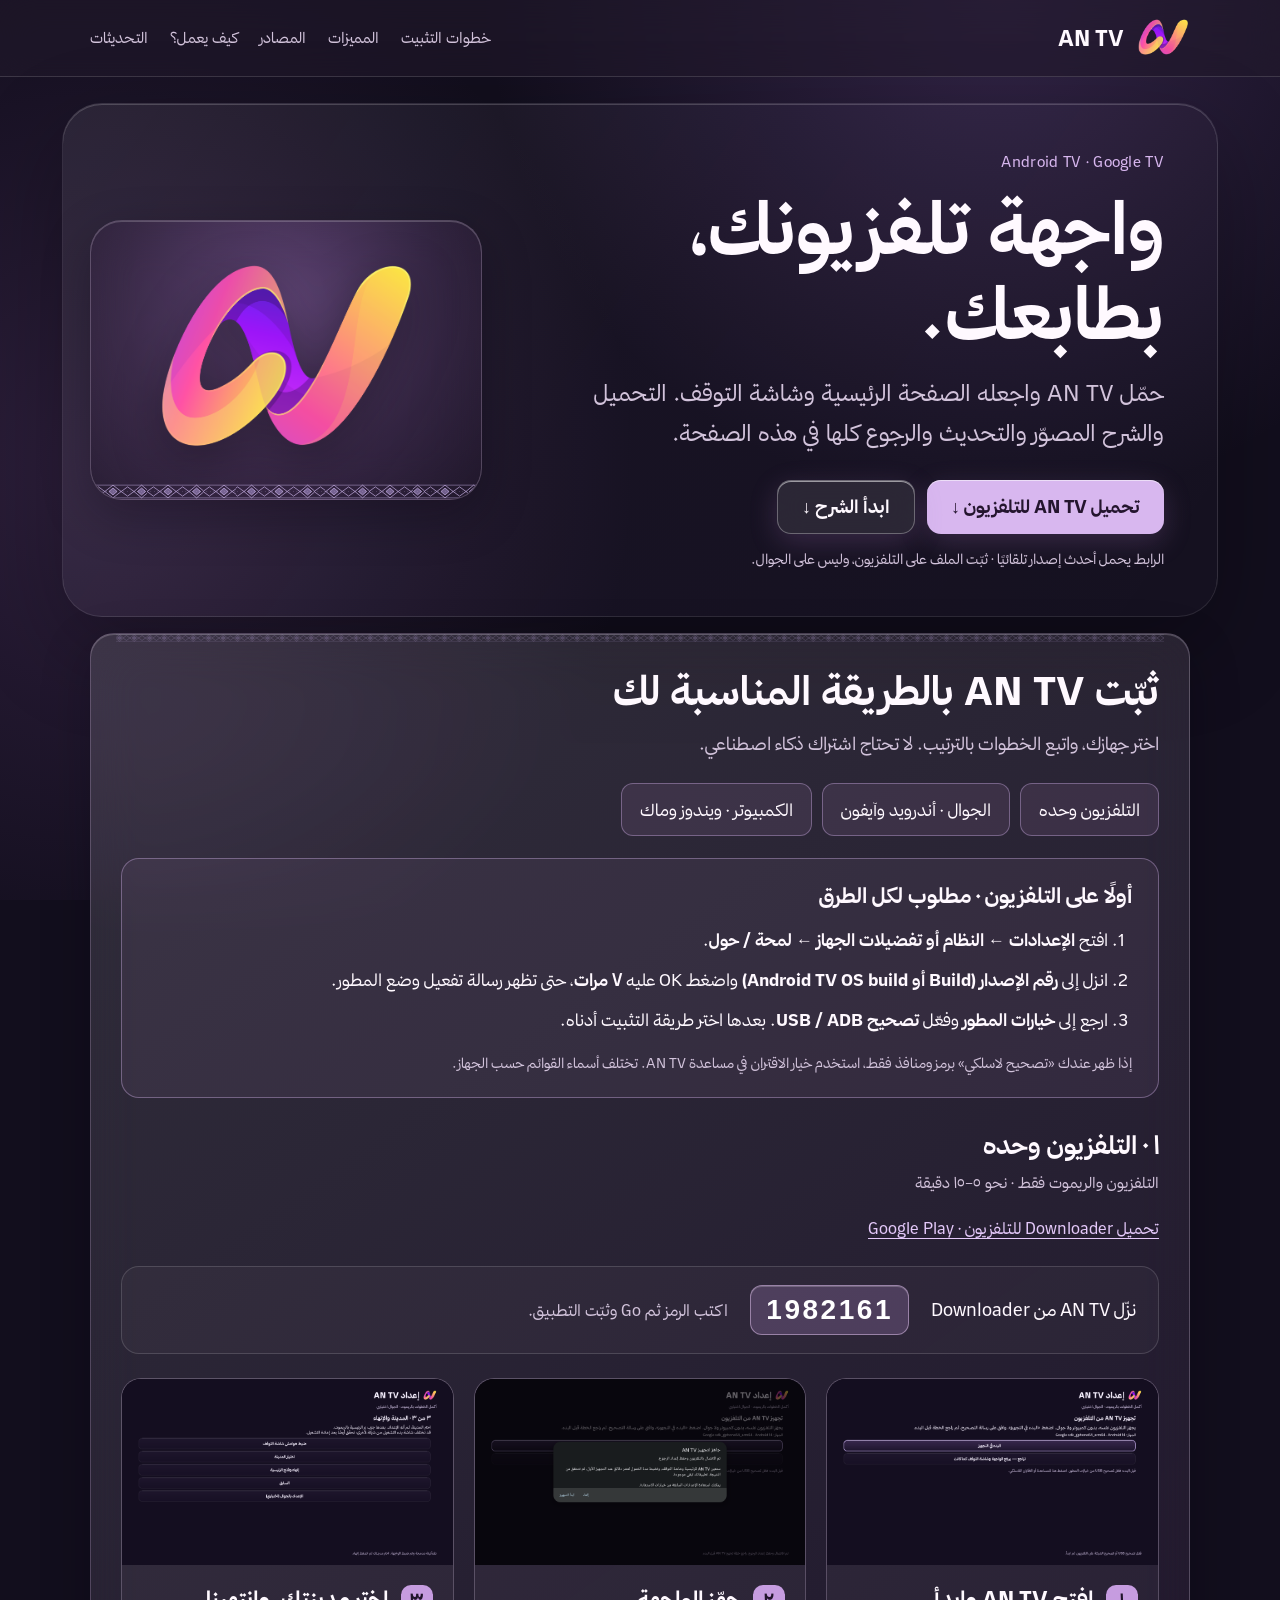
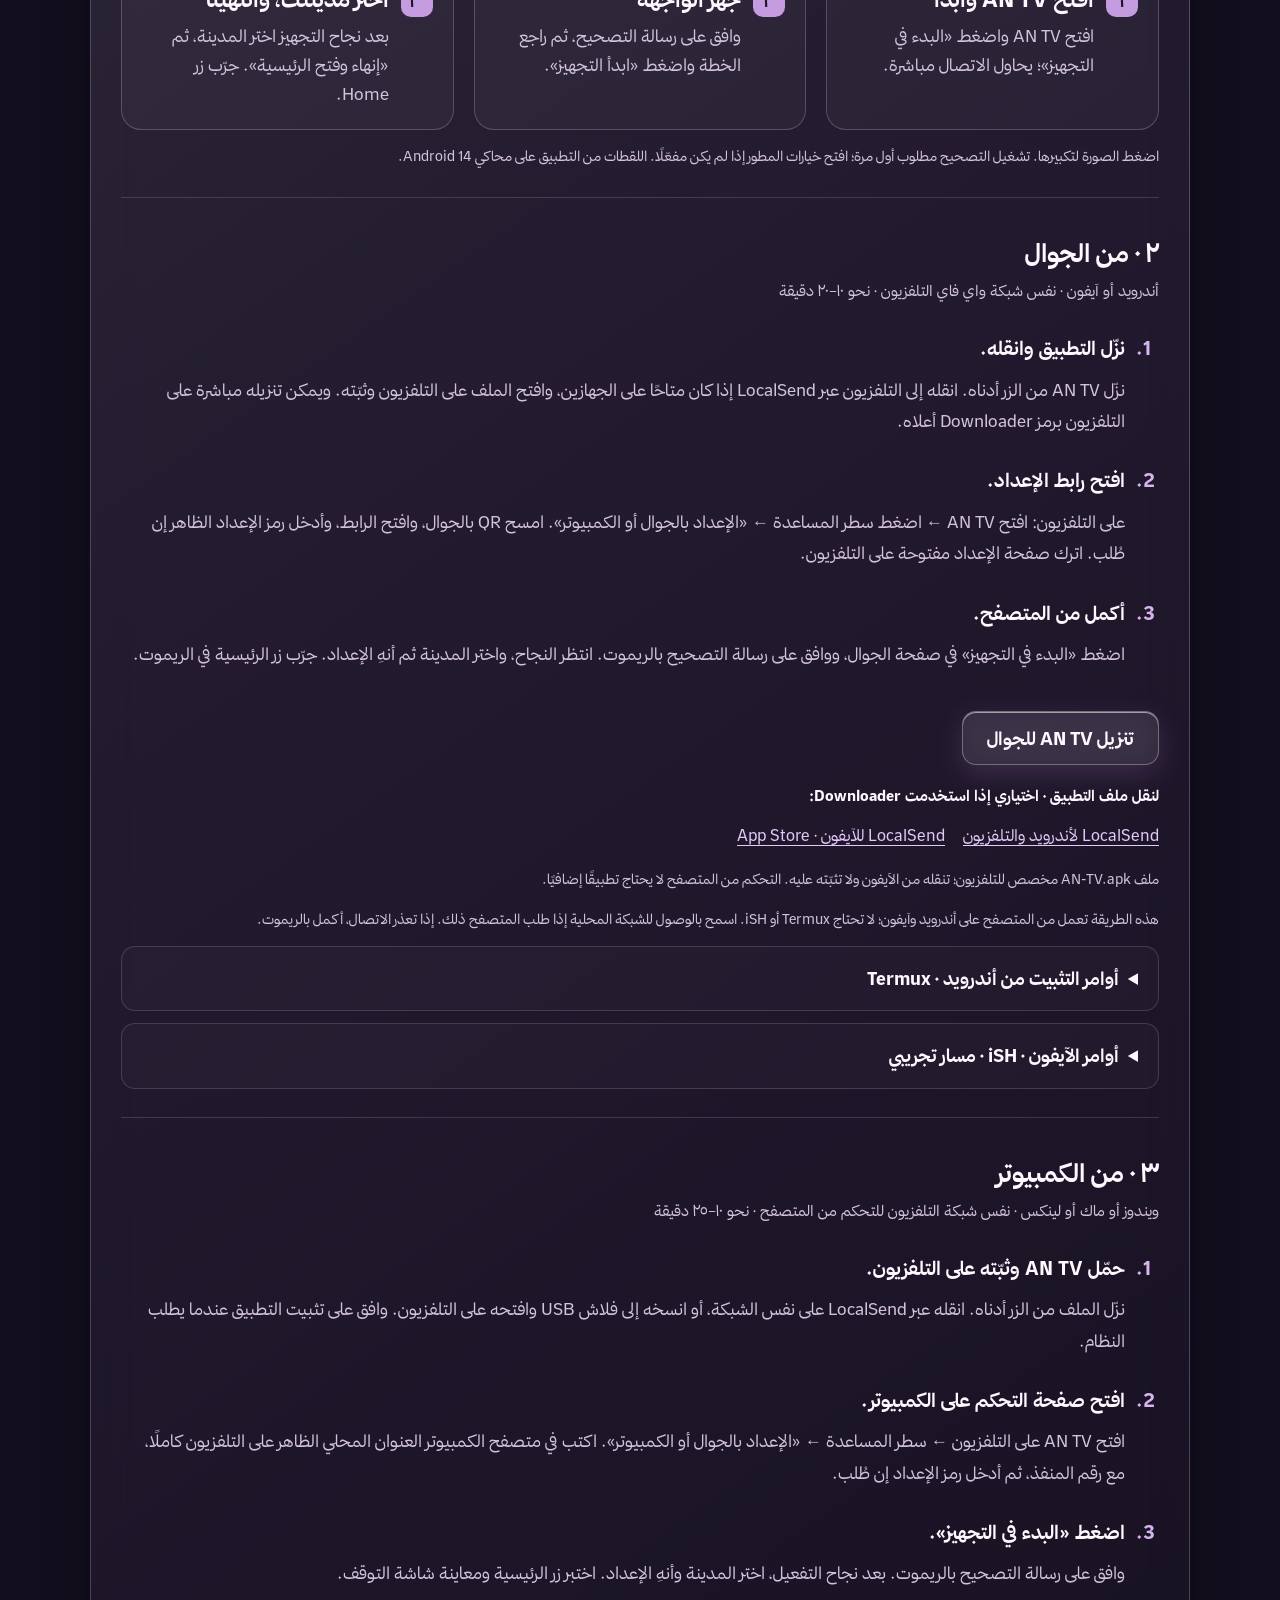
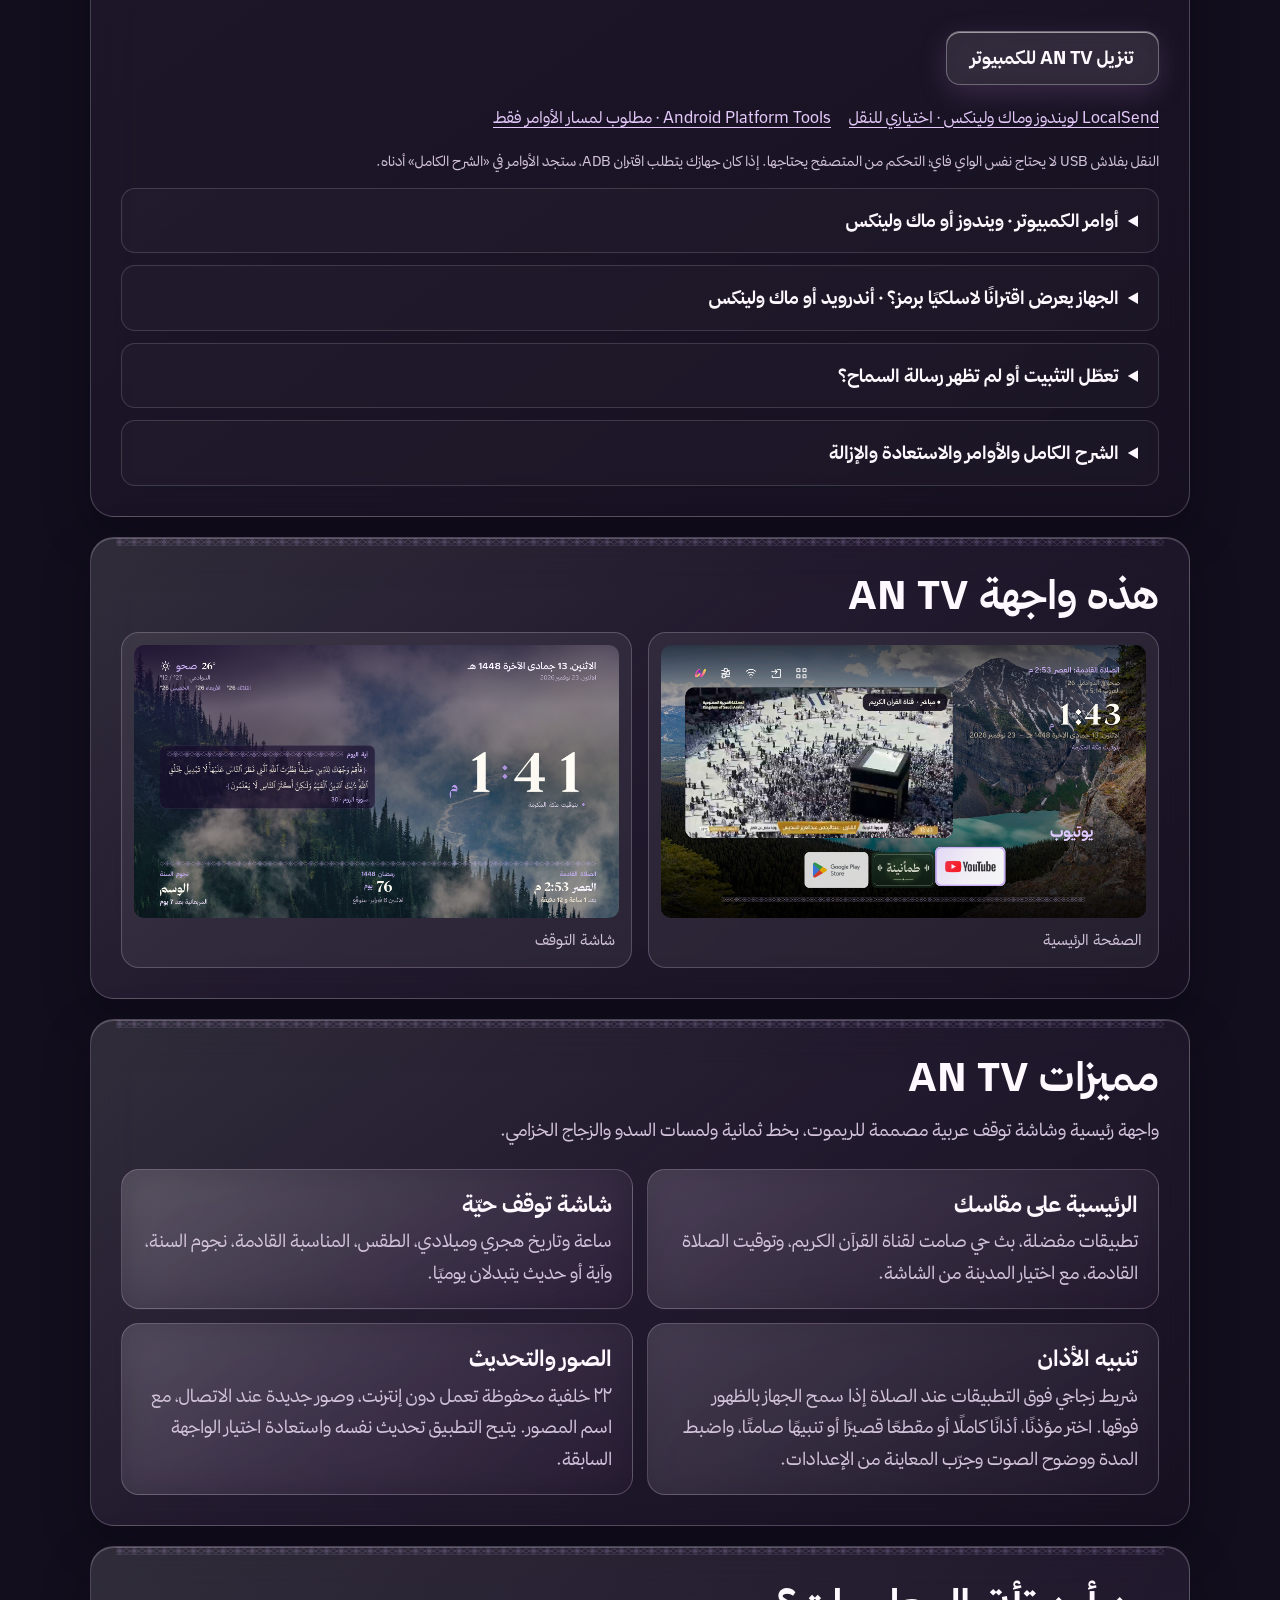
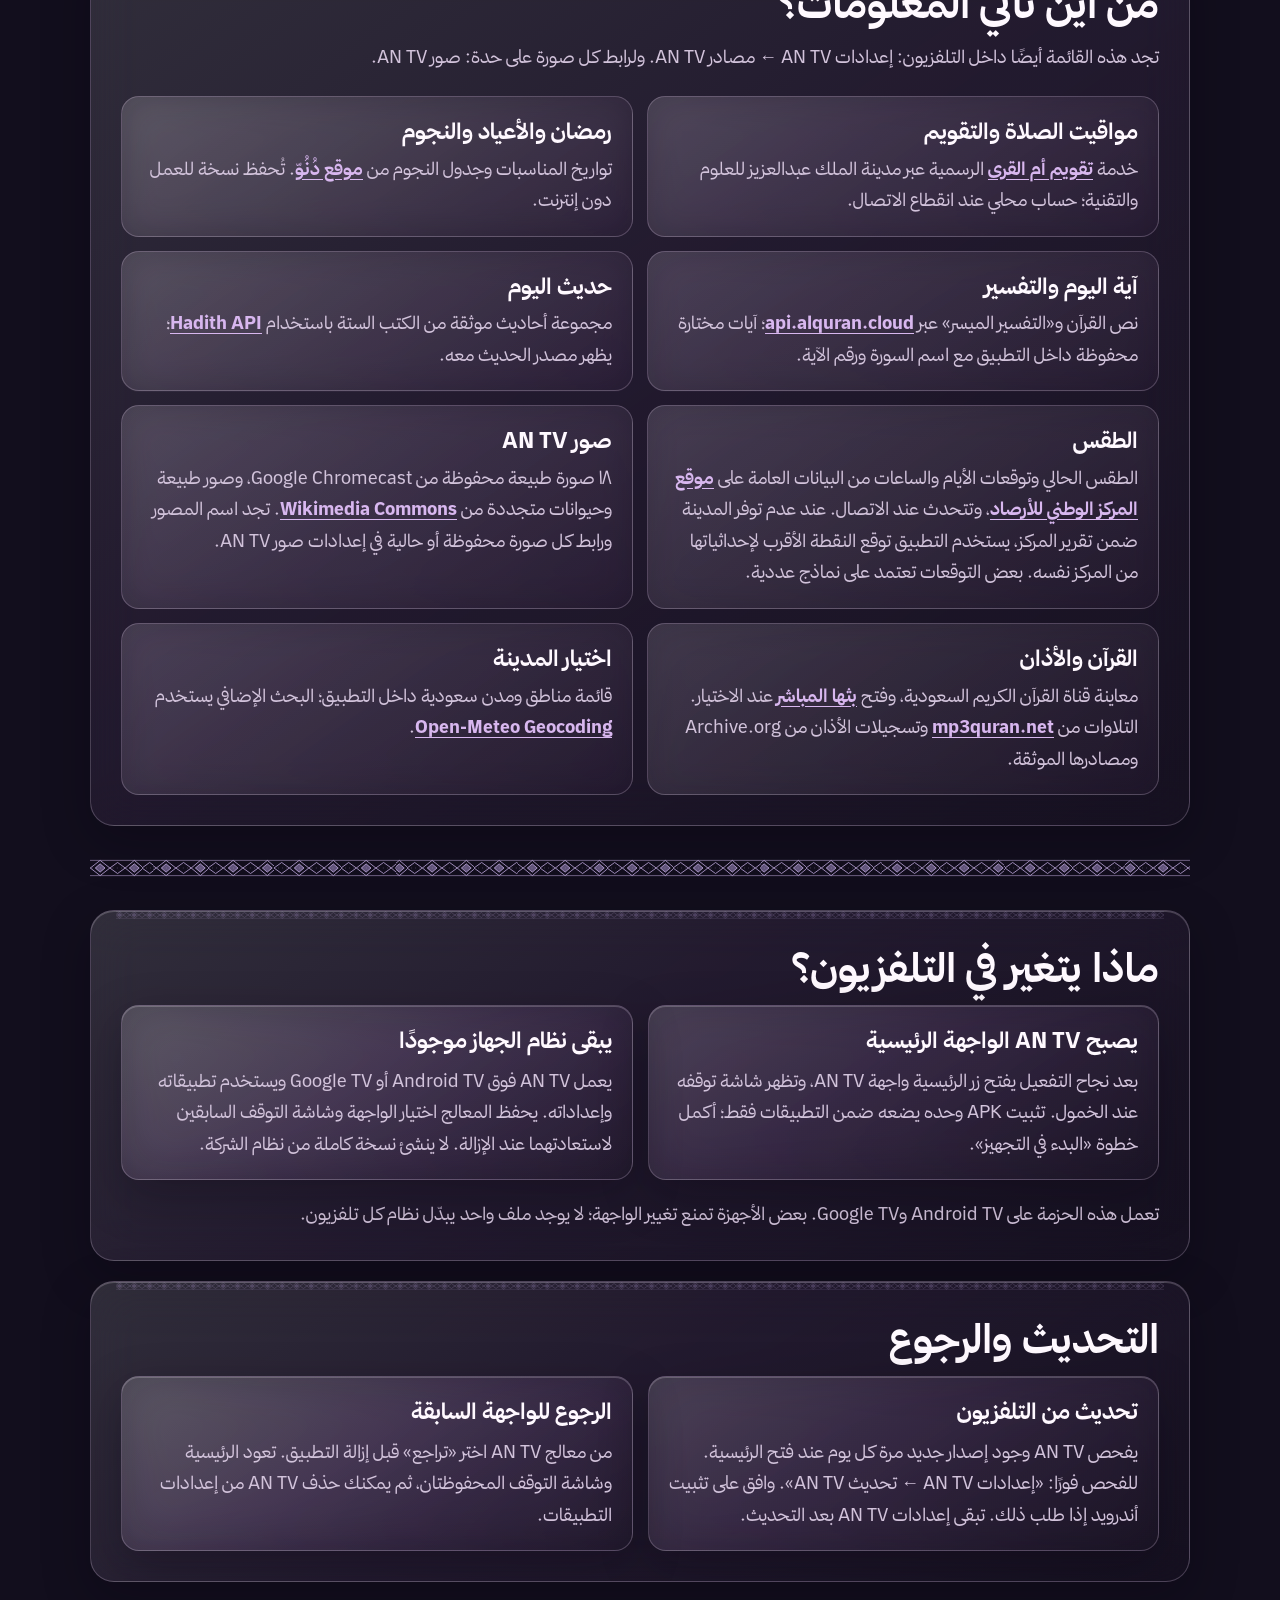
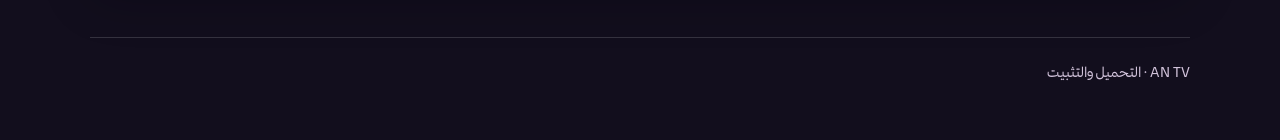
==== docs/index.html @ 98ce6c31 "Add developer prerequisites and clear TV phone PC guides with app links and command copy buttons" ====
<!doctype html>
<html lang="ar" dir="rtl">
<head>
  <meta charset="utf-8">
  <meta name="viewport" content="width=device-width, initial-scale=1">
  <meta name="theme-color" content="#171022">
  <meta name="description" content="حمّل AN TV لتجعله واجهة الرئيسية وشاشة التوقف على Android TV وGoogle TV، مع شرح التثبيت والتحديثات.">
  <title>AN TV — التحميل والتثبيت</title>
  <style>
    @font-face{font-family:Thmanyah;src:url('assets/Thmanyah-Regular.woff2') format('woff2');font-weight:400;font-display:swap}
    @font-face{font-family:Thmanyah;src:url('assets/Thmanyah-Bold.woff2') format('woff2');font-weight:700;font-display:swap}
    :root{--bg:#171022;--card:#261b35;--card2:#302142;--lav:#d8b7ef;--text:#fff9ff;--muted:#d2c3db;--line:#74568b}
    *{box-sizing:border-box}html{scroll-behavior:smooth}body{margin:0;background:radial-gradient(circle at 90% 0,#38254d 0,transparent 44%),var(--bg);color:var(--text);font:400 18px/1.75 Thmanyah,Arial,sans-serif}
    a{color:inherit}a:focus-visible,button:focus-visible{outline:3px solid #fff;outline-offset:4px}.wrap{width:min(1100px,calc(100% - 36px));margin:auto}
    header{border-bottom:1px solid #ffffff24}.top{min-height:76px;display:flex;align-items:center;justify-content:space-between;gap:20px}.brand{display:flex;align-items:center;gap:12px;text-decoration:none;font-weight:700;font-size:22px}.brand img{width:54px;height:44px;object-fit:contain}.top nav{display:flex;gap:22px;color:var(--muted);font-size:15px}.top nav a{text-decoration:none}.top nav a:hover{text-decoration:underline}
    .hero{padding:72px 0 62px;display:grid;grid-template-columns:minmax(0,1.25fr) minmax(250px,.75fr);align-items:center;gap:55px}.eyebrow{margin:0 0 10px;color:var(--lav);font-size:15px;letter-spacing:.02em}.hero h1{font-size:clamp(39px,6vw,72px);line-height:1.18;margin:0 0 18px;max-width:720px}.hero p{font-size:clamp(18px,2vw,23px);color:var(--muted);max-width:670px;margin:0 0 26px}.actions{display:flex;gap:12px;flex-wrap:wrap}.button{display:inline-flex;align-items:center;justify-content:center;min-height:54px;padding:12px 24px;border-radius:14px;background:var(--lav);color:#24152e;font-weight:700;text-decoration:none;line-height:1.4}.button.secondary{background:#ffffff12;color:var(--text);border:1px solid #ffffff4d}.button:hover{filter:brightness(1.08)}.hint{display:block;color:var(--muted);font-size:14px;margin-top:13px}
    .mark{min-height:280px;border:1px solid #c9a4e45e;border-radius:32px;background:linear-gradient(140deg,#57366eaa,#281b3eee);display:grid;place-items:center;box-shadow:0 28px 70px #0005;position:relative;overflow:hidden}.mark:after{content:"";position:absolute;inset:auto 0 0;height:8px;background:repeating-linear-gradient(90deg,#d8b7ef 0 10px,transparent 10px 17px,#a16bc4 17px 23px,transparent 23px 30px);opacity:.65}.mark img{width:min(70%,280px);height:auto;filter:drop-shadow(0 15px 25px #0005)}
    section{scroll-margin-top:30px}.panel{border:1px solid #ffffff21;background:#ffffff09;border-radius:24px;padding:30px;margin-bottom:20px}h2{font-size:clamp(28px,3.8vw,40px);line-height:1.3;margin:0 0 12px}h3{font-size:22px;line-height:1.35;margin:0 0 9px}.sub{color:var(--muted);margin:0 0 23px}.steps{display:grid;grid-template-columns:repeat(3,1fr);gap:15px}.step{background:var(--card);border:1px solid #ffffff20;border-radius:20px;padding:22px}.n{display:inline-grid;place-items:center;width:37px;height:37px;background:#b886d9;color:#1e1228;border-radius:12px;font-weight:700;margin-bottom:17px}.step p{color:var(--muted);margin:0}.step strong{color:var(--text)}.sadu{height:8px;margin:28px 0;background:repeating-linear-gradient(90deg,transparent 0 8px,#ad7ac7 8px 13px,transparent 13px 19px,#d8b7ef 19px 26px,transparent 26px 34px);opacity:.65}.facts{display:grid;grid-template-columns:1fr 1fr;gap:15px}.fact{border:1px solid #ffffff26;border-radius:18px;background:var(--card2);padding:20px}.fact p{color:var(--muted);margin:0}.linkline{margin:18px 0 0}.linkline a{color:var(--lav);font-weight:700}footer{padding:35px 0 55px;color:var(--muted);font-size:14px}.footer-row{display:flex;justify-content:space-between;gap:15px;flex-wrap:wrap;border-top:1px solid #ffffff26;padding-top:22px}
    /* The same lavender glass and Sadu diamond motif used in AN TV. */
    body{background:radial-gradient(circle at 78% 0%,#75519c52,transparent 38%),radial-gradient(circle at 8% 52%,#6a44804d,transparent 42%),#120e1d;background-attachment:fixed}
    header{background:#21192b9c;backdrop-filter:blur(18px);-webkit-backdrop-filter:blur(18px)}
    .hero{position:relative}
    .hero:before{content:"";position:absolute;inset:26px -28px 16px;border-radius:40px;background:linear-gradient(125deg,#ffffff13,#d8b7ef08 48%,#ffffff04);border:1px solid #ffffff18;box-shadow:inset 0 1px #ffffff2e,0 32px 90px #0004;pointer-events:none}
    .hero>*{position:relative}.hero>div:first-child{padding-inline:26px}
    .mark,.panel,.step,.fact{background:linear-gradient(145deg,#ffffff22,#ab80c31c 45%,#1c15266b);border:1px solid #f4dfff39;box-shadow:inset 0 1px #ffffff32,0 16px 48px #08040e48;backdrop-filter:blur(24px);-webkit-backdrop-filter:blur(24px)}
    .mark{background:radial-gradient(circle at 50% 30%,#bc83e459,#4b325b63 60%,#20172a9c)}
    .mark:after{height:15px;background:url('assets/sadu.svg') repeat-x center/auto 15px;opacity:.85}
    .sadu{height:18px;background:url('assets/sadu.svg') repeat-x center/auto 18px;opacity:.8;margin:33px 0}
    .panel{position:relative;overflow:hidden}.panel:before{content:"";position:absolute;top:0;right:25px;left:25px;height:8px;background:url('assets/sadu.svg') repeat-x center/auto 8px;opacity:.42}
    .button{box-shadow:0 8px 28px #b37bca38,inset 0 1px #fff8}.button.secondary{background:#ffffff17;backdrop-filter:blur(14px);-webkit-backdrop-filter:blur(14px)}
    @media(max-width:780px){.hero{grid-template-columns:1fr;gap:26px;padding-top:48px}.mark{min-height:190px;max-width:410px;width:100%}.mark img{width:180px}.steps{grid-template-columns:1fr}.facts{grid-template-columns:1fr}.top nav{gap:12px}.top nav a:first-child{display:none}.hero:before{inset:18px -8px 8px}.hero>div:first-child{padding-inline:14px}}
    .visuals{display:grid;grid-template-columns:repeat(2,minmax(0,1fr));gap:16px}.visuals figure{margin:0;padding:12px;border:1px solid #f4dfff39;background:#ffffff10;border-radius:18px}.visuals img{display:block;width:100%;height:auto;border-radius:10px}.visuals figcaption{color:var(--muted);font-size:15px;padding:9px 4px 2px}.instructions{display:grid;gap:14px}.instruction{border:1px solid #f4dfff39;background:linear-gradient(140deg,#ffffff20,#241a306e);border-radius:18px;padding:20px;backdrop-filter:blur(18px)}.instruction p{color:var(--muted);margin:6px 0 0}.instruction code{font-family:Arial,sans-serif;color:var(--lav);direction:ltr;display:inline-block}.note{color:var(--muted);font-size:15px}.panel ul{margin-top:0}
    @media(max-width:430px){body{font-size:16px}.wrap{width:min(100% - 28px,1100px)}.top{min-height:66px}.brand{font-size:19px}.brand img{width:42px;height:38px}.hero{padding:37px 0 40px}.mark{min-height:155px}.mark img{width:150px}.panel{padding:21px}.button{width:100%}.visuals{grid-template-columns:1fr}}

    .downloader-code{display:block;width:max-content;max-width:100%;direction:ltr;unicode-bidi:isolate;font:700 clamp(23px,3vw,28px)/1.2 Arial,sans-serif;letter-spacing:.09em;color:#fff;background:#b989d23d;border:1px solid #e6c8f280;border-radius:12px;padding:7px 15px;margin:10px auto;box-shadow:inset 0 1px #ffffff35}
    .catalog{display:grid;grid-template-columns:repeat(2,minmax(0,1fr));gap:14px}.catalog article{border:1px solid #f4dfff39;background:linear-gradient(145deg,#ffffff20,#271b326b);border-radius:18px;padding:20px;backdrop-filter:blur(18px)}.catalog h3{margin:0 0 6px;color:var(--text)}.catalog p{margin:0;color:var(--muted)}.catalog a{color:var(--lav);font-weight:700;text-underline-offset:4px}.catalog small{color:var(--muted)}@media(max-width:700px){.catalog{grid-template-columns:1fr}}
  pre{overflow:auto;padding:18px;background:#100b1c88;border-radius:14px;font-size:15px}code{overflow-wrap:anywhere}#instructions h3{margin-top:32px;color:var(--accent,#d7b4ed)}#instructions p{line-height:1.95}table{width:100%;border-collapse:collapse}td{padding:12px;border-bottom:1px solid #ffffff24;text-align:right}tr:first-child{font-weight:bold}.download-strip{display:flex;flex-wrap:wrap;gap:14px 22px;align-items:center;padding:18px 22px;border:1px solid #ffffff25;border-radius:18px;background:#ffffff08;margin:24px 0}.download-strip .downloader-code{margin:0}.download-strip>span:last-child{color:var(--muted);font-size:16px}.picture-steps{display:grid;grid-template-columns:repeat(3,minmax(0,1fr));gap:20px}.picture-steps figure{min-width:0;margin:0;border:1px solid #f4dfff39;border-radius:20px;overflow:hidden;background:#ffffff09}.picture-steps a{display:block}.picture-steps img{display:block;width:100%;aspect-ratio:16/9;object-fit:contain;background:#140e20}.picture-steps figcaption{display:flex;align-items:flex-start;gap:12px;padding:20px}.picture-steps h3{font-size:22px;margin:0 0 8px}.picture-steps p{font-size:17px;line-height:1.7;margin:0;color:var(--muted)}.step-index{flex:0 0 32px;display:grid;place-items:center;height:32px;border-radius:10px;background:#c69ce0;color:#21142b;font-weight:bold}.guide-note{color:var(--muted);font-size:14px;line-height:1.8}.help-fold{margin-top:12px;border:1px solid #ffffff25;border-radius:14px;padding:16px 20px;background:#ffffff06}.help-fold summary{cursor:pointer;font-size:18px;font-weight:700}.help-fold p{font-size:17px;line-height:1.85}.alternative-grid{display:grid;grid-template-columns:1fr 1fr;gap:24px}.full-guide h3{margin-top:28px}.full-guide p{font-size:16px}.help-fold[open]{background:#ffffff0c}@media(max-width:900px){.picture-steps{grid-template-columns:1fr}.picture-steps figcaption{padding:18px}.alternative-grid{grid-template-columns:1fr}.download-strip{gap:12px}.download-strip>span{width:100%}}
.developer-prep{padding:22px 26px;margin:22px 0;border:1px solid #d6b5ef60;border-radius:18px;background:#c49ad713}.developer-prep h3{font-size:21px;margin:0 0 14px}.developer-prep ol{padding-inline-start:24px;margin:0}.developer-prep li{font-size:17px;line-height:1.9;margin:8px 0}.developer-prep p{font-size:14px;color:var(--muted);margin-bottom:0}.method-links{display:flex;flex-wrap:wrap;gap:10px;margin:20px 0}.method-links a{padding:11px 18px;border:1px solid #d6b5ef60;border-radius:12px;background:#c49ad71c;text-decoration:none;font-size:17px;color:inherit}.method-heading{scroll-margin-top:28px;margin-top:30px}.method-heading h3{font-size:25px;margin:0}.method-heading p{font-size:15px;color:var(--muted);margin:8px 0 18px}.method-section{margin-top:28px;padding-top:8px;border-top:1px solid #ffffff24;scroll-margin-top:24px}.simple-flow{padding-inline-start:28px;margin:14px 0 24px}.simple-flow li{padding:10px 6px;font-size:19px}.simple-flow li p{font-size:17px;line-height:1.85;color:var(--muted);margin:8px 0}.simple-flow li::marker{color:#d8b5ef;font-weight:bold}@media(max-width:600px){.method-links a{font-size:15px;padding:10px 12px}.developer-prep{padding:18px}.simple-flow li p{font-size:16px}}
.app-links{display:flex;flex-wrap:wrap;gap:12px 18px;margin:18px 0;align-items:center}.app-links a{color:#e4c9fa;text-underline-offset:4px;font-size:16px}.app-links strong{width:100%;font-size:15px}.command-box{margin:18px 0;border:1px solid #ffffff30;border-radius:14px;overflow:hidden}.command-bar{display:flex;align-items:center;justify-content:space-between;gap:12px;padding:12px 16px;background:#ffffff10}.command-bar span{font-size:15px}.copy-command{font:inherit;font-size:15px;color:#22122d;background:#d9b5f0;border:0;border-radius:9px;padding:9px 14px;cursor:pointer;white-space:nowrap}.command-box pre{margin:0;border-radius:0;text-align:left;direction:ltr;font-size:14px;line-height:1.65;white-space:pre;overflow:auto}.copy-command:focus-visible{outline:3px solid white;outline-offset:3px}</style>
</head>
<body>
  <header><div class="wrap top"><a class="brand" href="#top"><img src="assets/an-logo.png" alt="شعار AN TV"><span>AN TV</span></a><nav aria-label="أقسام الصفحة"><a href="#install">خطوات التثبيت</a><a href="#features">المميزات</a><a href="#sources">المصادر</a><a href="#how">كيف يعمل؟</a><a href="#updates">التحديثات</a></nav></div></header>
  <main id="top" class="wrap">
    <div class="hero"><div><div class="eyebrow">Android TV · Google TV</div><h1>واجهة تلفزيونك، بطابعك.</h1><p>حمّل AN TV واجعله الصفحة الرئيسية وشاشة التوقف. التحميل والشرح المصوّر والتحديث والرجوع كلها في هذه الصفحة.</p><div class="actions"><a class="button" href="https://github.com/aij17/AN-TV-Installer/releases/latest/download/AN-TV.apk">تحميل AN TV للتلفزيون ↓</a><a class="button secondary" href="#instructions">ابدأ الشرح ↓</a></div><small class="hint">الرابط يحمل أحدث إصدار تلقائيًا · ثبّت الملف على التلفزيون، وليس على الجوال.</small></div><div class="mark" aria-hidden="true"><img src="assets/an-logo.png" alt=""></div></div>
    <section class="panel" id="install">
      <div id="instructions"></div><h2>ثبّت AN TV بالطريقة المناسبة لك</h2>
      <p class="sub">اختر جهازك، واتبع الخطوات بالترتيب. لا تحتاج اشتراك ذكاء اصطناعي.</p><nav class="method-links" aria-label="طرق التثبيت"><a href="#install-tv">التلفزيون وحده</a><a href="#install-phone">الجوال · أندرويد وآيفون</a><a href="#install-computer">الكمبيوتر · ويندوز وماك</a></nav>
      <div class="developer-prep"><h3>أولًا على التلفزيون · مطلوب لكل الطرق</h3><ol><li>افتح <strong>الإعدادات ← النظام أو تفضيلات الجهاز ← لمحة / حول</strong>.</li><li>انزل إلى <strong>رقم الإصدار (Build أو Android TV OS build)</strong> واضغط OK عليه <strong>٧ مرات</strong>، حتى تظهر رسالة تفعيل وضع المطور.</li><li>ارجع إلى <strong>خيارات المطور</strong> وفعّل <strong>تصحيح USB / ADB</strong>. بعدها اختر طريقة التثبيت أدناه.</li></ol><p>إذا ظهر عندك «تصحيح لاسلكي» برمز ومنافذ فقط، استخدم خيار الاقتران في مساعدة AN TV. تختلف أسماء القوائم حسب الجهاز.</p></div>
      <div id="install-tv" class="method-heading"><h3>١ · التلفزيون وحده</h3><p>التلفزيون والريموت فقط · نحو ٥–١٥ دقيقة</p></div><p class="app-links"><a href="https://play.google.com/store/apps/details?id=com.esaba.downloader" target="_blank" rel="noopener">تحميل Downloader للتلفزيون · Google Play</a></p><div class="download-strip"><span>نزّل AN TV من Downloader</span><div class="downloader-code" aria-label="رمز داونلودر 1982161">1982161</div><span>اكتب الرمز ثم Go وثبّت التطبيق.</span></div>
      <div class="picture-steps">
        <figure><a href="assets/current-setup.png?v=1353" target="_blank" rel="noopener"><img src="assets/current-setup.png?v=1353" alt="الخطوة الأولى: بدء تجهيز AN TV بزر واحد" loading="lazy"></a><figcaption><span class="step-index">١</span><div><h3>افتح AN TV وابدأ</h3><p>افتح AN TV واضغط «البدء في التجهيز»؛ يحاول الاتصال مباشرة.</p></div></figcaption></figure>
        <figure><a href="assets/current-setup-2.png?v=1353" target="_blank" rel="noopener"><img src="assets/current-setup-2.png?v=1353" alt="الخطوة الثانية: مراجعة خطة التجهيز قبل الموافقة" loading="lazy"></a><figcaption><span class="step-index">٢</span><div><h3>جهّز الواجهة</h3><p>وافق على رسالة التصحيح، ثم راجع الخطة واضغط «ابدأ التجهيز».</p></div></figcaption></figure>
        <figure><a href="assets/current-setup-3.png?v=1353" target="_blank" rel="noopener"><img src="assets/current-setup-3.png?v=1353" alt="الخطوة الثالثة: اختيار المدينة وإنهاء الإعداد وفتح الرئيسية" loading="lazy"></a><figcaption><span class="step-index">٣</span><div><h3>اختر مدينتك، وانتهينا</h3><p>بعد نجاح التجهيز اختر المدينة، ثم «إنهاء وفتح الرئيسية». جرّب زر Home.</p></div></figcaption></figure>
      </div>
      <p class="guide-note">اضغط الصورة لتكبيرها. تشغيل التصحيح مطلوب أول مرة؛ افتح خيارات المطور إذا لم يكن مفعّلًا. اللقطات من التطبيق على محاكي Android 14.</p>
      <section class="method-section" id="install-phone"><div class="method-heading"><h3>٢ · من الجوال</h3><p>أندرويد أو آيفون · نفس شبكة واي فاي التلفزيون · نحو ١٠–٢٠ دقيقة</p></div><ol class="simple-flow"><li><strong>نزّل التطبيق وانقله.</strong><p>نزّل AN TV من الزر أدناه. انقله إلى التلفزيون عبر LocalSend إذا كان متاحًا على الجهازين، وافتح الملف على التلفزيون وثبّته. ويمكن تنزيله مباشرة على التلفزيون برمز Downloader أعلاه.</p></li><li><strong>افتح رابط الإعداد.</strong><p>على التلفزيون: افتح AN TV ← اضغط سطر المساعدة ← «الإعداد بالجوال أو الكمبيوتر». امسح QR بالجوال، وافتح الرابط، وأدخل رمز الإعداد الظاهر إن طُلب. اترك صفحة الإعداد مفتوحة على التلفزيون.</p></li><li><strong>أكمل من المتصفح.</strong><p>اضغط «البدء في التجهيز» في صفحة الجوال، ووافق على رسالة التصحيح بالريموت. انتظر النجاح، واختر المدينة ثم أنهِ الإعداد. جرّب زر الرئيسية في الريموت.</p></li></ol><a class="button secondary" href="https://github.com/aij17/AN-TV-Installer/releases/latest/download/AN-TV.apk">تنزيل AN TV للجوال</a><div class="app-links"><strong>لنقل ملف التطبيق · اختياري إذا استخدمت Downloader:</strong><a href="https://play.google.com/store/apps/details?id=org.localsend.localsend_app" target="_blank" rel="noopener">LocalSend لأندرويد والتلفزيون</a><a href="https://apps.apple.com/us/app/localsend/id1661733229" target="_blank" rel="noopener">LocalSend للآيفون · App Store</a></div><p class="guide-note">ملف AN-TV.apk مخصص للتلفزيون؛ تنقله من الآيفون ولا تثبّته عليه. التحكم من المتصفح لا يحتاج تطبيقًا إضافيًا.</p><p class="guide-note">هذه الطريقة تعمل من المتصفح على أندرويد وآيفون؛ لا تحتاج Termux أو iSH. اسمح بالوصول للشبكة المحلية إذا طلب المتصفح ذلك. إذا تعذر الاتصال، أكمل بالريموت.</p></section>
<details class="help-fold"><summary>أوامر التثبيت من أندرويد · Termux</summary><p>ثبّت <a href="https://f-droid.org/packages/com.termux/" target="_blank" rel="noopener">Termux من F-Droid</a>، وفعّل تصحيح التلفزيون، واجعل الجهازين على نفس الواي فاي. انسخ تجهيز الأدوات مرة، ثم أوامر التثبيت.</p><div class="command-box"><div class="command-bar"><span>١ · تجهيز أدوات أندرويد</span><button type="button" class="copy-command" data-copy="termux-tools" aria-label="نسخ ١ · تجهيز أدوات أندرويد">نسخ الأوامر</button></div><pre><code id="termux-tools">pkg update &amp;&amp; pkg install android-tools curl</code></pre></div><div class="command-box"><div class="command-bar"><span>٢ · تنزيل AN TV وتثبيته</span><button type="button" class="copy-command" data-copy="android-install" aria-label="نسخ ٢ · تنزيل AN TV وتثبيته">نسخ الأوامر</button></div><pre><code id="android-install">printf &#x27;TV IP (example 192.168.0.20): &#x27;
IFS= read -r AN_TV_IP
AN_TV_TARGET=&quot;${AN_TV_IP}:5555&quot;
adb connect &quot;$AN_TV_TARGET&quot; &amp;&amp;
adb -s &quot;$AN_TV_TARGET&quot; get-state &amp;&amp;
curl -fL --proto &#x27;=https&#x27; -o AN-TV.apk &#x27;https://github.com/aij17/AN-TV-Installer/releases/latest/download/AN-TV.apk&#x27; &amp;&amp;
adb -s &quot;$AN_TV_TARGET&quot; install -r AN-TV.apk &amp;&amp;
adb -s &quot;$AN_TV_TARGET&quot; shell am start -n com.antv.tv/com.antv.setup.SetupActivity</code></pre></div><p>عند طلب TV IP اكتب عنوان التلفزيون فقط، دون منفذ. وافق على التصحيح بالريموت، ثم أكمل «البدء في التجهيز» على التلفزيون. إذا كان الاتصال غير مفوّض، وافق وأعد تشغيل أوامر التثبيت.</p></details><details class="help-fold"><summary>أوامر الآيفون · iSH · مسار تجريبي</summary><p>الطريقة الأسهل على الآيفون هي المتصفح أعلاه. للمستخدم الذي يريد الأوامر: ثبّت <a href="https://ish.app/" target="_blank" rel="noopener">iSH من موقعه الرسمي</a>، واسمح بالشبكة المحلية، وأبقه مفتوحًا. لم نختبر هذا المسار على آيفون فعلي؛ قد لا تتوفر حزمة android-tools في إصدار iSH لديك. إذا فشل تجهيز الأدوات، استخدم المتصفح أو الكمبيوتر.</p><div class="command-box"><div class="command-bar"><span>١ · التحقق من توفر أدوات iSH</span><button type="button" class="copy-command" data-copy="ish-tools" aria-label="نسخ ١ · التحقق من توفر أدوات iSH">نسخ الأوامر</button></div><pre><code id="ish-tools">apk update &amp;&amp; apk add curl android-tools &amp;&amp; command -v adb</code></pre></div><div class="command-box"><div class="command-bar"><span>٢ · تثبيت AN TV إذا توفر adb</span><button type="button" class="copy-command" data-copy="ios-install" aria-label="نسخ ٢ · تثبيت AN TV إذا توفر adb">نسخ الأوامر</button></div><pre><code id="ios-install">printf &#x27;TV IP (example 192.168.0.20): &#x27;
IFS= read -r AN_TV_IP
AN_TV_TARGET=&quot;${AN_TV_IP}:5555&quot;
adb connect &quot;$AN_TV_TARGET&quot; &amp;&amp;
adb -s &quot;$AN_TV_TARGET&quot; get-state &amp;&amp;
curl -fL --proto &#x27;=https&#x27; -o AN-TV.apk &#x27;https://github.com/aij17/AN-TV-Installer/releases/latest/download/AN-TV.apk&#x27; &amp;&amp;
adb -s &quot;$AN_TV_TARGET&quot; install -r AN-TV.apk &amp;&amp;
adb -s &quot;$AN_TV_TARGET&quot; shell am start -n com.antv.tv/com.antv.setup.SetupActivity</code></pre></div><p>لا تنفّذ الخطوة الثانية إلا إذا نجحت الأولى وظهر مسار adb.</p></details>      <section class="method-section" id="install-computer"><div class="method-heading"><h3>٣ · من الكمبيوتر</h3><p>ويندوز أو ماك أو لينكس · نفس شبكة التلفزيون للتحكم من المتصفح · نحو ١٠–٢٥ دقيقة</p></div><ol class="simple-flow"><li><strong>حمّل AN TV وثبّته على التلفزيون.</strong><p>نزّل الملف من الزر أدناه. انقله عبر LocalSend على نفس الشبكة، أو انسخه إلى فلاش USB وافتحه على التلفزيون. وافق على تثبيت التطبيق عندما يطلب النظام.</p></li><li><strong>افتح صفحة التحكم على الكمبيوتر.</strong><p>افتح AN TV على التلفزيون ← سطر المساعدة ← «الإعداد بالجوال أو الكمبيوتر». اكتب في متصفح الكمبيوتر العنوان المحلي الظاهر على التلفزيون كاملًا، مع رقم المنفذ، ثم أدخل رمز الإعداد إن طُلب.</p></li><li><strong>اضغط «البدء في التجهيز».</strong><p>وافق على رسالة التصحيح بالريموت. بعد نجاح التفعيل، اختر المدينة وأنهِ الإعداد. اختبر زر الرئيسية ومعاينة شاشة التوقف.</p></li></ol><a class="button secondary" href="https://github.com/aij17/AN-TV-Installer/releases/latest/download/AN-TV.apk">تنزيل AN TV للكمبيوتر</a><div class="app-links"><a href="https://localsend.org/download" target="_blank" rel="noopener">LocalSend لويندوز وماك ولينكس · اختياري للنقل</a><a href="https://developer.android.com/tools/releases/platform-tools" target="_blank" rel="noopener">Android Platform Tools · مطلوب لمسار الأوامر فقط</a></div><p class="guide-note">النقل بفلاش USB لا يحتاج نفس الواي فاي؛ التحكم من المتصفح يحتاجها. إذا كان جهازك يتطلب اقتران ADB، ستجد الأوامر في «الشرح الكامل» أدناه.</p></section>
<details class="help-fold"><summary>أوامر الكمبيوتر · ويندوز أو ماك ولينكس</summary><p>نزّل Android Platform Tools من الرابط الرسمي أعلاه، وفك الضغط، وافتح الطرفية داخل مجلد platform-tools. فعّل تصحيح التلفزيون واستخدم نفس الشبكة. اختر أوامر نظامك.</p><div class="command-box"><div class="command-bar"><span>ويندوز · PowerShell</span><button type="button" class="copy-command" data-copy="windows-install" aria-label="نسخ ويندوز · PowerShell">نسخ الأوامر</button></div><pre><code id="windows-install">$anTvAdb = Join-Path (Get-Location) &#x27;adb.exe&#x27;
if (!(Test-Path $anTvAdb)) { throw &#x27;Open PowerShell inside platform-tools first.&#x27; }
$anTvIp = Read-Host &#x27;TV IP (example 192.168.0.20)&#x27;
$anTvTarget = &quot;$($anTvIp):5555&quot;
&amp; $anTvAdb connect $anTvTarget
&amp; $anTvAdb -s $anTvTarget get-state
if ($LASTEXITCODE -ne 0) { throw &#x27;Approve debugging on TV, then retry.&#x27; }
Invoke-WebRequest -Uri &#x27;https://github.com/aij17/AN-TV-Installer/releases/latest/download/AN-TV.apk&#x27; -OutFile &#x27;AN-TV.apk&#x27;
&amp; $anTvAdb -s $anTvTarget install -r &#x27;AN-TV.apk&#x27;
if ($LASTEXITCODE -ne 0) { throw &#x27;Installation failed; stop here.&#x27; }
&amp; $anTvAdb -s $anTvTarget shell am start -n &#x27;com.antv.tv/com.antv.setup.SetupActivity&#x27;</code></pre></div><div class="command-box"><div class="command-bar"><span>ماك ولينكس · Terminal</span><button type="button" class="copy-command" data-copy="mac-install" aria-label="نسخ ماك ولينكس · Terminal">نسخ الأوامر</button></div><pre><code id="mac-install">export PATH=&quot;$PWD:$PATH&quot;
printf &#x27;TV IP (example 192.168.0.20): &#x27;
IFS= read -r AN_TV_IP
AN_TV_TARGET=&quot;${AN_TV_IP}:5555&quot;
adb connect &quot;$AN_TV_TARGET&quot; &amp;&amp;
adb -s &quot;$AN_TV_TARGET&quot; get-state &amp;&amp;
curl -fL --proto &#x27;=https&#x27; -o AN-TV.apk &#x27;https://github.com/aij17/AN-TV-Installer/releases/latest/download/AN-TV.apk&#x27; &amp;&amp;
adb -s &quot;$AN_TV_TARGET&quot; install -r AN-TV.apk &amp;&amp;
adb -s &quot;$AN_TV_TARGET&quot; shell am start -n com.antv.tv/com.antv.setup.SetupActivity</code></pre></div><p>هذه الأوامر تنزّل AN TV وتثبّته وتفتح معالجه. أكمل «البدء في التجهيز» بالريموت لحفظ إعداد الرجوع وتعيين الرئيسية وشاشة التوقف؛ أوامر التثبيت وحدها لا تعيّن الرئيسية.</p></details><details class="help-fold"><summary>الجهاز يعرض اقترانًا لاسلكيًا برمز؟ · أندرويد أو ماك ولينكس</summary><p>نفّذ هذه الأوامر قبل أوامر التثبيت المباشر. أدخل عنوان الاقتران، ثم رمز الاقتران عند طلبه، ثم عنوان الاتصال. المنفذان مختلفان. بعد فتح 5555 شغّل أوامر التثبيت أعلاه بعنوان IP فقط. قد يغلق المنفذ عند إعادة تشغيل التلفزيون.</p><div class="command-box"><div class="command-bar"><span>الاقتران اللاسلكي ثم إتاحة الاتصال المباشر</span><button type="button" class="copy-command" data-copy="wireless-pair" aria-label="نسخ الاقتران اللاسلكي ثم إتاحة الاتصال المباشر">نسخ الأوامر</button></div><pre><code id="wireless-pair">printf &#x27;Pair address (IP:pair-port): &#x27;
IFS= read -r AN_TV_PAIR
adb pair &quot;$AN_TV_PAIR&quot; &amp;&amp;
printf &#x27;Connect address (IP:connect-port): &#x27; &amp;&amp;
IFS= read -r AN_TV_CONNECT &amp;&amp;
adb connect &quot;$AN_TV_CONNECT&quot; &amp;&amp;
adb -s &quot;$AN_TV_CONNECT&quot; tcpip 5555</code></pre></div></details>      <details class="help-fold"><summary>تعطّل التثبيت أو لم تظهر رسالة السماح؟</summary><p>أعد تشغيل التلفزيون وجرّب التجهيز مجددًا. بعض الأجهزة تحتاج اقترانًا لاسلكيًا أو كمبيوترًا مرة واحدة. إذا ظهر «تطبيق ضار ومحظور»، أرسل صورة التحذير لفحص السبب؛ هذه المشكلة لم يُؤكد حلها بعد.</p></details>
      <details class="help-fold"><summary>الشرح الكامل والأوامر والاستعادة والإزالة</summary><div class="full-guide"><h3>اختر الطريقة</h3><div style="overflow:auto"><table><tr><td>الطريقة</td><td>المطلوب</td><td>الوقت التقريبي</td></tr><tr><td>التلفزيون وحده</td><td>ريموت، إنترنت، Downloader، وتصحيح متاح</td><td>5–15 دقيقة</td></tr><tr><td>الجوال</td><td>أندرويد أو آيفون؛ نفس شبكة التلفزيون للتحكم المحلي</td><td>10–20 دقيقة</td></tr><tr><td>الكمبيوتر</td><td>Windows أو Mac أو Linux، وأدوات ADB عند الحاجة</td><td>10–25 دقيقة</td></tr></table></div><p>الأوقات تقديرية وقد تزيد عند تنزيل الملف أو حل مشكلة التصحيح. هذه تقديرات AN TV وليست قياسات لجميع الموديلات. تثبيت APK خطوة، وتفعيل الرئيسية وشاشة التوقف خطوة تالية.</p><h3>1 — من التلفزيون نفسه</h3><p>1. افتح إعدادات التلفزيون ثم النظام أو تفضيلات الجهاز، ثم لمحة/حول.</p><p>2. اضغط على رقم الإصدار Build سبع مرات حتى تظهر خيارات المطور.</p><p>3. افتح خيارات المطور وفعّل تصحيح USB أو ADB. إذا كان الجهاز يعرض تصحيحًا لاسلكيًا برمز، استخدم مسار الاقتران بدل افتراض المنفذ 5555.</p><p>4. نزّل Downloader من متجر التلفزيون. اكتب الرمز <strong>1982161</strong> ثم Go. هذا رمز AN TV.</p><p>5. اسمح لـ Downloader بتثبيت التطبيقات عندما يطلب النظام ذلك، وثبّت AN TV ثم افتحه.</p><p>6. افتح AN TV واضغط «البدء في التجهيز». إذا تعذر الاتصال افتح خيارات المطور أو خيارات الاقتران حسب جهازك.</p><p>7. اضغط <span style="white-space:nowrap">«البدء في التجهيز»</span>، واقرأ الخطة، ثم «ابدأ التجهيز».</p><p>8. وافق على رسالة السماح بالتصحيح من AN TV Setup. يبقى المعالج مفتوحًا أثناء العمل.</p><p>9. يحفظ المعالج اختيار الرئيسية وشاشة التوقف ومدة الخمول السابقة، ثم يضبط AN TV ويتحقق من الاختيارين. هذه نسخة إعدادات رجوع، وليست نسخة كاملة لنظام التشغيل.</p><p>10. بعد النجاح اختر منطقتك ومدينتك، ثم «إنهاء وفتح الرئيسية».</p><p>11. اختبر زر Home، ومعاينة شاشة التوقف، ثم استمرار الواجهة بعد إعادة تشغيل الجهاز.</p><p>12. افتح إعدادات AN TV ← تنبيه الأذان، وامنح إذن الظهور فوق التطبيقات، واختر المؤذن وطريقة التنبيه، ثم اختبر المعاينة بالصوت.</p><p>إذا لم تظهر رسالة التصحيح، أعد تشغيل التلفزيون وافتح معالج الإعداد مرة أخرى. بعض الأجهزة لا تفتح ADB عبر الشبكة بمجرد تفعيل USB؛ تحتاج اقترانًا لاسلكيًا أو كمبيوترًا مرة واحدة. لا توجد طريقة مضمونة لكل الموديلات.</p><h3>2 — من الجوال</h3><h4>النقل والتحكم من أندرويد أو آيفون</h4><p>1. اتصل بالجوال والتلفزيون بنفس شبكة المنزل، دون شبكة ضيوف معزولة.</p><p>2. الأسهل تنزيل التطبيق بـ Downloader على التلفزيون. البديل: نزّل APK من صفحة AN TV، وانقله عبر LocalSend إذا كان متاحًا على الجهازين، ثم افتحه على التلفزيون وثبّته.</p><p>3. افتح معالج إعداد AN TV على التلفزيون واضغط «الإعداد بالجوال (اختياري)».</p><p>4. امسح QR وافتح الرابط المحلي، وأدخل رمز الإعداد الظاهر إن طُلب.</p><p>5. من الصفحة افتح خيارات المطور على التلفزيون، وفعّل التصحيح بالريموت. ارجع للمعالج وأدخل بيانات الاقتران فقط إذا كان جهازك يعرضها.</p><p>6. نفّذ التفعيل، ووافق على رسالة التصحيح بالريموت، ثم اختر المدينة وأنهِ الإعداد.</p><p>7. إذا تعذر فتح الرابط: أبقِ المعالج مفتوحًا، واسمح بالوصول للشبكة المحلية عند طلب المتصفح، وتأكد من عدم عزل الأجهزة في الراوتر. يمكنك إكمال كل الخطوات بالريموت.</p><p>التحكم المحلي لا يحتاج حسابًا أو اشتراكًا. يحتاج نفس الشبكة؛ نقل الصور خدمة مختلفة عن إعداد التثبيت.</p><h4>إذا لم يستطع التلفزيون إجراء اتصال ADB محلي</h4><p>على أندرويد يمكن استخدام Termux مع حزمة android-tools للاتصال بالجهاز. على الكمبيوتر تُستخدم Android Platform Tools. إذا ظهر اقتران لاسلكي:</p><pre dir="ltr"><code>adb pair TV_IP:PAIR_PORT
adb connect TV_IP:CONNECT_PORT
adb -s TV_IP:CONNECT_PORT tcpip 5555
</code></pre><p>اكتب رمز الاقتران عند طلبه، واستبدل القيم بما يعرضه التلفزيون. لا تفترض أن منفذ الاتصال يساوي منفذ الاقتران. بعدها جرّب <span style="white-space:nowrap">«البدء في التجهيز»</span> بالريموت في وضع الاتصال المباشر. قد يُغلق 5555 بعد إعادة التشغيل.</p><p>على الآيفون، صفحة الإعداد المحلية هي مسارنا الأساسي. تشغيل ADB عبر iSH ليس مسارًا مختبرًا لدينا؛ عند تعذر الاتصال المحلي استخدم أندرويد أو كمبيوتر. لا يُطلب Codex أو اشتراك ذكاء اصطناعي.</p><h3>3 — من الكمبيوتر</h3><p>1. وصّل الكمبيوتر والتلفزيون بنفس الشبكة وثبّت Android Platform Tools من موقع Android الرسمي.</p><p>2. نزّل AN-TV.apk من صفحة تحميلنا. فعّل تصحيح التلفزيون.</p><p>3. للاتصال المباشر نفّذ <code dir="ltr">adb connect TV_IP:5555</code> ووافق على رسالة التلفزيون. للتصحيح اللاسلكي نفّذ أوامر الاقتران الموضحة أعلاه.</p><p>4. ثبّت الملف: <code dir="ltr">adb -s TV_IP:PORT install -r AN-TV.apk</code>.</p><p>5. افتح AN TV من التلفزيون، وأكمل معالج التجهيز واختيار المدينة. إذا احتاج الاتصال المحلي 5555، نفّذ <code dir="ltr">adb -s TV_IP:PORT tcpip 5555</code> قبل العودة للمعالج.</p><p>6. راجع النتيجة بزر Home ومعاينة شاشة التوقف. لا تشغّل سكربتات UrTV القديمة على AN TV؛ قد تستبدل تطبيقاتنا أو إعداداتنا.</p><h3>ماذا يحفظ وماذا يغيّر؟</h3><p>يحفظ معالجنا الرئيسية وشاشة التوقف وتفعيلها ومدة الخمول السابقة. يعيّن AN TV واجهة رئيسية وشاشة توقف، ويمنح الإعدادات اللازمة التي يسمح بها ADB. لا يستبدل Android أو يثبت نظام تشغيل جديدًا، ولا يحذف برامجك، ولا يطبق تنظيف UrTV أو تنزيل متصفح وSmartTube.</p><h3>التراجع والإزالة</h3><p>1. افتح إعداد AN TV؛ يمكن الوصول إليه بالضغط المطول على زر الإعدادات في الرئيسية.</p><p>2. فعّل التصحيح مجددًا عند الحاجة، واضغط «استعادة الواجهة السابقة».</p><p>3. انتظر تأكيد النجاح، واختبر زر Home.</p><p>4. للإزالة استخدم «استعادة الواجهة ثم حذف AN TV»؛ تظهر موافقة الحذف بعد نجاح الاستعادة.</p><p>5. لا تحذف التطبيق قبل الاستعادة إن كنت تريد استخدام نسخة إعدادات الرجوع المحفوظة داخله.</p><h3>التحديث</h3><p>إعدادات AN TV ← تحديث AN TV. التحديث من حزمة المشروع الموقعة نفسها يحافظ عادة على الإعدادات. التثبيت يحتاج موافقة النظام؛ لا نعد بتثبيت صامت على جميع الأجهزة.</p><h3>المشكلات الشائعة</h3><p>- «تطبيق ضار ومحظور»: توقف التثبيت قبل المعالج. أرسل نص التحذير وإصدار الحزمة للفحص ومراجعة تصنيف الحماية. المعالج لا يستطيع إزالة هذا الحظر.</p><p>- «لا توجد أرقام»: اختر الاتصال المباشر فقط إذا كان ADB متاحًا؛ تفعيل USB لا يضمن فتح منفذ الشبكة.</p><p>- «تعذر الاتصال»: تحقق من الشبكة وتفويض التصحيح والمنفذ. جرّب الريموت بدل صفحة الجوال.</p><p>- «تعذر حفظ الواجهة السابقة»: لا يكمل المعالج تغيير الرئيسية دون إعداد رجوع صالح. لا تعتبر العملية ناجحة.</p><p>- «البرنامج يفتح كتطبيق»: لم يكتمل تعيين الرئيسية؛ أكمل التفعيل وتحقق بزر Home.</p><p>- «الأذان لا يظهر»: افتح تنبيه الأذان، فعّل التنبيه وإذن الظهور والمعاينة. راجع المدينة والتوقيت.</p><h3>المؤذنون وطمأنينة</h3><p>طمأنينة هو مدخل التلاوات. اختيار مؤذن تنبيه الصلاة في إعدادات AN TV ← تنبيه الأذان. القائمة الحالية تتضمن عبدالعزيز بن ماجد وأسماء مختارة من مؤذني مكة والمدينة. أسماء القراء في مشغل القرآن ليست قائمة مؤذنين. مصادر التسجيلات موثقة في شاشة مصادر أصوات المؤذنين؛ توجد تسجيلات من Archive.org. لا ننسب تسجيلًا مجهول المؤذن لاسم شيخ.</p><h3>مصدر طريقة التجهيز</h3><p>مبدأ ADB المحلي والتجهيز من التلفزيون مستلهم من توثيق UrTV، مع معالج AN TV وتغييراتنا. إشعارات ترخيص المكونات محفوظة. لا تستخدم رمز تحميل UrTV لتثبيت AN TV.</p></div></details>
    </section>
    <section class="panel" id="preview"><h2>هذه واجهة AN TV</h2><div class="visuals"><figure><img loading="lazy" src="assets/current-home.png" alt="الصفحة الرئيسية في AN TV"><figcaption>الصفحة الرئيسية</figcaption></figure><figure><img loading="lazy" src="assets/current-saver.png" alt="شاشة التوقف في AN TV"><figcaption>شاشة التوقف</figcaption></figure></div></section>
    <section class="panel" id="features"><h2>مميزات AN TV</h2><p class="sub">واجهة رئيسية وشاشة توقف عربية مصممة للريموت، بخط ثمانية ولمسات السدو والزجاج الخزامي.</p><div class="catalog"><article><h3>الرئيسية على مقاسك</h3><p>تطبيقات مفضلة، بث حي صامت لقناة القرآن الكريم، وتوقيت الصلاة القادمة، مع اختيار المدينة من الشاشة.</p></article><article><h3>شاشة توقف حيّة</h3><p>ساعة وتاريخ هجري وميلادي، الطقس، المناسبة القادمة، نجوم السنة، وآية أو حديث يتبدلان يوميًا.</p></article><article><h3>تنبيه الأذان</h3><p>شريط زجاجي فوق التطبيقات عند الصلاة إذا سمح الجهاز بالظهور فوقها. اختر مؤذنًا، أذانًا كاملًا أو مقطعًا قصيرًا أو تنبيهًا صامتًا، واضبط المدة ووضوح الصوت وجرّب المعاينة من الإعدادات.</p></article><article><h3>الصور والتحديث</h3><p>٢٢ خلفية محفوظة تعمل دون إنترنت، وصور جديدة عند الاتصال، مع اسم المصور. يتيح التطبيق تحديث نفسه واستعادة اختيار الواجهة السابقة.</p></article></div></section>
    <section class="panel" id="sources"><h2>من أين تأتي المعلومات؟</h2><p class="sub">تجد هذه القائمة أيضًا داخل التلفزيون: إعدادات AN TV ← مصادر AN TV. ولرابط كل صورة على حدة: صور AN TV.</p><div class="catalog"><article><h3>مواقيت الصلاة والتقويم</h3><p>خدمة <a href="https://www.ummulqura.org.sa/ar">تقويم أم القرى</a> الرسمية عبر مدينة الملك عبدالعزيز للعلوم والتقنية؛ حساب محلي عند انقطاع الاتصال.</p></article><article><h3>رمضان والأعياد والنجوم</h3><p>تواريخ المناسبات وجدول النجوم من <a href="https://aij17.github.io/ramadan-countdown/">موقع دُنُوّ</a>. تُحفظ نسخة للعمل دون إنترنت.</p></article><article><h3>آية اليوم والتفسير</h3><p>نص القرآن و«التفسير الميسر» عبر <a href="https://alquran.cloud">api.alquran.cloud</a>؛ آيات مختارة محفوظة داخل التطبيق مع اسم السورة ورقم الآية.</p></article><article><h3>حديث اليوم</h3><p>مجموعة أحاديث موثقة من الكتب الستة باستخدام <a href="https://github.com/fawazahmed0/hadith-api">Hadith API</a>؛ يظهر مصدر الحديث معه.</p></article><article><h3>الطقس</h3><p>الطقس الحالي وتوقعات الأيام والساعات من البيانات العامة على <a href="https://www.ncm.gov.sa/ar">موقع المركز الوطني للأرصاد</a>، وتتحدث عند الاتصال. عند عدم توفر المدينة ضمن تقرير المركز، يستخدم التطبيق توقع النقطة الأقرب لإحداثياتها من المركز نفسه. بعض التوقعات تعتمد على نماذج عددية.</p></article><article><h3>صور AN TV</h3><p>١٨ صورة طبيعة محفوظة من Google Chromecast، وصور طبيعة وحيوانات متجددة من <a href="https://commons.wikimedia.org">Wikimedia Commons</a>. تجد اسم المصور ورابط كل صورة محفوظة أو حالية في إعدادات صور AN TV.</p></article><article><h3>القرآن والأذان</h3><p>معاينة قناة القرآن الكريم السعودية، وفتح <a href="https://www.youtube.com/@SaudiQuranTv/live">بثها المباشر</a> عند الاختيار. التلاوات من <a href="https://mp3quran.net">mp3quran.net</a> وتسجيلات الأذان من Archive.org ومصادرها الموثقة.</p></article><article><h3>اختيار المدينة</h3><p>قائمة مناطق ومدن سعودية داخل التطبيق؛ البحث الإضافي يستخدم <a href="https://open-meteo.com/en/docs/geocoding-api">Open-Meteo Geocoding</a>.</p></article></div></section>
    <div class="sadu" aria-hidden="true"></div>
    <section class="panel" id="how"><h2>ماذا يتغير في التلفزيون؟</h2><div class="facts"><div class="fact"><h3>يصبح AN TV الواجهة الرئيسية</h3><p>بعد نجاح التفعيل يفتح زر الرئيسية واجهة AN TV، وتظهر شاشة توقفه عند الخمول. تثبيت APK وحده يضعه ضمن التطبيقات فقط؛ أكمل خطوة «البدء في التجهيز».</p></div><div class="fact"><h3>يبقى نظام الجهاز موجودًا</h3><p>يعمل AN TV فوق Android TV أو Google TV ويستخدم تطبيقاته وإعداداته. يحفظ المعالج اختيار الواجهة وشاشة التوقف السابقين لاستعادتهما عند الإزالة. لا ينشئ نسخة كاملة من نظام الشركة.</p></div></div><p class="sub" style="margin-top:18px;margin-bottom:0">تعمل هذه الحزمة على Android TV وGoogle TV. بعض الأجهزة تمنع تغيير الواجهة؛ لا يوجد ملف واحد يبدّل نظام كل تلفزيون.</p></section>
    <section class="panel" id="updates"><h2>التحديث والرجوع</h2><div class="facts"><div class="fact"><h3>تحديث من التلفزيون</h3><p>يفحص AN TV وجود إصدار جديد مرة كل يوم عند فتح الرئيسية. للفحص فورًا: «إعدادات AN TV ← تحديث AN TV». وافق على تثبيت أندرويد إذا طلب ذلك. تبقى إعدادات AN TV بعد التحديث.</p></div><div class="fact"><h3>الرجوع للواجهة السابقة</h3><p>من معالج AN TV اختر «تراجع» قبل إزالة التطبيق. تعود الرئيسية وشاشة التوقف المحفوظتان، ثم يمكنك حذف AN TV من إعدادات التطبيقات.</p></div></div></section>
  </main>
  <footer><div class="wrap footer-row"><span>AN TV · التحميل والتثبيت</span></div></footer>
<script src="assets/install-guide.js"></script>
</body>
</html>
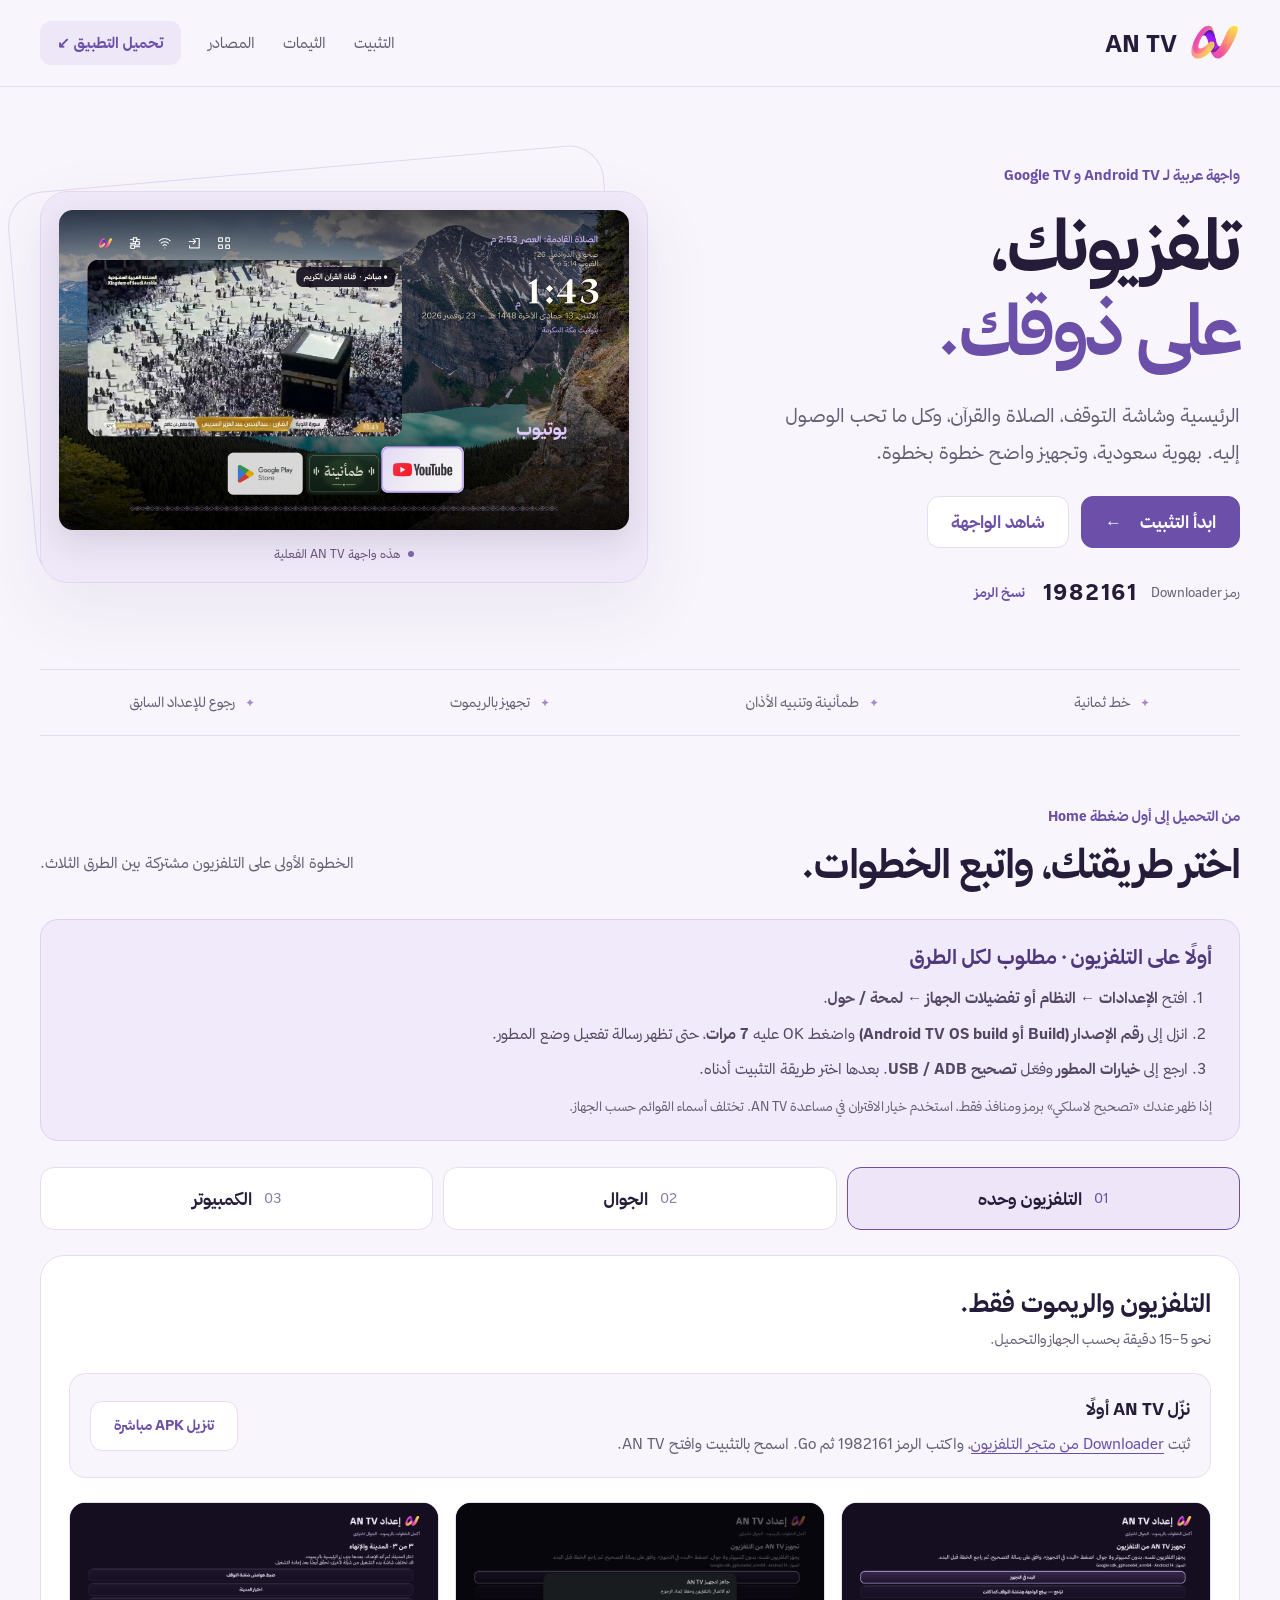
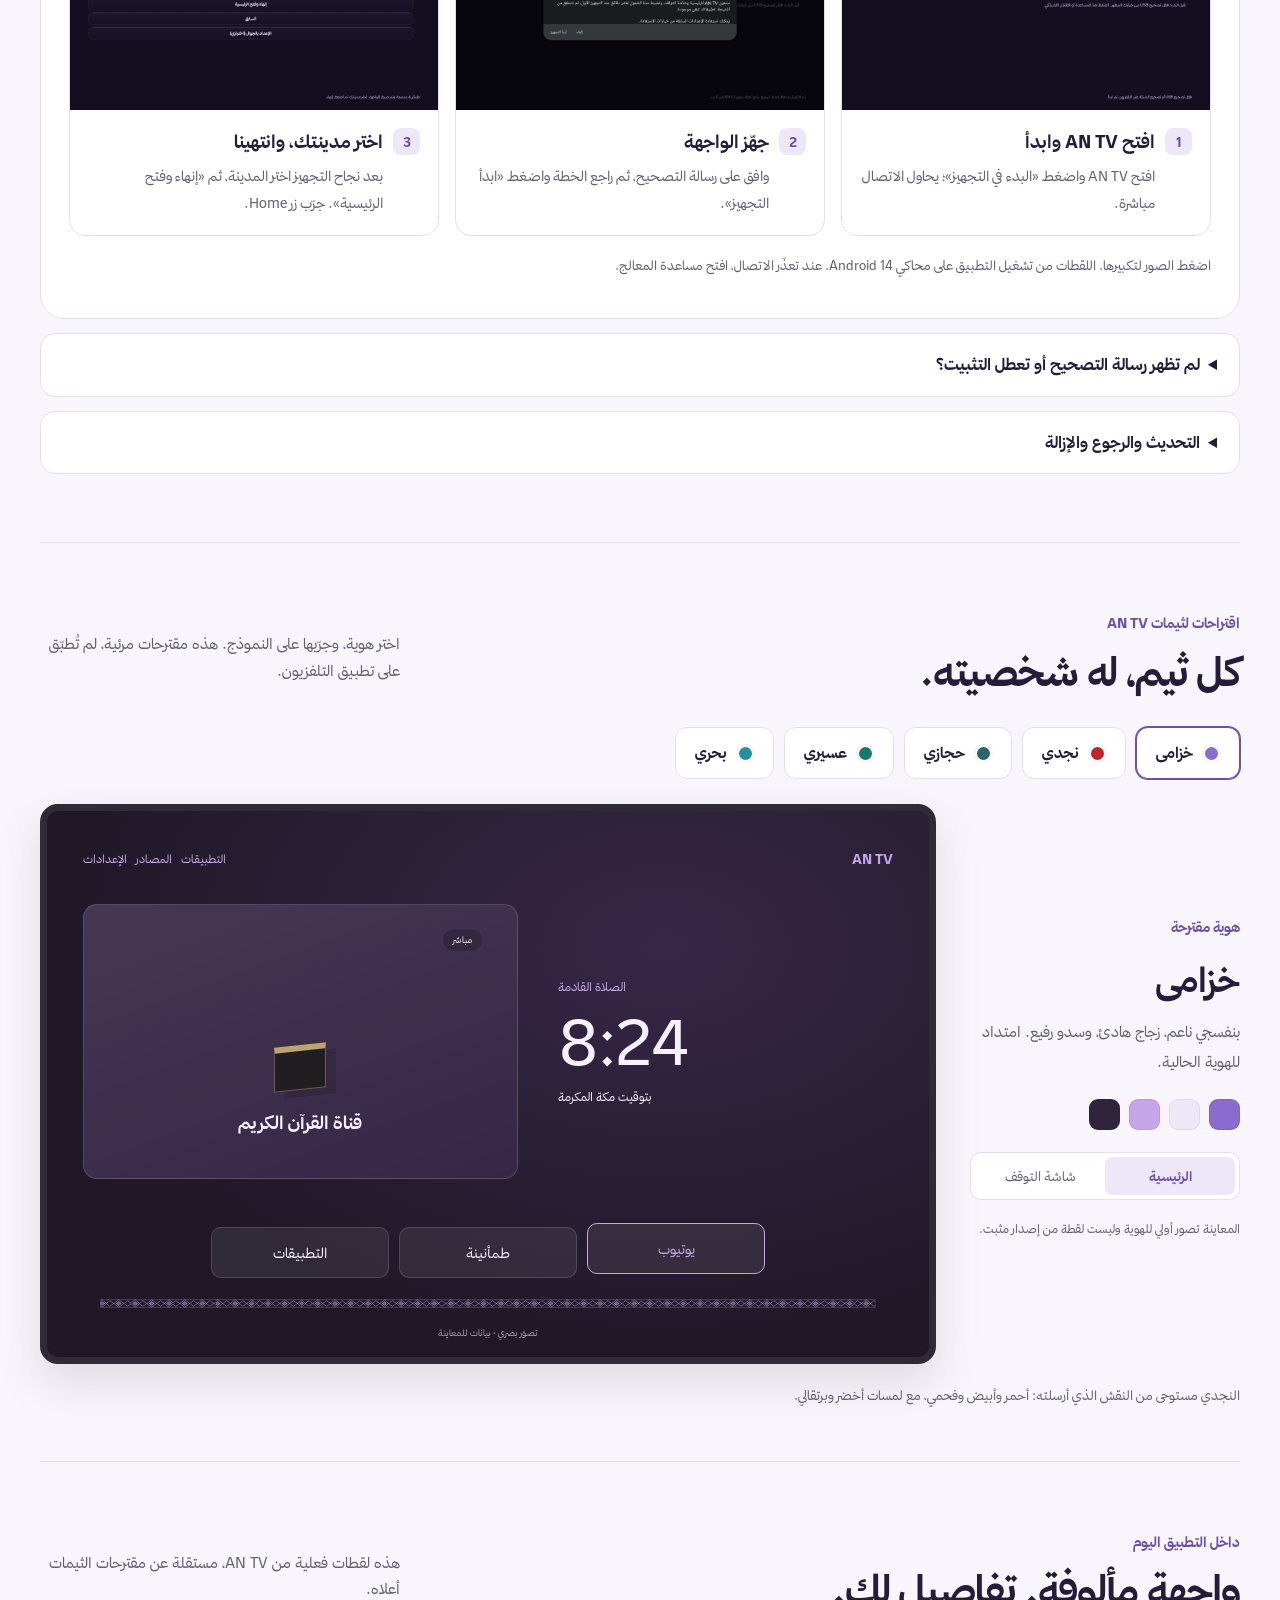
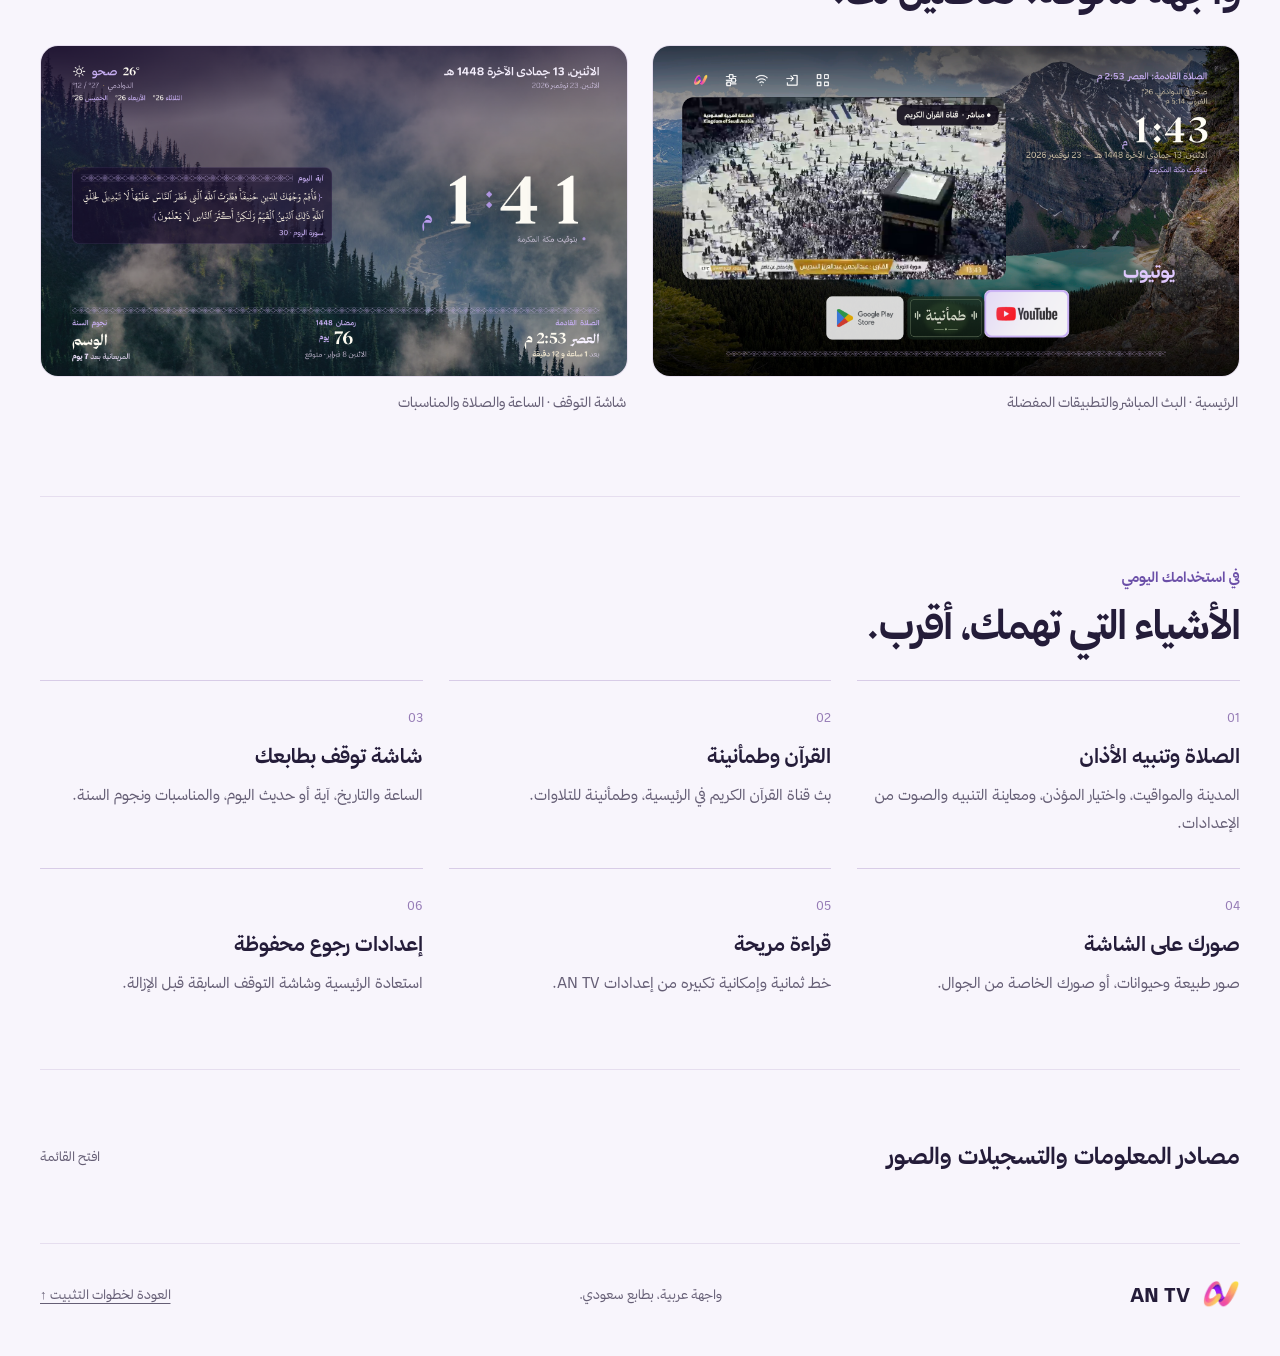
==== commit dd5c89b4: "Redesign AN TV guide with light Duno palette AI and manual routes and theme proposals" ====
--- a/docs/index.html
+++ b/docs/index.html
@@ -1,75 +1,41 @@
-<!doctype html>
-<html lang="ar" dir="rtl">
-<head>
-  <meta charset="utf-8">
-  <meta name="viewport" content="width=device-width, initial-scale=1">
-  <meta name="theme-color" content="#171022">
-  <meta name="description" content="حمّل AN TV لتجعله واجهة الرئيسية وشاشة التوقف على Android TV وGoogle TV، مع شرح التثبيت والتحديثات.">
-  <title>AN TV — التحميل والتثبيت</title>
-  <style>
-    @font-face{font-family:Thmanyah;src:url('assets/Thmanyah-Regular.woff2') format('woff2');font-weight:400;font-display:swap}
-    @font-face{font-family:Thmanyah;src:url('assets/Thmanyah-Bold.woff2') format('woff2');font-weight:700;font-display:swap}
-    :root{--bg:#171022;--card:#261b35;--card2:#302142;--lav:#d8b7ef;--text:#fff9ff;--muted:#d2c3db;--line:#74568b}
-    *{box-sizing:border-box}html{scroll-behavior:smooth}body{margin:0;background:radial-gradient(circle at 90% 0,#38254d 0,transparent 44%),var(--bg);color:var(--text);font:400 18px/1.75 Thmanyah,Arial,sans-serif}
-    a{color:inherit}a:focus-visible,button:focus-visible{outline:3px solid #fff;outline-offset:4px}.wrap{width:min(1100px,calc(100% - 36px));margin:auto}
-    header{border-bottom:1px solid #ffffff24}.top{min-height:76px;display:flex;align-items:center;justify-content:space-between;gap:20px}.brand{display:flex;align-items:center;gap:12px;text-decoration:none;font-weight:700;font-size:22px}.brand img{width:54px;height:44px;object-fit:contain}.top nav{display:flex;gap:22px;color:var(--muted);font-size:15px}.top nav a{text-decoration:none}.top nav a:hover{text-decoration:underline}
-    .hero{padding:72px 0 62px;display:grid;grid-template-columns:minmax(0,1.25fr) minmax(250px,.75fr);align-items:center;gap:55px}.eyebrow{margin:0 0 10px;color:var(--lav);font-size:15px;letter-spacing:.02em}.hero h1{font-size:clamp(39px,6vw,72px);line-height:1.18;margin:0 0 18px;max-width:720px}.hero p{font-size:clamp(18px,2vw,23px);color:var(--muted);max-width:670px;margin:0 0 26px}.actions{display:flex;gap:12px;flex-wrap:wrap}.button{display:inline-flex;align-items:center;justify-content:center;min-height:54px;padding:12px 24px;border-radius:14px;background:var(--lav);color:#24152e;font-weight:700;text-decoration:none;line-height:1.4}.button.secondary{background:#ffffff12;color:var(--text);border:1px solid #ffffff4d}.button:hover{filter:brightness(1.08)}.hint{display:block;color:var(--muted);font-size:14px;margin-top:13px}
-    .mark{min-height:280px;border:1px solid #c9a4e45e;border-radius:32px;background:linear-gradient(140deg,#57366eaa,#281b3eee);display:grid;place-items:center;box-shadow:0 28px 70px #0005;position:relative;overflow:hidden}.mark:after{content:"";position:absolute;inset:auto 0 0;height:8px;background:repeating-linear-gradient(90deg,#d8b7ef 0 10px,transparent 10px 17px,#a16bc4 17px 23px,transparent 23px 30px);opacity:.65}.mark img{width:min(70%,280px);height:auto;filter:drop-shadow(0 15px 25px #0005)}
-    section{scroll-margin-top:30px}.panel{border:1px solid #ffffff21;background:#ffffff09;border-radius:24px;padding:30px;margin-bottom:20px}h2{font-size:clamp(28px,3.8vw,40px);line-height:1.3;margin:0 0 12px}h3{font-size:22px;line-height:1.35;margin:0 0 9px}.sub{color:var(--muted);margin:0 0 23px}.steps{display:grid;grid-template-columns:repeat(3,1fr);gap:15px}.step{background:var(--card);border:1px solid #ffffff20;border-radius:20px;padding:22px}.n{display:inline-grid;place-items:center;width:37px;height:37px;background:#b886d9;color:#1e1228;border-radius:12px;font-weight:700;margin-bottom:17px}.step p{color:var(--muted);margin:0}.step strong{color:var(--text)}.sadu{height:8px;margin:28px 0;background:repeating-linear-gradient(90deg,transparent 0 8px,#ad7ac7 8px 13px,transparent 13px 19px,#d8b7ef 19px 26px,transparent 26px 34px);opacity:.65}.facts{display:grid;grid-template-columns:1fr 1fr;gap:15px}.fact{border:1px solid #ffffff26;border-radius:18px;background:var(--card2);padding:20px}.fact p{color:var(--muted);margin:0}.linkline{margin:18px 0 0}.linkline a{color:var(--lav);font-weight:700}footer{padding:35px 0 55px;color:var(--muted);font-size:14px}.footer-row{display:flex;justify-content:space-between;gap:15px;flex-wrap:wrap;border-top:1px solid #ffffff26;padding-top:22px}
-    /* The same lavender glass and Sadu diamond motif used in AN TV. */
-    body{background:radial-gradient(circle at 78% 0%,#75519c52,transparent 38%),radial-gradient(circle at 8% 52%,#6a44804d,transparent 42%),#120e1d;background-attachment:fixed}
-    header{background:#21192b9c;backdrop-filter:blur(18px);-webkit-backdrop-filter:blur(18px)}
-    .hero{position:relative}
-    .hero:before{content:"";position:absolute;inset:26px -28px 16px;border-radius:40px;background:linear-gradient(125deg,#ffffff13,#d8b7ef08 48%,#ffffff04);border:1px solid #ffffff18;box-shadow:inset 0 1px #ffffff2e,0 32px 90px #0004;pointer-events:none}
-    .hero>*{position:relative}.hero>div:first-child{padding-inline:26px}
-    .mark,.panel,.step,.fact{background:linear-gradient(145deg,#ffffff22,#ab80c31c 45%,#1c15266b);border:1px solid #f4dfff39;box-shadow:inset 0 1px #ffffff32,0 16px 48px #08040e48;backdrop-filter:blur(24px);-webkit-backdrop-filter:blur(24px)}
-    .mark{background:radial-gradient(circle at 50% 30%,#bc83e459,#4b325b63 60%,#20172a9c)}
-    .mark:after{height:15px;background:url('assets/sadu.svg') repeat-x center/auto 15px;opacity:.85}
-    .sadu{height:18px;background:url('assets/sadu.svg') repeat-x center/auto 18px;opacity:.8;margin:33px 0}
-    .panel{position:relative;overflow:hidden}.panel:before{content:"";position:absolute;top:0;right:25px;left:25px;height:8px;background:url('assets/sadu.svg') repeat-x center/auto 8px;opacity:.42}
-    .button{box-shadow:0 8px 28px #b37bca38,inset 0 1px #fff8}.button.secondary{background:#ffffff17;backdrop-filter:blur(14px);-webkit-backdrop-filter:blur(14px)}
-    @media(max-width:780px){.hero{grid-template-columns:1fr;gap:26px;padding-top:48px}.mark{min-height:190px;max-width:410px;width:100%}.mark img{width:180px}.steps{grid-template-columns:1fr}.facts{grid-template-columns:1fr}.top nav{gap:12px}.top nav a:first-child{display:none}.hero:before{inset:18px -8px 8px}.hero>div:first-child{padding-inline:14px}}
-    .visuals{display:grid;grid-template-columns:repeat(2,minmax(0,1fr));gap:16px}.visuals figure{margin:0;padding:12px;border:1px solid #f4dfff39;background:#ffffff10;border-radius:18px}.visuals img{display:block;width:100%;height:auto;border-radius:10px}.visuals figcaption{color:var(--muted);font-size:15px;padding:9px 4px 2px}.instructions{display:grid;gap:14px}.instruction{border:1px solid #f4dfff39;background:linear-gradient(140deg,#ffffff20,#241a306e);border-radius:18px;padding:20px;backdrop-filter:blur(18px)}.instruction p{color:var(--muted);margin:6px 0 0}.instruction code{font-family:Arial,sans-serif;color:var(--lav);direction:ltr;display:inline-block}.note{color:var(--muted);font-size:15px}.panel ul{margin-top:0}
-    @media(max-width:430px){body{font-size:16px}.wrap{width:min(100% - 28px,1100px)}.top{min-height:66px}.brand{font-size:19px}.brand img{width:42px;height:38px}.hero{padding:37px 0 40px}.mark{min-height:155px}.mark img{width:150px}.panel{padding:21px}.button{width:100%}.visuals{grid-template-columns:1fr}}
-
-    .downloader-code{display:block;width:max-content;max-width:100%;direction:ltr;unicode-bidi:isolate;font:700 clamp(23px,3vw,28px)/1.2 Arial,sans-serif;letter-spacing:.09em;color:#fff;background:#b989d23d;border:1px solid #e6c8f280;border-radius:12px;padding:7px 15px;margin:10px auto;box-shadow:inset 0 1px #ffffff35}
-    .catalog{display:grid;grid-template-columns:repeat(2,minmax(0,1fr));gap:14px}.catalog article{border:1px solid #f4dfff39;background:linear-gradient(145deg,#ffffff20,#271b326b);border-radius:18px;padding:20px;backdrop-filter:blur(18px)}.catalog h3{margin:0 0 6px;color:var(--text)}.catalog p{margin:0;color:var(--muted)}.catalog a{color:var(--lav);font-weight:700;text-underline-offset:4px}.catalog small{color:var(--muted)}@media(max-width:700px){.catalog{grid-template-columns:1fr}}
-  pre{overflow:auto;padding:18px;background:#100b1c88;border-radius:14px;font-size:15px}code{overflow-wrap:anywhere}#instructions h3{margin-top:32px;color:var(--accent,#d7b4ed)}#instructions p{line-height:1.95}table{width:100%;border-collapse:collapse}td{padding:12px;border-bottom:1px solid #ffffff24;text-align:right}tr:first-child{font-weight:bold}.download-strip{display:flex;flex-wrap:wrap;gap:14px 22px;align-items:center;padding:18px 22px;border:1px solid #ffffff25;border-radius:18px;background:#ffffff08;margin:24px 0}.download-strip .downloader-code{margin:0}.download-strip>span:last-child{color:var(--muted);font-size:16px}.picture-steps{display:grid;grid-template-columns:repeat(3,minmax(0,1fr));gap:20px}.picture-steps figure{min-width:0;margin:0;border:1px solid #f4dfff39;border-radius:20px;overflow:hidden;background:#ffffff09}.picture-steps a{display:block}.picture-steps img{display:block;width:100%;aspect-ratio:16/9;object-fit:contain;background:#140e20}.picture-steps figcaption{display:flex;align-items:flex-start;gap:12px;padding:20px}.picture-steps h3{font-size:22px;margin:0 0 8px}.picture-steps p{font-size:17px;line-height:1.7;margin:0;color:var(--muted)}.step-index{flex:0 0 32px;display:grid;place-items:center;height:32px;border-radius:10px;background:#c69ce0;color:#21142b;font-weight:bold}.guide-note{color:var(--muted);font-size:14px;line-height:1.8}.help-fold{margin-top:12px;border:1px solid #ffffff25;border-radius:14px;padding:16px 20px;background:#ffffff06}.help-fold summary{cursor:pointer;font-size:18px;font-weight:700}.help-fold p{font-size:17px;line-height:1.85}.alternative-grid{display:grid;grid-template-columns:1fr 1fr;gap:24px}.full-guide h3{margin-top:28px}.full-guide p{font-size:16px}.help-fold[open]{background:#ffffff0c}@media(max-width:900px){.picture-steps{grid-template-columns:1fr}.picture-steps figcaption{padding:18px}.alternative-grid{grid-template-columns:1fr}.download-strip{gap:12px}.download-strip>span{width:100%}}
-.developer-prep{padding:22px 26px;margin:22px 0;border:1px solid #d6b5ef60;border-radius:18px;background:#c49ad713}.developer-prep h3{font-size:21px;margin:0 0 14px}.developer-prep ol{padding-inline-start:24px;margin:0}.developer-prep li{font-size:17px;line-height:1.9;margin:8px 0}.developer-prep p{font-size:14px;color:var(--muted);margin-bottom:0}.method-links{display:flex;flex-wrap:wrap;gap:10px;margin:20px 0}.method-links a{padding:11px 18px;border:1px solid #d6b5ef60;border-radius:12px;background:#c49ad71c;text-decoration:none;font-size:17px;color:inherit}.method-heading{scroll-margin-top:28px;margin-top:30px}.method-heading h3{font-size:25px;margin:0}.method-heading p{font-size:15px;color:var(--muted);margin:8px 0 18px}.method-section{margin-top:28px;padding-top:8px;border-top:1px solid #ffffff24;scroll-margin-top:24px}.simple-flow{padding-inline-start:28px;margin:14px 0 24px}.simple-flow li{padding:10px 6px;font-size:19px}.simple-flow li p{font-size:17px;line-height:1.85;color:var(--muted);margin:8px 0}.simple-flow li::marker{color:#d8b5ef;font-weight:bold}@media(max-width:600px){.method-links a{font-size:15px;padding:10px 12px}.developer-prep{padding:18px}.simple-flow li p{font-size:16px}}
-.app-links{display:flex;flex-wrap:wrap;gap:12px 18px;margin:18px 0;align-items:center}.app-links a{color:#e4c9fa;text-underline-offset:4px;font-size:16px}.app-links strong{width:100%;font-size:15px}.command-box{margin:18px 0;border:1px solid #ffffff30;border-radius:14px;overflow:hidden}.command-bar{display:flex;align-items:center;justify-content:space-between;gap:12px;padding:12px 16px;background:#ffffff10}.command-bar span{font-size:15px}.copy-command{font:inherit;font-size:15px;color:#22122d;background:#d9b5f0;border:0;border-radius:9px;padding:9px 14px;cursor:pointer;white-space:nowrap}.command-box pre{margin:0;border-radius:0;text-align:left;direction:ltr;font-size:14px;line-height:1.65;white-space:pre;overflow:auto}.copy-command:focus-visible{outline:3px solid white;outline-offset:3px}</style>
-</head>
-<body>
-  <header><div class="wrap top"><a class="brand" href="#top"><img src="assets/an-logo.png" alt="شعار AN TV"><span>AN TV</span></a><nav aria-label="أقسام الصفحة"><a href="#install">خطوات التثبيت</a><a href="#features">المميزات</a><a href="#sources">المصادر</a><a href="#how">كيف يعمل؟</a><a href="#updates">التحديثات</a></nav></div></header>
-  <main id="top" class="wrap">
-    <div class="hero"><div><div class="eyebrow">Android TV · Google TV</div><h1>واجهة تلفزيونك، بطابعك.</h1><p>حمّل AN TV واجعله الصفحة الرئيسية وشاشة التوقف. التحميل والشرح المصوّر والتحديث والرجوع كلها في هذه الصفحة.</p><div class="actions"><a class="button" href="https://github.com/aij17/AN-TV-Installer/releases/latest/download/AN-TV.apk">تحميل AN TV للتلفزيون ↓</a><a class="button secondary" href="#instructions">ابدأ الشرح ↓</a></div><small class="hint">الرابط يحمل أحدث إصدار تلقائيًا · ثبّت الملف على التلفزيون، وليس على الجوال.</small></div><div class="mark" aria-hidden="true"><img src="assets/an-logo.png" alt=""></div></div>
-    <section class="panel" id="install">
-      <div id="instructions"></div><h2>ثبّت AN TV بالطريقة المناسبة لك</h2>
-      <p class="sub">اختر جهازك، واتبع الخطوات بالترتيب. لا تحتاج اشتراك ذكاء اصطناعي.</p><nav class="method-links" aria-label="طرق التثبيت"><a href="#install-tv">التلفزيون وحده</a><a href="#install-phone">الجوال · أندرويد وآيفون</a><a href="#install-computer">الكمبيوتر · ويندوز وماك</a></nav>
-      <div class="developer-prep"><h3>أولًا على التلفزيون · مطلوب لكل الطرق</h3><ol><li>افتح <strong>الإعدادات ← النظام أو تفضيلات الجهاز ← لمحة / حول</strong>.</li><li>انزل إلى <strong>رقم الإصدار (Build أو Android TV OS build)</strong> واضغط OK عليه <strong>٧ مرات</strong>، حتى تظهر رسالة تفعيل وضع المطور.</li><li>ارجع إلى <strong>خيارات المطور</strong> وفعّل <strong>تصحيح USB / ADB</strong>. بعدها اختر طريقة التثبيت أدناه.</li></ol><p>إذا ظهر عندك «تصحيح لاسلكي» برمز ومنافذ فقط، استخدم خيار الاقتران في مساعدة AN TV. تختلف أسماء القوائم حسب الجهاز.</p></div>
-      <div id="install-tv" class="method-heading"><h3>١ · التلفزيون وحده</h3><p>التلفزيون والريموت فقط · نحو ٥–١٥ دقيقة</p></div><p class="app-links"><a href="https://play.google.com/store/apps/details?id=com.esaba.downloader" target="_blank" rel="noopener">تحميل Downloader للتلفزيون · Google Play</a></p><div class="download-strip"><span>نزّل AN TV من Downloader</span><div class="downloader-code" aria-label="رمز داونلودر 1982161">1982161</div><span>اكتب الرمز ثم Go وثبّت التطبيق.</span></div>
-      <div class="picture-steps">
-        <figure><a href="assets/current-setup.png?v=1353" target="_blank" rel="noopener"><img src="assets/current-setup.png?v=1353" alt="الخطوة الأولى: بدء تجهيز AN TV بزر واحد" loading="lazy"></a><figcaption><span class="step-index">١</span><div><h3>افتح AN TV وابدأ</h3><p>افتح AN TV واضغط «البدء في التجهيز»؛ يحاول الاتصال مباشرة.</p></div></figcaption></figure>
-        <figure><a href="assets/current-setup-2.png?v=1353" target="_blank" rel="noopener"><img src="assets/current-setup-2.png?v=1353" alt="الخطوة الثانية: مراجعة خطة التجهيز قبل الموافقة" loading="lazy"></a><figcaption><span class="step-index">٢</span><div><h3>جهّز الواجهة</h3><p>وافق على رسالة التصحيح، ثم راجع الخطة واضغط «ابدأ التجهيز».</p></div></figcaption></figure>
-        <figure><a href="assets/current-setup-3.png?v=1353" target="_blank" rel="noopener"><img src="assets/current-setup-3.png?v=1353" alt="الخطوة الثالثة: اختيار المدينة وإنهاء الإعداد وفتح الرئيسية" loading="lazy"></a><figcaption><span class="step-index">٣</span><div><h3>اختر مدينتك، وانتهينا</h3><p>بعد نجاح التجهيز اختر المدينة، ثم «إنهاء وفتح الرئيسية». جرّب زر Home.</p></div></figcaption></figure>
+<!doctype html><html lang="ar" dir="rtl"><head><meta charset="utf-8"><meta name="viewport" content="width=device-width,initial-scale=1"><meta name="theme-color" content="#f5f1fb"><meta name="description" content="AN TV: واجهة تلفزيونك العربية. شرح واضح للتثبيت من التلفزيون والجوال والكمبيوتر، وروابط الأدوات وأوامر جاهزة للنسخ."><title>AN TV — تلفزيونك، على ذوقك</title><link rel="stylesheet" href="assets/site.css?v=light1"></head><body>
+<header><div class="wrap top"><a class="brand" href="#top"><img src="assets/an-logo.png" alt="شعار AN TV"><span>AN TV</span></a><nav aria-label="التنقل"><a href="#install">التثبيت</a><a href="#themes">الثيمات</a><a href="#sources">المصادر</a><a class="nav-download" href="https://github.com/aij17/AN-TV-Installer/releases/latest/download/AN-TV.apk">تحميل التطبيق <span aria-hidden="true">↙</span></a></nav></div></header>
+<main id="top" class="wrap"><section class="hero"><div><div class="eyebrow">واجهة عربية لـ Android TV و Google TV</div><h1>تلفزيونك، <br><em>على ذوقك.</em></h1><p>الرئيسية وشاشة التوقف، الصلاة والقرآن، وكل ما تحب الوصول إليه. بهوية سعودية، وتجهيز واضح خطوة بخطوة.</p><div class="actions"><a class="button" href="#install">ابدأ التثبيت <span aria-hidden="true">←</span></a><a class="button secondary" href="#preview">شاهد الواجهة</a></div><div class="hero-code"><span>رمز Downloader</span><strong id="download-code" dir="ltr">1982161</strong><button class="copy-command quiet" data-copy="download-code" data-copy-label="نسخ الرمز" type="button">نسخ الرمز</button></div></div><div class="hero-visual"><img src="assets/current-home.png" alt="لقطة فعلية للصفحة الرئيسية في AN TV"><div class="image-label"><span class="live-dot"></span> هذه واجهة AN TV الفعلية</div></div></section>
+<div class="benefit-strip"><span>خط ثمانية</span><span>طمأنينة وتنبيه الأذان</span><span>تجهيز بالريموت</span><span>رجوع للإعداد السابق</span></div>
+<section id="install" class="section"><div class="section-heading"><div><span class="eyebrow">من التحميل إلى أول ضغطة Home</span><h2>اختر طريقتك، واتبع الخطوات.</h2></div><p>الخطوة الأولى على التلفزيون مشتركة بين الطرق الثلاث.</p></div><div class="developer-prep"><h3>أولًا على التلفزيون · مطلوب لكل الطرق</h3><ol><li>افتح <strong>الإعدادات ← النظام أو تفضيلات الجهاز ← لمحة / حول</strong>.</li><li>انزل إلى <strong>رقم الإصدار (Build أو Android TV OS build)</strong> واضغط OK عليه <strong>7 مرات</strong>، حتى تظهر رسالة تفعيل وضع المطور.</li><li>ارجع إلى <strong>خيارات المطور</strong> وفعّل <strong>تصحيح USB / ADB</strong>. بعدها اختر طريقة التثبيت أدناه.</li></ol><p>إذا ظهر عندك «تصحيح لاسلكي» برمز ومنافذ فقط، استخدم خيار الاقتران في مساعدة AN TV. تختلف أسماء القوائم حسب الجهاز.</p></div>
+<nav class="method-tabs" role="tablist" aria-label="طريقة التثبيت"><a href="#install-tv" role="tab" aria-selected="true" data-method="install-tv">01 <span>التلفزيون وحده</span></a><a href="#install-phone" role="tab" aria-selected="false" data-method="install-phone">02 <span>الجوال</span></a><a href="#install-computer" role="tab" aria-selected="false" data-method="install-computer">03 <span>الكمبيوتر</span></a></nav>
+<div class="method-panel" id="install-tv" role="tabpanel"><div class="method-heading"><h3>التلفزيون والريموت فقط.</h3><p>نحو 5–15 دقيقة بحسب الجهاز والتحميل.</p></div><div class="download-strip"><div><strong>نزّل AN TV أولًا</strong><p>ثبّت <a href="https://play.google.com/store/apps/details?id=com.esaba.downloader" target="_blank" rel="noopener">Downloader من متجر التلفزيون</a>، واكتب الرمز <bdi>1982161</bdi> ثم Go. اسمح بالتثبيت وافتح AN TV.</p></div><a class="button secondary" href="https://github.com/aij17/AN-TV-Installer/releases/latest/download/AN-TV.apk">تنزيل APK مباشرة</a></div><div class="picture-steps">
+        <figure><a href="assets/current-setup.png?v=1353" target="_blank" rel="noopener"><img src="assets/current-setup.png?v=1353" alt="الخطوة الأولى: بدء تجهيز AN TV بزر واحد" loading="lazy"></a><figcaption><span class="step-index">1</span><div><h3>افتح AN TV وابدأ</h3><p>افتح AN TV واضغط «البدء في التجهيز»؛ يحاول الاتصال مباشرة.</p></div></figcaption></figure>
+        <figure><a href="assets/current-setup-2.png?v=1353" target="_blank" rel="noopener"><img src="assets/current-setup-2.png?v=1353" alt="الخطوة الثانية: مراجعة خطة التجهيز قبل الموافقة" loading="lazy"></a><figcaption><span class="step-index">2</span><div><h3>جهّز الواجهة</h3><p>وافق على رسالة التصحيح، ثم راجع الخطة واضغط «ابدأ التجهيز».</p></div></figcaption></figure>
+        <figure><a href="assets/current-setup-3.png?v=1353" target="_blank" rel="noopener"><img src="assets/current-setup-3.png?v=1353" alt="الخطوة الثالثة: اختيار المدينة وإنهاء الإعداد وفتح الرئيسية" loading="lazy"></a><figcaption><span class="step-index">3</span><div><h3>اختر مدينتك، وانتهينا</h3><p>بعد نجاح التجهيز اختر المدينة، ثم «إنهاء وفتح الرئيسية». جرّب زر Home.</p></div></figcaption></figure>
       </div>
-      <p class="guide-note">اضغط الصورة لتكبيرها. تشغيل التصحيح مطلوب أول مرة؛ افتح خيارات المطور إذا لم يكن مفعّلًا. اللقطات من التطبيق على محاكي Android 14.</p>
-      <section class="method-section" id="install-phone"><div class="method-heading"><h3>٢ · من الجوال</h3><p>أندرويد أو آيفون · نفس شبكة واي فاي التلفزيون · نحو ١٠–٢٠ دقيقة</p></div><ol class="simple-flow"><li><strong>نزّل التطبيق وانقله.</strong><p>نزّل AN TV من الزر أدناه. انقله إلى التلفزيون عبر LocalSend إذا كان متاحًا على الجهازين، وافتح الملف على التلفزيون وثبّته. ويمكن تنزيله مباشرة على التلفزيون برمز Downloader أعلاه.</p></li><li><strong>افتح رابط الإعداد.</strong><p>على التلفزيون: افتح AN TV ← اضغط سطر المساعدة ← «الإعداد بالجوال أو الكمبيوتر». امسح QR بالجوال، وافتح الرابط، وأدخل رمز الإعداد الظاهر إن طُلب. اترك صفحة الإعداد مفتوحة على التلفزيون.</p></li><li><strong>أكمل من المتصفح.</strong><p>اضغط «البدء في التجهيز» في صفحة الجوال، ووافق على رسالة التصحيح بالريموت. انتظر النجاح، واختر المدينة ثم أنهِ الإعداد. جرّب زر الرئيسية في الريموت.</p></li></ol><a class="button secondary" href="https://github.com/aij17/AN-TV-Installer/releases/latest/download/AN-TV.apk">تنزيل AN TV للجوال</a><div class="app-links"><strong>لنقل ملف التطبيق · اختياري إذا استخدمت Downloader:</strong><a href="https://play.google.com/store/apps/details?id=org.localsend.localsend_app" target="_blank" rel="noopener">LocalSend لأندرويد والتلفزيون</a><a href="https://apps.apple.com/us/app/localsend/id1661733229" target="_blank" rel="noopener">LocalSend للآيفون · App Store</a></div><p class="guide-note">ملف AN-TV.apk مخصص للتلفزيون؛ تنقله من الآيفون ولا تثبّته عليه. التحكم من المتصفح لا يحتاج تطبيقًا إضافيًا.</p><p class="guide-note">هذه الطريقة تعمل من المتصفح على أندرويد وآيفون؛ لا تحتاج Termux أو iSH. اسمح بالوصول للشبكة المحلية إذا طلب المتصفح ذلك. إذا تعذر الاتصال، أكمل بالريموت.</p></section>
-<details class="help-fold"><summary>أوامر التثبيت من أندرويد · Termux</summary><p>ثبّت <a href="https://f-droid.org/packages/com.termux/" target="_blank" rel="noopener">Termux من F-Droid</a>، وفعّل تصحيح التلفزيون، واجعل الجهازين على نفس الواي فاي. انسخ تجهيز الأدوات مرة، ثم أوامر التثبيت.</p><div class="command-box"><div class="command-bar"><span>١ · تجهيز أدوات أندرويد</span><button type="button" class="copy-command" data-copy="termux-tools" aria-label="نسخ ١ · تجهيز أدوات أندرويد">نسخ الأوامر</button></div><pre><code id="termux-tools">pkg update &amp;&amp; pkg install android-tools curl</code></pre></div><div class="command-box"><div class="command-bar"><span>٢ · تنزيل AN TV وتثبيته</span><button type="button" class="copy-command" data-copy="android-install" aria-label="نسخ ٢ · تنزيل AN TV وتثبيته">نسخ الأوامر</button></div><pre><code id="android-install">printf &#x27;TV IP (example 192.168.0.20): &#x27;
+      <p class="small">اضغط الصور لتكبيرها. اللقطات من تشغيل التطبيق على محاكي Android 14. عند تعذّر الاتصال، افتح مساعدة المعالج.</p></div>
+<div class="method-panel" id="install-phone" role="tabpanel"><div class="method-section"><div class="method-heading"><h3>2 · من الجوال</h3><p>أندرويد أو آيفون · نفس شبكة واي فاي التلفزيون · نحو 10–20 دقيقة</p></div><ol class="simple-flow"><li><strong>نزّل التطبيق وانقله.</strong><p>نزّل AN TV من الزر أدناه. انقله إلى التلفزيون عبر LocalSend إذا كان متاحًا على الجهازين، وافتح الملف على التلفزيون وثبّته. ويمكن تنزيله مباشرة على التلفزيون برمز Downloader أعلاه.</p></li><li><strong>افتح رابط الإعداد.</strong><p>على التلفزيون: افتح AN TV ← اضغط سطر المساعدة ← «الإعداد بالجوال أو الكمبيوتر». امسح QR بالجوال، وافتح الرابط، وأدخل رمز الإعداد الظاهر إن طُلب. اترك صفحة الإعداد مفتوحة على التلفزيون.</p></li><li><strong>أكمل من المتصفح.</strong><p>اضغط «البدء في التجهيز» في صفحة الجوال، ووافق على رسالة التصحيح بالريموت. انتظر النجاح، واختر المدينة ثم أنهِ الإعداد. جرّب زر الرئيسية في الريموت.</p></li></ol><a class="button secondary" href="https://github.com/aij17/AN-TV-Installer/releases/latest/download/AN-TV.apk">تنزيل AN TV للجوال</a><div class="app-links"><strong>لنقل ملف التطبيق · اختياري إذا استخدمت Downloader:</strong><a href="https://play.google.com/store/apps/details?id=org.localsend.localsend_app" target="_blank" rel="noopener">LocalSend لأندرويد والتلفزيون</a><a href="https://apps.apple.com/us/app/localsend/id1661733229" target="_blank" rel="noopener">LocalSend للآيفون · App Store</a></div><p class="guide-note">ملف AN-TV.apk مخصص للتلفزيون؛ تنقله من الآيفون ولا تثبّته عليه. التحكم من المتصفح لا يحتاج تطبيقًا إضافيًا.</p><p class="guide-note">هذه الطريقة تعمل من المتصفح على أندرويد وآيفون؛ لا تحتاج Termux أو iSH. اسمح بالوصول للشبكة المحلية إذا طلب المتصفح ذلك. إذا تعذر الاتصال، أكمل بالريموت.</p></div><div class="advanced"><h4>تفضّل استخدام الأوامر؟</h4><p class="small">اختياري. طريقة المتصفح أعلاه لا تحتاج Termux أو iSH.</p><details class="help-fold"><summary>أوامر التثبيت من أندرويد · Termux</summary><p>ثبّت <a href="https://f-droid.org/packages/com.termux/" target="_blank" rel="noopener">Termux من F-Droid</a>، وفعّل تصحيح التلفزيون، واجعل الجهازين على نفس الواي فاي. انسخ تجهيز الأدوات مرة، ثم أوامر التثبيت.</p><div class="command-box"><div class="command-bar"><span>1 · تجهيز أدوات أندرويد</span><button type="button" class="copy-command" data-copy="termux-tools" aria-label="نسخ 1 · تجهيز أدوات أندرويد">نسخ الأوامر</button></div><pre><code id="termux-tools">pkg update &amp;&amp; pkg install android-tools curl</code></pre></div><div class="command-box"><div class="command-bar"><span>2 · تنزيل AN TV وتثبيته</span><button type="button" class="copy-command" data-copy="android-install" aria-label="نسخ 2 · تنزيل AN TV وتثبيته">نسخ الأوامر</button></div><pre><code id="android-install">printf &#x27;TV IP (example 192.168.0.20): &#x27;
 IFS= read -r AN_TV_IP
 AN_TV_TARGET=&quot;${AN_TV_IP}:5555&quot;
 adb connect &quot;$AN_TV_TARGET&quot; &amp;&amp;
 adb -s &quot;$AN_TV_TARGET&quot; get-state &amp;&amp;
 curl -fL --proto &#x27;=https&#x27; -o AN-TV.apk &#x27;https://github.com/aij17/AN-TV-Installer/releases/latest/download/AN-TV.apk&#x27; &amp;&amp;
 adb -s &quot;$AN_TV_TARGET&quot; install -r AN-TV.apk &amp;&amp;
-adb -s &quot;$AN_TV_TARGET&quot; shell am start -n com.antv.tv/com.antv.setup.SetupActivity</code></pre></div><p>عند طلب TV IP اكتب عنوان التلفزيون فقط، دون منفذ. وافق على التصحيح بالريموت، ثم أكمل «البدء في التجهيز» على التلفزيون. إذا كان الاتصال غير مفوّض، وافق وأعد تشغيل أوامر التثبيت.</p></details><details class="help-fold"><summary>أوامر الآيفون · iSH · مسار تجريبي</summary><p>الطريقة الأسهل على الآيفون هي المتصفح أعلاه. للمستخدم الذي يريد الأوامر: ثبّت <a href="https://ish.app/" target="_blank" rel="noopener">iSH من موقعه الرسمي</a>، واسمح بالشبكة المحلية، وأبقه مفتوحًا. لم نختبر هذا المسار على آيفون فعلي؛ قد لا تتوفر حزمة android-tools في إصدار iSH لديك. إذا فشل تجهيز الأدوات، استخدم المتصفح أو الكمبيوتر.</p><div class="command-box"><div class="command-bar"><span>١ · التحقق من توفر أدوات iSH</span><button type="button" class="copy-command" data-copy="ish-tools" aria-label="نسخ ١ · التحقق من توفر أدوات iSH">نسخ الأوامر</button></div><pre><code id="ish-tools">apk update &amp;&amp; apk add curl android-tools &amp;&amp; command -v adb</code></pre></div><div class="command-box"><div class="command-bar"><span>٢ · تثبيت AN TV إذا توفر adb</span><button type="button" class="copy-command" data-copy="ios-install" aria-label="نسخ ٢ · تثبيت AN TV إذا توفر adb">نسخ الأوامر</button></div><pre><code id="ios-install">printf &#x27;TV IP (example 192.168.0.20): &#x27;
+adb -s &quot;$AN_TV_TARGET&quot; shell am start -n com.antv.tv/com.antv.setup.SetupActivity</code></pre></div><p>عند طلب TV IP اكتب عنوان التلفزيون فقط، دون منفذ. وافق على التصحيح بالريموت، ثم أكمل «البدء في التجهيز» على التلفزيون. إذا كان الاتصال غير مفوّض، وافق وأعد تشغيل أوامر التثبيت.</p></details> <details class="help-fold"><summary>أوامر الآيفون · iSH · مسار تجريبي</summary><p>الطريقة الأسهل على الآيفون هي المتصفح أعلاه. للمستخدم الذي يريد الأوامر: ثبّت <a href="https://ish.app/" target="_blank" rel="noopener">iSH من موقعه الرسمي</a>، واسمح بالشبكة المحلية، وأبقه مفتوحًا. لم نختبر هذا المسار على آيفون فعلي؛ قد لا تتوفر حزمة android-tools في إصدار iSH لديك. إذا فشل تجهيز الأدوات، استخدم المتصفح أو الكمبيوتر.</p><div class="command-box"><div class="command-bar"><span>1 · التحقق من توفر أدوات iSH</span><button type="button" class="copy-command" data-copy="ish-tools" aria-label="نسخ 1 · التحقق من توفر أدوات iSH">نسخ الأوامر</button></div><pre><code id="ish-tools">apk update &amp;&amp; apk add curl android-tools &amp;&amp; command -v adb</code></pre></div><div class="command-box"><div class="command-bar"><span>2 · تثبيت AN TV إذا توفر adb</span><button type="button" class="copy-command" data-copy="ios-install" aria-label="نسخ 2 · تثبيت AN TV إذا توفر adb">نسخ الأوامر</button></div><pre><code id="ios-install">printf &#x27;TV IP (example 192.168.0.20): &#x27;
 IFS= read -r AN_TV_IP
 AN_TV_TARGET=&quot;${AN_TV_IP}:5555&quot;
 adb connect &quot;$AN_TV_TARGET&quot; &amp;&amp;
 adb -s &quot;$AN_TV_TARGET&quot; get-state &amp;&amp;
 curl -fL --proto &#x27;=https&#x27; -o AN-TV.apk &#x27;https://github.com/aij17/AN-TV-Installer/releases/latest/download/AN-TV.apk&#x27; &amp;&amp;
 adb -s &quot;$AN_TV_TARGET&quot; install -r AN-TV.apk &amp;&amp;
-adb -s &quot;$AN_TV_TARGET&quot; shell am start -n com.antv.tv/com.antv.setup.SetupActivity</code></pre></div><p>لا تنفّذ الخطوة الثانية إلا إذا نجحت الأولى وظهر مسار adb.</p></details>      <section class="method-section" id="install-computer"><div class="method-heading"><h3>٣ · من الكمبيوتر</h3><p>ويندوز أو ماك أو لينكس · نفس شبكة التلفزيون للتحكم من المتصفح · نحو ١٠–٢٥ دقيقة</p></div><ol class="simple-flow"><li><strong>حمّل AN TV وثبّته على التلفزيون.</strong><p>نزّل الملف من الزر أدناه. انقله عبر LocalSend على نفس الشبكة، أو انسخه إلى فلاش USB وافتحه على التلفزيون. وافق على تثبيت التطبيق عندما يطلب النظام.</p></li><li><strong>افتح صفحة التحكم على الكمبيوتر.</strong><p>افتح AN TV على التلفزيون ← سطر المساعدة ← «الإعداد بالجوال أو الكمبيوتر». اكتب في متصفح الكمبيوتر العنوان المحلي الظاهر على التلفزيون كاملًا، مع رقم المنفذ، ثم أدخل رمز الإعداد إن طُلب.</p></li><li><strong>اضغط «البدء في التجهيز».</strong><p>وافق على رسالة التصحيح بالريموت. بعد نجاح التفعيل، اختر المدينة وأنهِ الإعداد. اختبر زر الرئيسية ومعاينة شاشة التوقف.</p></li></ol><a class="button secondary" href="https://github.com/aij17/AN-TV-Installer/releases/latest/download/AN-TV.apk">تنزيل AN TV للكمبيوتر</a><div class="app-links"><a href="https://localsend.org/download" target="_blank" rel="noopener">LocalSend لويندوز وماك ولينكس · اختياري للنقل</a><a href="https://developer.android.com/tools/releases/platform-tools" target="_blank" rel="noopener">Android Platform Tools · مطلوب لمسار الأوامر فقط</a></div><p class="guide-note">النقل بفلاش USB لا يحتاج نفس الواي فاي؛ التحكم من المتصفح يحتاجها. إذا كان جهازك يتطلب اقتران ADB، ستجد الأوامر في «الشرح الكامل» أدناه.</p></section>
-<details class="help-fold"><summary>أوامر الكمبيوتر · ويندوز أو ماك ولينكس</summary><p>نزّل Android Platform Tools من الرابط الرسمي أعلاه، وفك الضغط، وافتح الطرفية داخل مجلد platform-tools. فعّل تصحيح التلفزيون واستخدم نفس الشبكة. اختر أوامر نظامك.</p><div class="command-box"><div class="command-bar"><span>ويندوز · PowerShell</span><button type="button" class="copy-command" data-copy="windows-install" aria-label="نسخ ويندوز · PowerShell">نسخ الأوامر</button></div><pre><code id="windows-install">$anTvAdb = Join-Path (Get-Location) &#x27;adb.exe&#x27;
+adb -s &quot;$AN_TV_TARGET&quot; shell am start -n com.antv.tv/com.antv.setup.SetupActivity</code></pre></div><p>لا تنفّذ الخطوة الثانية إلا إذا نجحت الأولى وظهر مسار adb.</p></details></div></div>
+<div class="method-panel" id="install-computer" role="tabpanel"><div class="method-heading"><h3>بمساعد ذكي، أو يدويًا. اختر ما يناسبك.</h3><p>نفس شبكة التلفزيون للاتصال المحلي. استخدام المساعد اختياري.</p></div><div class="computer-options"><article><span class="option-number">A</span><h4>بمساعد ذكي على الكمبيوتر</h4><p>افتح Codex محليًا أو Claude Code بصلاحية تشغيل الأوامر، وانسخ الطلب التالي. يساعدك في الاتصال والتثبيت والتحقق من النتيجة.</p><p class="small">الدردشة العادية في المتصفح لا تصل وحدها إلى شبكتك. توفر المساعد وتكلفته حسب الخدمة والخطة؛ التنفيذ اليدوي لا يحتاج اشتراك مساعد.</p><div class="app-links"><a href="https://developers.openai.com/codex/app/" target="_blank" rel="noopener">Codex على الكمبيوتر ↗</a><a href="https://code.claude.com/docs/en/overview" target="_blank" rel="noopener">Claude Code ↗</a></div><details><summary>الطلب الجاهز للمساعد</summary><div class="command-box"><div class="command-bar"><span>خاص بـ AN TV</span><button class="copy-command" data-copy="assistant-prompt" data-copy-label="نسخ الطلب" type="button">نسخ الطلب</button></div><pre class="assistant-text"><code id="assistant-prompt">ثبّت AN TV على تلفزيوني Android TV أو Google TV. أنت تعمل محليًا على الكمبيوتر المتصل بنفس شبكة التلفزيون.
+اقرأ دليلنا أولًا: https://aij17.github.io/AN-TV-Installer/docs/<div class="method-section"><div class="method-heading"><h3>2 · من الجوال</h3><p>أندرويد أو آيفون · نفس شبكة واي فاي التلفزيون · نحو 10–20 دقيقة</p></div><ol class="simple-flow"><li><strong>نزّل التطبيق وانقله.</strong><p>نزّل AN TV من الزر أدناه. انقله إلى التلفزيون عبر LocalSend إذا كان متاحًا على الجهازين، وافتح الملف على التلفزيون وثبّته. ويمكن تنزيله مباشرة على التلفزيون برمز Downloader أعلاه.</p></li><li><strong>افتح رابط الإعداد.</strong><p>على التلفزيون: افتح AN TV ← اضغط سطر المساعدة ← «الإعداد بالجوال أو الكمبيوتر». امسح QR بالجوال، وافتح الرابط، وأدخل رمز الإعداد الظاهر إن طُلب. اترك صفحة الإعداد مفتوحة على التلفزيون.</p></li><li><strong>أكمل من المتصفح.</strong><p>اضغط «البدء في التجهيز» في صفحة الجوال، ووافق على رسالة التصحيح بالريموت. انتظر النجاح، واختر المدينة ثم أنهِ الإعداد. جرّب زر الرئيسية في الريموت.</p></li></ol><a class="button secondary" href="https://github.com/aij17/AN-TV-Installer/releases/latest/download/AN-TV.apk">تنزيل AN TV للجوال</a><div class="app-links"><strong>لنقل ملف التطبيق · اختياري إذا استخدمت Downloader:</strong><a href="https://play.google.com/store/apps/details?id=org.localsend.localsend_app" target="_blank" rel="noopener">LocalSend لأندرويد والتلفزيون</a><a href="https://apps.apple.com/us/app/localsend/id1661733229" target="_blank" rel="noopener">LocalSend للآيفون · App Store</a></div><p class="guide-note">ملف AN-TV.apk مخصص للتلفزيون؛ تنقله من الآيفون ولا تثبّته عليه. التحكم من المتصفح لا يحتاج تطبيقًا إضافيًا.</p><p class="guide-note">هذه الطريقة تعمل من المتصفح على أندرويد وآيفون؛ لا تحتاج Termux أو iSH. اسمح بالوصول للشبكة المحلية إذا طلب المتصفح ذلك. إذا تعذر الاتصال، أكمل بالريموت.</p></div>-SETUP.md
+اسألني عن عنوان IP للتلفزيون إن لم يكن متاحًا، وتحقق من نوع الجهاز والاتصال والتفويض.
+استخدم Android Platform Tools الرسمية وحزمة AN TV العامة فقط:
+https://github.com/aij17/AN-TV-Installer/releases/latest/download/AN-TV.apk
+اسم الحزمة: com.antv.tv
+نشاط التجهيز: com.antv.tv/com.antv.setup.SetupActivity
+لا تستنسخ UrTV ولا تشغّل سكربتاته ولا تحتاج كود AN TV الخاص.
+ثبّت APK ثم افتح معالج AN TV. تابع معه لحفظ إعداد الرجوع واختيار الرئيسية وشاشة التوقف والمدينة؛ وافق أنا على رسائل النظام والخطة بالريموت.
+لا تغيّر الرئيسية بأمر منفصل قبل حفظ إعداد الرجوع، ولا تحذف أو تعطّل تطبيقات، ولا تتجاوز حظر Play Protect.
+تحقق من النتيجة بزر Home وشاشة التوقف، واذكر ما نجح وما يحتاج تدخلي. إذا تعذّر الاتصال فتوقف واشرح السبب، ولا تقل إن التجهيز نجح.</code></pre></div></details></article><article><span class="option-number">B</span><h4>يدويًا، دون مساعد</h4><p>حمّل التطبيق وانقله، ثم استخدم صفحة الإعداد في المتصفح. أو نفّذ أوامر ADB الجاهزة في القسم التالي.</p><a class="text-link" href="#manual-computer">خطوات التنفيذ اليدوي ↓</a><p class="small">دون Codex أو Claude. الموافقات على التلفزيون تتم بالريموت.</p></article></div><div id="manual-computer"><div class="method-section"><div class="method-heading"><h3>3 · من الكمبيوتر</h3><p>ويندوز أو ماك أو لينكس · نفس شبكة التلفزيون للتحكم من المتصفح · نحو 10–25 دقيقة</p></div><ol class="simple-flow"><li><strong>حمّل AN TV وثبّته على التلفزيون.</strong><p>نزّل الملف من الزر أدناه. انقله عبر LocalSend على نفس الشبكة، أو انسخه إلى فلاش USB وافتحه على التلفزيون. وافق على تثبيت التطبيق عندما يطلب النظام.</p></li><li><strong>افتح صفحة التحكم على الكمبيوتر.</strong><p>افتح AN TV على التلفزيون ← سطر المساعدة ← «الإعداد بالجوال أو الكمبيوتر». اكتب في متصفح الكمبيوتر العنوان المحلي الظاهر على التلفزيون كاملًا، مع رقم المنفذ، ثم أدخل رمز الإعداد إن طُلب.</p></li><li><strong>اضغط «البدء في التجهيز».</strong><p>وافق على رسالة التصحيح بالريموت. بعد نجاح التفعيل، اختر المدينة وأنهِ الإعداد. اختبر زر الرئيسية ومعاينة شاشة التوقف.</p></li></ol><a class="button secondary" href="https://github.com/aij17/AN-TV-Installer/releases/latest/download/AN-TV.apk">تنزيل AN TV للكمبيوتر</a><div class="app-links"><a href="https://localsend.org/download" target="_blank" rel="noopener">LocalSend لويندوز وماك ولينكس · اختياري للنقل</a><a href="https://developer.android.com/tools/releases/platform-tools" target="_blank" rel="noopener">Android Platform Tools · مطلوب لمسار الأوامر فقط</a></div><p class="guide-note">النقل بفلاش USB لا يحتاج نفس الواي فاي؛ التحكم من المتصفح يحتاجها. إذا كان جهازك يتطلب اقتران ADB، ستجد الأوامر في «الشرح الكامل» أدناه.</p></div></div><details class="help-fold"><summary>أوامر الكمبيوتر · ويندوز أو ماك ولينكس</summary><p>نزّل Android Platform Tools من الرابط الرسمي أعلاه، وفك الضغط، وافتح الطرفية داخل مجلد platform-tools. فعّل تصحيح التلفزيون واستخدم نفس الشبكة. اختر أوامر نظامك.</p><div class="command-box"><div class="command-bar"><span>ويندوز · PowerShell</span><button type="button" class="copy-command" data-copy="windows-install" aria-label="نسخ ويندوز · PowerShell">نسخ الأوامر</button></div><pre><code id="windows-install">$anTvAdb = Join-Path (Get-Location) &#x27;adb.exe&#x27;
 if (!(Test-Path $anTvAdb)) { throw &#x27;Open PowerShell inside platform-tools first.&#x27; }
 $anTvIp = Read-Host &#x27;TV IP (example 192.168.0.20)&#x27;
 $anTvTarget = &quot;$($anTvIp):5555&quot;
@@ -87,26 +53,17 @@
 adb -s &quot;$AN_TV_TARGET&quot; get-state &amp;&amp;
 curl -fL --proto &#x27;=https&#x27; -o AN-TV.apk &#x27;https://github.com/aij17/AN-TV-Installer/releases/latest/download/AN-TV.apk&#x27; &amp;&amp;
 adb -s &quot;$AN_TV_TARGET&quot; install -r AN-TV.apk &amp;&amp;
-adb -s &quot;$AN_TV_TARGET&quot; shell am start -n com.antv.tv/com.antv.setup.SetupActivity</code></pre></div><p>هذه الأوامر تنزّل AN TV وتثبّته وتفتح معالجه. أكمل «البدء في التجهيز» بالريموت لحفظ إعداد الرجوع وتعيين الرئيسية وشاشة التوقف؛ أوامر التثبيت وحدها لا تعيّن الرئيسية.</p></details><details class="help-fold"><summary>الجهاز يعرض اقترانًا لاسلكيًا برمز؟ · أندرويد أو ماك ولينكس</summary><p>نفّذ هذه الأوامر قبل أوامر التثبيت المباشر. أدخل عنوان الاقتران، ثم رمز الاقتران عند طلبه، ثم عنوان الاتصال. المنفذان مختلفان. بعد فتح 5555 شغّل أوامر التثبيت أعلاه بعنوان IP فقط. قد يغلق المنفذ عند إعادة تشغيل التلفزيون.</p><div class="command-box"><div class="command-bar"><span>الاقتران اللاسلكي ثم إتاحة الاتصال المباشر</span><button type="button" class="copy-command" data-copy="wireless-pair" aria-label="نسخ الاقتران اللاسلكي ثم إتاحة الاتصال المباشر">نسخ الأوامر</button></div><pre><code id="wireless-pair">printf &#x27;Pair address (IP:pair-port): &#x27;
+adb -s &quot;$AN_TV_TARGET&quot; shell am start -n com.antv.tv/com.antv.setup.SetupActivity</code></pre></div><p>هذه الأوامر تنزّل AN TV وتثبّته وتفتح معالجه. أكمل «البدء في التجهيز» بالريموت لحفظ إعداد الرجوع وتعيين الرئيسية وشاشة التوقف؛ أوامر التثبيت وحدها لا تعيّن الرئيسية.</p></details> <details class="help-fold"><summary>الجهاز يعرض اقترانًا لاسلكيًا برمز؟ · أندرويد أو ماك ولينكس</summary><p>نفّذ هذه الأوامر قبل أوامر التثبيت المباشر. أدخل عنوان الاقتران، ثم رمز الاقتران عند طلبه، ثم عنوان الاتصال. المنفذان مختلفان. بعد فتح 5555 شغّل أوامر التثبيت أعلاه بعنوان IP فقط. قد يغلق المنفذ عند إعادة تشغيل التلفزيون.</p><div class="command-box"><div class="command-bar"><span>الاقتران اللاسلكي ثم إتاحة الاتصال المباشر</span><button type="button" class="copy-command" data-copy="wireless-pair" aria-label="نسخ الاقتران اللاسلكي ثم إتاحة الاتصال المباشر">نسخ الأوامر</button></div><pre><code id="wireless-pair">printf &#x27;Pair address (IP:pair-port): &#x27;
 IFS= read -r AN_TV_PAIR
 adb pair &quot;$AN_TV_PAIR&quot; &amp;&amp;
 printf &#x27;Connect address (IP:connect-port): &#x27; &amp;&amp;
 IFS= read -r AN_TV_CONNECT &amp;&amp;
 adb connect &quot;$AN_TV_CONNECT&quot; &amp;&amp;
-adb -s &quot;$AN_TV_CONNECT&quot; tcpip 5555</code></pre></div></details>      <details class="help-fold"><summary>تعطّل التثبيت أو لم تظهر رسالة السماح؟</summary><p>أعد تشغيل التلفزيون وجرّب التجهيز مجددًا. بعض الأجهزة تحتاج اقترانًا لاسلكيًا أو كمبيوترًا مرة واحدة. إذا ظهر «تطبيق ضار ومحظور»، أرسل صورة التحذير لفحص السبب؛ هذه المشكلة لم يُؤكد حلها بعد.</p></details>
-      <details class="help-fold"><summary>الشرح الكامل والأوامر والاستعادة والإزالة</summary><div class="full-guide"><h3>اختر الطريقة</h3><div style="overflow:auto"><table><tr><td>الطريقة</td><td>المطلوب</td><td>الوقت التقريبي</td></tr><tr><td>التلفزيون وحده</td><td>ريموت، إنترنت، Downloader، وتصحيح متاح</td><td>5–15 دقيقة</td></tr><tr><td>الجوال</td><td>أندرويد أو آيفون؛ نفس شبكة التلفزيون للتحكم المحلي</td><td>10–20 دقيقة</td></tr><tr><td>الكمبيوتر</td><td>Windows أو Mac أو Linux، وأدوات ADB عند الحاجة</td><td>10–25 دقيقة</td></tr></table></div><p>الأوقات تقديرية وقد تزيد عند تنزيل الملف أو حل مشكلة التصحيح. هذه تقديرات AN TV وليست قياسات لجميع الموديلات. تثبيت APK خطوة، وتفعيل الرئيسية وشاشة التوقف خطوة تالية.</p><h3>1 — من التلفزيون نفسه</h3><p>1. افتح إعدادات التلفزيون ثم النظام أو تفضيلات الجهاز، ثم لمحة/حول.</p><p>2. اضغط على رقم الإصدار Build سبع مرات حتى تظهر خيارات المطور.</p><p>3. افتح خيارات المطور وفعّل تصحيح USB أو ADB. إذا كان الجهاز يعرض تصحيحًا لاسلكيًا برمز، استخدم مسار الاقتران بدل افتراض المنفذ 5555.</p><p>4. نزّل Downloader من متجر التلفزيون. اكتب الرمز <strong>1982161</strong> ثم Go. هذا رمز AN TV.</p><p>5. اسمح لـ Downloader بتثبيت التطبيقات عندما يطلب النظام ذلك، وثبّت AN TV ثم افتحه.</p><p>6. افتح AN TV واضغط «البدء في التجهيز». إذا تعذر الاتصال افتح خيارات المطور أو خيارات الاقتران حسب جهازك.</p><p>7. اضغط <span style="white-space:nowrap">«البدء في التجهيز»</span>، واقرأ الخطة، ثم «ابدأ التجهيز».</p><p>8. وافق على رسالة السماح بالتصحيح من AN TV Setup. يبقى المعالج مفتوحًا أثناء العمل.</p><p>9. يحفظ المعالج اختيار الرئيسية وشاشة التوقف ومدة الخمول السابقة، ثم يضبط AN TV ويتحقق من الاختيارين. هذه نسخة إعدادات رجوع، وليست نسخة كاملة لنظام التشغيل.</p><p>10. بعد النجاح اختر منطقتك ومدينتك، ثم «إنهاء وفتح الرئيسية».</p><p>11. اختبر زر Home، ومعاينة شاشة التوقف، ثم استمرار الواجهة بعد إعادة تشغيل الجهاز.</p><p>12. افتح إعدادات AN TV ← تنبيه الأذان، وامنح إذن الظهور فوق التطبيقات، واختر المؤذن وطريقة التنبيه، ثم اختبر المعاينة بالصوت.</p><p>إذا لم تظهر رسالة التصحيح، أعد تشغيل التلفزيون وافتح معالج الإعداد مرة أخرى. بعض الأجهزة لا تفتح ADB عبر الشبكة بمجرد تفعيل USB؛ تحتاج اقترانًا لاسلكيًا أو كمبيوترًا مرة واحدة. لا توجد طريقة مضمونة لكل الموديلات.</p><h3>2 — من الجوال</h3><h4>النقل والتحكم من أندرويد أو آيفون</h4><p>1. اتصل بالجوال والتلفزيون بنفس شبكة المنزل، دون شبكة ضيوف معزولة.</p><p>2. الأسهل تنزيل التطبيق بـ Downloader على التلفزيون. البديل: نزّل APK من صفحة AN TV، وانقله عبر LocalSend إذا كان متاحًا على الجهازين، ثم افتحه على التلفزيون وثبّته.</p><p>3. افتح معالج إعداد AN TV على التلفزيون واضغط «الإعداد بالجوال (اختياري)».</p><p>4. امسح QR وافتح الرابط المحلي، وأدخل رمز الإعداد الظاهر إن طُلب.</p><p>5. من الصفحة افتح خيارات المطور على التلفزيون، وفعّل التصحيح بالريموت. ارجع للمعالج وأدخل بيانات الاقتران فقط إذا كان جهازك يعرضها.</p><p>6. نفّذ التفعيل، ووافق على رسالة التصحيح بالريموت، ثم اختر المدينة وأنهِ الإعداد.</p><p>7. إذا تعذر فتح الرابط: أبقِ المعالج مفتوحًا، واسمح بالوصول للشبكة المحلية عند طلب المتصفح، وتأكد من عدم عزل الأجهزة في الراوتر. يمكنك إكمال كل الخطوات بالريموت.</p><p>التحكم المحلي لا يحتاج حسابًا أو اشتراكًا. يحتاج نفس الشبكة؛ نقل الصور خدمة مختلفة عن إعداد التثبيت.</p><h4>إذا لم يستطع التلفزيون إجراء اتصال ADB محلي</h4><p>على أندرويد يمكن استخدام Termux مع حزمة android-tools للاتصال بالجهاز. على الكمبيوتر تُستخدم Android Platform Tools. إذا ظهر اقتران لاسلكي:</p><pre dir="ltr"><code>adb pair TV_IP:PAIR_PORT
-adb connect TV_IP:CONNECT_PORT
-adb -s TV_IP:CONNECT_PORT tcpip 5555
-</code></pre><p>اكتب رمز الاقتران عند طلبه، واستبدل القيم بما يعرضه التلفزيون. لا تفترض أن منفذ الاتصال يساوي منفذ الاقتران. بعدها جرّب <span style="white-space:nowrap">«البدء في التجهيز»</span> بالريموت في وضع الاتصال المباشر. قد يُغلق 5555 بعد إعادة التشغيل.</p><p>على الآيفون، صفحة الإعداد المحلية هي مسارنا الأساسي. تشغيل ADB عبر iSH ليس مسارًا مختبرًا لدينا؛ عند تعذر الاتصال المحلي استخدم أندرويد أو كمبيوتر. لا يُطلب Codex أو اشتراك ذكاء اصطناعي.</p><h3>3 — من الكمبيوتر</h3><p>1. وصّل الكمبيوتر والتلفزيون بنفس الشبكة وثبّت Android Platform Tools من موقع Android الرسمي.</p><p>2. نزّل AN-TV.apk من صفحة تحميلنا. فعّل تصحيح التلفزيون.</p><p>3. للاتصال المباشر نفّذ <code dir="ltr">adb connect TV_IP:5555</code> ووافق على رسالة التلفزيون. للتصحيح اللاسلكي نفّذ أوامر الاقتران الموضحة أعلاه.</p><p>4. ثبّت الملف: <code dir="ltr">adb -s TV_IP:PORT install -r AN-TV.apk</code>.</p><p>5. افتح AN TV من التلفزيون، وأكمل معالج التجهيز واختيار المدينة. إذا احتاج الاتصال المحلي 5555، نفّذ <code dir="ltr">adb -s TV_IP:PORT tcpip 5555</code> قبل العودة للمعالج.</p><p>6. راجع النتيجة بزر Home ومعاينة شاشة التوقف. لا تشغّل سكربتات UrTV القديمة على AN TV؛ قد تستبدل تطبيقاتنا أو إعداداتنا.</p><h3>ماذا يحفظ وماذا يغيّر؟</h3><p>يحفظ معالجنا الرئيسية وشاشة التوقف وتفعيلها ومدة الخمول السابقة. يعيّن AN TV واجهة رئيسية وشاشة توقف، ويمنح الإعدادات اللازمة التي يسمح بها ADB. لا يستبدل Android أو يثبت نظام تشغيل جديدًا، ولا يحذف برامجك، ولا يطبق تنظيف UrTV أو تنزيل متصفح وSmartTube.</p><h3>التراجع والإزالة</h3><p>1. افتح إعداد AN TV؛ يمكن الوصول إليه بالضغط المطول على زر الإعدادات في الرئيسية.</p><p>2. فعّل التصحيح مجددًا عند الحاجة، واضغط «استعادة الواجهة السابقة».</p><p>3. انتظر تأكيد النجاح، واختبر زر Home.</p><p>4. للإزالة استخدم «استعادة الواجهة ثم حذف AN TV»؛ تظهر موافقة الحذف بعد نجاح الاستعادة.</p><p>5. لا تحذف التطبيق قبل الاستعادة إن كنت تريد استخدام نسخة إعدادات الرجوع المحفوظة داخله.</p><h3>التحديث</h3><p>إعدادات AN TV ← تحديث AN TV. التحديث من حزمة المشروع الموقعة نفسها يحافظ عادة على الإعدادات. التثبيت يحتاج موافقة النظام؛ لا نعد بتثبيت صامت على جميع الأجهزة.</p><h3>المشكلات الشائعة</h3><p>- «تطبيق ضار ومحظور»: توقف التثبيت قبل المعالج. أرسل نص التحذير وإصدار الحزمة للفحص ومراجعة تصنيف الحماية. المعالج لا يستطيع إزالة هذا الحظر.</p><p>- «لا توجد أرقام»: اختر الاتصال المباشر فقط إذا كان ADB متاحًا؛ تفعيل USB لا يضمن فتح منفذ الشبكة.</p><p>- «تعذر الاتصال»: تحقق من الشبكة وتفويض التصحيح والمنفذ. جرّب الريموت بدل صفحة الجوال.</p><p>- «تعذر حفظ الواجهة السابقة»: لا يكمل المعالج تغيير الرئيسية دون إعداد رجوع صالح. لا تعتبر العملية ناجحة.</p><p>- «البرنامج يفتح كتطبيق»: لم يكتمل تعيين الرئيسية؛ أكمل التفعيل وتحقق بزر Home.</p><p>- «الأذان لا يظهر»: افتح تنبيه الأذان، فعّل التنبيه وإذن الظهور والمعاينة. راجع المدينة والتوقيت.</p><h3>المؤذنون وطمأنينة</h3><p>طمأنينة هو مدخل التلاوات. اختيار مؤذن تنبيه الصلاة في إعدادات AN TV ← تنبيه الأذان. القائمة الحالية تتضمن عبدالعزيز بن ماجد وأسماء مختارة من مؤذني مكة والمدينة. أسماء القراء في مشغل القرآن ليست قائمة مؤذنين. مصادر التسجيلات موثقة في شاشة مصادر أصوات المؤذنين؛ توجد تسجيلات من Archive.org. لا ننسب تسجيلًا مجهول المؤذن لاسم شيخ.</p><h3>مصدر طريقة التجهيز</h3><p>مبدأ ADB المحلي والتجهيز من التلفزيون مستلهم من توثيق UrTV، مع معالج AN TV وتغييراتنا. إشعارات ترخيص المكونات محفوظة. لا تستخدم رمز تحميل UrTV لتثبيت AN TV.</p></div></details>
-    </section>
-    <section class="panel" id="preview"><h2>هذه واجهة AN TV</h2><div class="visuals"><figure><img loading="lazy" src="assets/current-home.png" alt="الصفحة الرئيسية في AN TV"><figcaption>الصفحة الرئيسية</figcaption></figure><figure><img loading="lazy" src="assets/current-saver.png" alt="شاشة التوقف في AN TV"><figcaption>شاشة التوقف</figcaption></figure></div></section>
-    <section class="panel" id="features"><h2>مميزات AN TV</h2><p class="sub">واجهة رئيسية وشاشة توقف عربية مصممة للريموت، بخط ثمانية ولمسات السدو والزجاج الخزامي.</p><div class="catalog"><article><h3>الرئيسية على مقاسك</h3><p>تطبيقات مفضلة، بث حي صامت لقناة القرآن الكريم، وتوقيت الصلاة القادمة، مع اختيار المدينة من الشاشة.</p></article><article><h3>شاشة توقف حيّة</h3><p>ساعة وتاريخ هجري وميلادي، الطقس، المناسبة القادمة، نجوم السنة، وآية أو حديث يتبدلان يوميًا.</p></article><article><h3>تنبيه الأذان</h3><p>شريط زجاجي فوق التطبيقات عند الصلاة إذا سمح الجهاز بالظهور فوقها. اختر مؤذنًا، أذانًا كاملًا أو مقطعًا قصيرًا أو تنبيهًا صامتًا، واضبط المدة ووضوح الصوت وجرّب المعاينة من الإعدادات.</p></article><article><h3>الصور والتحديث</h3><p>٢٢ خلفية محفوظة تعمل دون إنترنت، وصور جديدة عند الاتصال، مع اسم المصور. يتيح التطبيق تحديث نفسه واستعادة اختيار الواجهة السابقة.</p></article></div></section>
-    <section class="panel" id="sources"><h2>من أين تأتي المعلومات؟</h2><p class="sub">تجد هذه القائمة أيضًا داخل التلفزيون: إعدادات AN TV ← مصادر AN TV. ولرابط كل صورة على حدة: صور AN TV.</p><div class="catalog"><article><h3>مواقيت الصلاة والتقويم</h3><p>خدمة <a href="https://www.ummulqura.org.sa/ar">تقويم أم القرى</a> الرسمية عبر مدينة الملك عبدالعزيز للعلوم والتقنية؛ حساب محلي عند انقطاع الاتصال.</p></article><article><h3>رمضان والأعياد والنجوم</h3><p>تواريخ المناسبات وجدول النجوم من <a href="https://aij17.github.io/ramadan-countdown/">موقع دُنُوّ</a>. تُحفظ نسخة للعمل دون إنترنت.</p></article><article><h3>آية اليوم والتفسير</h3><p>نص القرآن و«التفسير الميسر» عبر <a href="https://alquran.cloud">api.alquran.cloud</a>؛ آيات مختارة محفوظة داخل التطبيق مع اسم السورة ورقم الآية.</p></article><article><h3>حديث اليوم</h3><p>مجموعة أحاديث موثقة من الكتب الستة باستخدام <a href="https://github.com/fawazahmed0/hadith-api">Hadith API</a>؛ يظهر مصدر الحديث معه.</p></article><article><h3>الطقس</h3><p>الطقس الحالي وتوقعات الأيام والساعات من البيانات العامة على <a href="https://www.ncm.gov.sa/ar">موقع المركز الوطني للأرصاد</a>، وتتحدث عند الاتصال. عند عدم توفر المدينة ضمن تقرير المركز، يستخدم التطبيق توقع النقطة الأقرب لإحداثياتها من المركز نفسه. بعض التوقعات تعتمد على نماذج عددية.</p></article><article><h3>صور AN TV</h3><p>١٨ صورة طبيعة محفوظة من Google Chromecast، وصور طبيعة وحيوانات متجددة من <a href="https://commons.wikimedia.org">Wikimedia Commons</a>. تجد اسم المصور ورابط كل صورة محفوظة أو حالية في إعدادات صور AN TV.</p></article><article><h3>القرآن والأذان</h3><p>معاينة قناة القرآن الكريم السعودية، وفتح <a href="https://www.youtube.com/@SaudiQuranTv/live">بثها المباشر</a> عند الاختيار. التلاوات من <a href="https://mp3quran.net">mp3quran.net</a> وتسجيلات الأذان من Archive.org ومصادرها الموثقة.</p></article><article><h3>اختيار المدينة</h3><p>قائمة مناطق ومدن سعودية داخل التطبيق؛ البحث الإضافي يستخدم <a href="https://open-meteo.com/en/docs/geocoding-api">Open-Meteo Geocoding</a>.</p></article></div></section>
-    <div class="sadu" aria-hidden="true"></div>
-    <section class="panel" id="how"><h2>ماذا يتغير في التلفزيون؟</h2><div class="facts"><div class="fact"><h3>يصبح AN TV الواجهة الرئيسية</h3><p>بعد نجاح التفعيل يفتح زر الرئيسية واجهة AN TV، وتظهر شاشة توقفه عند الخمول. تثبيت APK وحده يضعه ضمن التطبيقات فقط؛ أكمل خطوة «البدء في التجهيز».</p></div><div class="fact"><h3>يبقى نظام الجهاز موجودًا</h3><p>يعمل AN TV فوق Android TV أو Google TV ويستخدم تطبيقاته وإعداداته. يحفظ المعالج اختيار الواجهة وشاشة التوقف السابقين لاستعادتهما عند الإزالة. لا ينشئ نسخة كاملة من نظام الشركة.</p></div></div><p class="sub" style="margin-top:18px;margin-bottom:0">تعمل هذه الحزمة على Android TV وGoogle TV. بعض الأجهزة تمنع تغيير الواجهة؛ لا يوجد ملف واحد يبدّل نظام كل تلفزيون.</p></section>
-    <section class="panel" id="updates"><h2>التحديث والرجوع</h2><div class="facts"><div class="fact"><h3>تحديث من التلفزيون</h3><p>يفحص AN TV وجود إصدار جديد مرة كل يوم عند فتح الرئيسية. للفحص فورًا: «إعدادات AN TV ← تحديث AN TV». وافق على تثبيت أندرويد إذا طلب ذلك. تبقى إعدادات AN TV بعد التحديث.</p></div><div class="fact"><h3>الرجوع للواجهة السابقة</h3><p>من معالج AN TV اختر «تراجع» قبل إزالة التطبيق. تعود الرئيسية وشاشة التوقف المحفوظتان، ثم يمكنك حذف AN TV من إعدادات التطبيقات.</p></div></div></section>
-  </main>
-  <footer><div class="wrap footer-row"><span>AN TV · التحميل والتثبيت</span></div></footer>
-<script src="assets/install-guide.js"></script>
-</body>
-</html>
+adb -s &quot;$AN_TV_CONNECT&quot; tcpip 5555</code></pre></div></details></div>
+<details class="help-fold"><summary>لم تظهر رسالة التصحيح أو تعطل التثبيت؟</summary><p>أعد تشغيل التلفزيون وجرّب «البدء في التجهيز». بعض الأجهزة تحتاج الاقتران اللاسلكي أو كمبيوترًا مرة واحدة. عند «تطبيق ضار ومحظور» أرسل التحذير لفحص السبب؛ حظر سوني لم يُحسم بعد.</p></details>
+<details class="help-fold"><summary>التحديث والرجوع والإزالة</summary><div class="compact-grid"><div><h4>التحديث</h4><p>إعدادات AN TV ← تحديث AN TV. وافق على التثبيت إن طلب أندرويد.</p></div><div><h4>الرجوع</h4><p>افتح معالج الإعداد واختر «تراجع». انتظر النجاح قبل حذف التطبيق.</p></div><div><h4>ماذا يُحفظ؟</h4><p>اختيار الرئيسية وشاشة التوقف ومدة الخمول. هذه إعدادات رجوع، وليست نسخة كاملة لنظام التشغيل.</p></div></div></details></section>
+<section id="themes" class="section themes-section"><div class="section-heading"><div><span class="eyebrow">اقتراحات لثيمات AN TV</span><h2>كل ثيم، له شخصيته.</h2></div><p>اختر هوية، وجرّبها على النموذج. هذه مقترحات مرئية، لم تُطبّق على تطبيق التلفزيون.</p></div><div class="theme-choices" role="group" aria-label="الثيم المقترح"><button data-theme="lavender" aria-pressed="true"><span class="theme-swatch" style="--swatch:#8a6bd0"></span>خزامى</button><button data-theme="najdi" aria-pressed="false"><span class="theme-swatch" style="--swatch:#c52129"></span>نجدي</button><button data-theme="hijazi" aria-pressed="false"><span class="theme-swatch" style="--swatch:#29666b"></span>حجازي</button><button data-theme="asiri" aria-pressed="false"><span class="theme-swatch" style="--swatch:#167b65"></span>عسيري</button><button data-theme="coastal" aria-pressed="false"><span class="theme-swatch" style="--swatch:#258f9b"></span>بحري</button></div><div class="theme-layout"><div class="theme-description"><span class="eyebrow">هوية مقترحة</span><h3 id="theme-title" aria-live="polite">خزامى</h3><p id="theme-description">بنفسجي ناعم، زجاج هادئ، وسدو رفيع. امتداد للهوية الحالية.</p><div id="theme-palette" class="palette" aria-label="ألوان الثيم"></div><div class="preview-switch" role="group" aria-label="نوع المعاينة"><button data-scene="home" aria-pressed="true">الرئيسية</button><button data-scene="saver" aria-pressed="false">شاشة التوقف</button></div><p class="small">المعاينة تصور أولي للهوية وليست لقطة من إصدار مثبت.</p></div><div class="tv-preview" id="theme-preview" data-theme="lavender" data-scene="home"><div class="demo-top"><span>AN TV</span><span>التطبيقات &nbsp; المصادر &nbsp; الإعدادات</span></div><div class="demo-main"><div class="demo-content"><div class="demo-video"><span class="demo-live">مباشر</span><span class="demo-kaaba" aria-hidden="true"></span><strong>قناة القرآن الكريم</strong></div><div class="demo-quote"><span>آية اليوم / حديث اليوم</span><p>مساحة النص اليومي بتنسيق هادئ وواضح.</p></div></div><div class="demo-clock"><span class="demo-prayer">الصلاة القادمة</span><strong dir="ltr">8:24</strong><span>بتوقيت مكة المكرمة</span></div></div><div class="demo-dock"><span>يوتيوب</span><span>طمأنينة</span><span>التطبيقات</span></div><div class="demo-bottom"><span>الصلاة القادمة</span><span>المناسبات</span><span>نجوم السنة</span></div><div class="demo-pattern"></div><div class="demo-caption">تصوّر بصري • بيانات للمعاينة</div></div></div><p class="theme-reference">النجدي مستوحى من النقش الذي أرسلته: أحمر وأبيض وفحمي، مع لمسات أخضر وبرتقالي.</p></section>
+<section id="preview" class="section"><div class="section-heading"><div><span class="eyebrow">داخل التطبيق اليوم</span><h2>واجهة مألوفة. تفاصيل لك.</h2></div><p>هذه لقطات فعلية من AN TV، مستقلة عن مقترحات الثيمات أعلاه.</p></div><div class="actual-previews"><figure><img loading="lazy" src="assets/current-home.png" alt="الرئيسية في AN TV"><figcaption>الرئيسية · البث المباشر والتطبيقات المفضلة</figcaption></figure><figure><img loading="lazy" src="assets/current-saver.png" alt="شاشة التوقف في AN TV"><figcaption>شاشة التوقف · الساعة والصلاة والمناسبات</figcaption></figure></div></section>
+<section id="features" class="section"><div class="section-heading"><div><span class="eyebrow">في استخدامك اليومي</span><h2>الأشياء التي تهمك، أقرب.</h2></div></div><div class="feature-grid"><article><span>01</span><h3>الصلاة وتنبيه الأذان</h3><p>المدينة والمواقيت، واختيار المؤذن، ومعاينة التنبيه والصوت من الإعدادات.</p></article><article><span>02</span><h3>القرآن وطمأنينة</h3><p>بث قناة القرآن الكريم في الرئيسية، وطمأنينة للتلاوات.</p></article><article><span>03</span><h3>شاشة توقف بطابعك</h3><p>الساعة والتاريخ، آية أو حديث اليوم، والمناسبات ونجوم السنة.</p></article><article><span>04</span><h3>صورك على الشاشة</h3><p>صور طبيعة وحيوانات، أو صورك الخاصة من الجوال.</p></article><article><span>05</span><h3>قراءة مريحة</h3><p>خط ثمانية وإمكانية تكبيره من إعدادات AN TV.</p></article><article><span>06</span><h3>إعدادات رجوع محفوظة</h3><p>استعادة الرئيسية وشاشة التوقف السابقة قبل الإزالة.</p></article></div></section>
+<details id="sources" class="section source-details"><summary>مصادر المعلومات والتسجيلات والصور <span>افتح القائمة</span></summary><div class="sources-body"><h2>من أين تأتي المعلومات؟</h2><p class="sub">تجد هذه القائمة أيضًا داخل التلفزيون: إعدادات AN TV ← مصادر AN TV. ولرابط كل صورة على حدة: صور AN TV.</p><div class="catalog"><article><h3>مواقيت الصلاة والتقويم</h3><p>خدمة <a href="https://www.ummulqura.org.sa/ar">تقويم أم القرى</a> الرسمية عبر مدينة الملك عبدالعزيز للعلوم والتقنية؛ حساب محلي عند انقطاع الاتصال.</p></article><article><h3>رمضان والأعياد والنجوم</h3><p>تواريخ المناسبات وجدول النجوم من <a href="https://aij17.github.io/ramadan-countdown/">موقع دُنُوّ</a>. تُحفظ نسخة للعمل دون إنترنت.</p></article><article><h3>آية اليوم والتفسير</h3><p>نص القرآن و«التفسير الميسر» عبر <a href="https://alquran.cloud">api.alquran.cloud</a>؛ آيات مختارة محفوظة داخل التطبيق مع اسم السورة ورقم الآية.</p></article><article><h3>حديث اليوم</h3><p>مجموعة أحاديث موثقة من الكتب الستة باستخدام <a href="https://github.com/fawazahmed0/hadith-api">Hadith API</a>؛ يظهر مصدر الحديث معه.</p></article><article><h3>الطقس</h3><p>الطقس الحالي وتوقعات الأيام والساعات من البيانات العامة على <a href="https://www.ncm.gov.sa/ar">موقع المركز الوطني للأرصاد</a>، وتتحدث عند الاتصال. عند عدم توفر المدينة ضمن تقرير المركز، يستخدم التطبيق توقع النقطة الأقرب لإحداثياتها من المركز نفسه. بعض التوقعات تعتمد على نماذج عددية.</p></article><article><h3>صور AN TV</h3><p>18 صورة طبيعة محفوظة من Google Chromecast، وصور طبيعة وحيوانات متجددة من <a href="https://commons.wikimedia.org">Wikimedia Commons</a>. تجد اسم المصور ورابط كل صورة محفوظة أو حالية في إعدادات صور AN TV.</p></article><article><h3>القرآن والأذان</h3><p>معاينة قناة القرآن الكريم السعودية، وفتح <a href="https://www.youtube.com/@SaudiQuranTv/live">بثها المباشر</a> عند الاختيار. التلاوات من <a href="https://mp3quran.net">mp3quran.net</a> وتسجيلات الأذان من Archive.org ومصادرها الموثقة.</p></article><article><h3>اختيار المدينة</h3><p>قائمة مناطق ومدن سعودية داخل التطبيق؛ البحث الإضافي يستخدم <a href="https://open-meteo.com/en/docs/geocoding-api">Open-Meteo Geocoding</a>.</p></article></div></div></details>
+<footer><a class="brand" href="#top"><img src="assets/an-logo.png" alt=""><span>AN TV</span></a><p>واجهة عربية، بطابع سعودي.</p><a href="#install">العودة لخطوات التثبيت ↑</a></footer></main><script src="assets/install-guide.js?v=light1"></script></body></html>
--- a/docs/assets/site.css
+++ b/docs/assets/site.css
@@ -0,0 +1,9 @@
+@font-face{font-family:Thmanyah;src:url('Thmanyah-Regular.woff2') format('woff2');font-weight:400;font-display:swap}@font-face{font-family:Thmanyah;src:url('Thmanyah-Bold.woff2') format('woff2');font-weight:700;font-display:swap}
+:root{color-scheme:light;--bg:#f8f5fc;--surface:#fff;--purple:#6b4fa8;--purple-dark:#50367f;--lavender:#eee7f8;--text:#241c39;--muted:#655e75;--line:#e6deef;--radius:24px}*{box-sizing:border-box}html{scroll-behavior:smooth;scroll-padding-top:98px}body{margin:0;background:var(--bg);color:var(--text);font:400 17px/1.75 Thmanyah,Arial,sans-serif}button,input{font:inherit}button,a{-webkit-tap-highlight-color:transparent}button{cursor:pointer}a{color:var(--purple);text-underline-offset:4px}a:hover{color:var(--purple-dark)}button:focus-visible,a:focus-visible,summary:focus-visible{outline:3px solid #8a6bd0;outline-offset:5px}img{max-width:100%;height:auto}h1,h2,h3,h4,p{margin-top:0}h2{font-size:clamp(27px,3.4vw,40px);line-height:1.4;letter-spacing:-.025em;margin-bottom:12px}h3{line-height:1.5}h4{font-size:20px;margin-bottom:12px}.wrap{width:min(1200px,calc(100% - 64px));margin:auto}[hidden]{display:none!important}header{position:sticky;top:0;z-index:10;background:#f8f5fceF;border-bottom:1px solid var(--line);backdrop-filter:blur(18px)}.top{display:flex;align-items:center;justify-content:space-between;min-height:86px;gap:24px}.brand{display:flex;gap:12px;align-items:center;font-size:24px;line-height:1;text-decoration:none;color:var(--text);font-weight:700}.brand img{width:51px;height:42px;object-fit:contain}.top nav{display:flex;gap:28px;align-items:center}.top nav a{font-size:15px;text-decoration:none;color:var(--muted)}.top nav .nav-download{color:var(--purple);background:var(--lavender);padding:9px 17px;border-radius:11px;font-weight:700}.hero{display:grid;grid-template-columns:1fr 1.12fr;gap:50px;align-items:center;padding:76px 0 58px}.eyebrow{font-size:14px;font-weight:700;color:var(--purple);margin-bottom:14px;display:block}.hero h1{font-size:clamp(44px,5.5vw,76px);line-height:1.22;letter-spacing:-.035em;margin-bottom:24px}.hero h1 em{font-style:normal;color:var(--purple)}.hero p{font-size:19px;color:var(--muted);line-height:1.95;max-width:490px;margin-bottom:25px}.actions{display:flex;gap:12px;flex-wrap:wrap}.button{display:inline-flex;align-items:center;justify-content:center;gap:18px;padding:12px 23px;min-height:50px;border-radius:12px;background:var(--purple);color:#fff;font-weight:700;text-decoration:none;border:1px solid var(--purple);line-height:1.5}.button:hover{background:var(--purple-dark);color:white}.button.secondary{background:white;color:var(--purple);border-color:var(--line)}.button.secondary:hover{border-color:var(--purple);background:#f4effb}.hero-code{display:flex;align-items:center;gap:13px;margin-top:25px;flex-wrap:wrap}.hero-code>span{font-size:13px;color:var(--muted)}.hero-code strong{letter-spacing:.08em;font-size:22px}.quiet{border:0!important;background:transparent!important;color:var(--purple)!important;padding:5px!important;min-height:auto!important;font-size:13px!important}.hero-visual{position:relative;padding:18px;background:#efe8f8;border:1px solid #e4d7f3;border-radius:28px;box-shadow:0 25px 70px #5d418014}.hero-visual:before{content:'';position:absolute;inset:-24px 28px 24px -20px;border:1px solid #e3d9ee;border-radius:35px;transform:rotate(-5deg);z-index:-1}.hero-visual>img{display:block;border-radius:14px;width:100%;box-shadow:0 12px 32px #241c3920}.image-label{display:flex;align-items:center;justify-content:center;gap:8px;font-size:12px;color:#65517c;padding-top:13px}.live-dot{height:6px;width:6px;display:inline-block;background:#7e63ac;border-radius:50%}.benefit-strip{display:flex;justify-content:space-around;gap:16px;padding:20px 0;border-block:1px solid var(--line);color:var(--muted);font-size:14px}.benefit-strip span:before{content:'✦';font-size:12px;color:#a88ac9;margin-inline-end:10px}.section{padding:68px 0;border-bottom:1px solid var(--line)}.section-heading{display:flex;justify-content:space-between;align-items:flex-end;gap:35px;margin-bottom:28px}.section-heading>p{max-width:360px;color:var(--muted);font-size:15px}.section-heading .eyebrow{margin-bottom:7px}.section-heading h2{margin-bottom:0}.developer-prep{background:#f0eafa;border:1px solid #ded0ee;border-radius:18px;padding:22px 27px;margin-bottom:26px}.developer-prep h3{font-size:20px;color:#4f387b;margin-bottom:12px}.developer-prep ol{padding-inline-start:24px;margin:0}.developer-prep li{font-size:15px;line-height:1.9;margin-bottom:7px;color:#544764}.developer-prep>p{font-size:13px;color:var(--muted);margin:11px 0 0}.method-tabs{display:grid;grid-template-columns:repeat(3,1fr);gap:10px;margin:25px 0}.method-tabs a{display:flex;align-items:center;justify-content:center;gap:12px;border:1px solid var(--line);border-radius:14px;background:#fff;padding:16px 20px;text-decoration:none;color:#8b7da4;font-size:14px}.method-tabs span{font-size:17px;color:var(--text);font-weight:700}.method-tabs a[aria-selected=true]{border-color:var(--purple);background:#eee6f8;color:var(--purple)}.method-panel{background:#fff;border:1px solid var(--line);border-radius:var(--radius);padding:28px}.method-heading{margin:0 0 22px}.method-heading h3{font-size:25px;margin-bottom:5px}.method-heading p{font-size:14px;color:var(--muted);margin-bottom:0}.download-strip{display:flex;gap:24px;align-items:center;justify-content:space-between;padding:20px;background:#f8f5fc;border:1px solid var(--line);border-radius:16px;margin-bottom:24px}.download-strip strong{font-size:17px}.download-strip p{font-size:15px;color:var(--muted);margin:7px 0 0}.download-strip .button{flex-shrink:0;font-size:14px}.picture-steps{display:grid;grid-template-columns:repeat(3,minmax(0,1fr));gap:16px}.picture-steps figure{margin:0;border:1px solid var(--line);border-radius:16px;overflow:hidden;background:white}.picture-steps figure>a{display:block;background:#140e20}.picture-steps img{display:block;width:100%;aspect-ratio:16/9;object-fit:contain}.picture-steps figcaption{display:flex;gap:10px;padding:18px}.step-index{display:grid;place-items:center;flex:0 0 27px;height:27px;font-size:13px;font-weight:700;background:var(--lavender);color:var(--purple);border-radius:8px}.picture-steps h3{font-size:18px;margin-bottom:8px}.picture-steps p{font-size:14px;color:var(--muted);margin-bottom:0;line-height:1.9}.small,.guide-note{font-size:13px;color:var(--muted);line-height:1.9}.small{margin-top:17px}.method-section>.method-heading{margin:0 0 20px}.simple-flow{margin:0 0 23px;padding-inline-start:27px}.simple-flow>li{font-size:18px;padding:9px 6px}.simple-flow>li::marker{color:var(--purple);font-weight:700}.simple-flow p{font-size:15px;color:var(--muted);line-height:1.95;margin:7px 0 0}.app-links{display:flex;gap:11px 20px;flex-wrap:wrap;margin:18px 0}.app-links strong{width:100%;font-size:13px;font-weight:400;color:var(--muted)}.app-links a{font-size:14px}.advanced{margin-top:27px;padding-top:24px;border-top:1px solid var(--line)}details{border:1px solid var(--line);border-radius:15px;padding:18px 22px;background:#fff;margin-top:14px}summary{cursor:pointer;font-size:16px;font-weight:700;line-height:1.6}details p{font-size:15px;color:var(--muted);line-height:1.9;margin-top:16px}details h3,details h4{margin-top:20px}.help-fold[open]{border-color:#cbb7e3}.computer-options{display:grid;grid-template-columns:1fr 1fr;gap:18px;margin-bottom:30px}.computer-options>article{padding:23px;border:1px solid var(--line);border-radius:18px;background:#faf8fd}.option-number{display:grid;place-items:center;width:31px;height:31px;border-radius:9px;color:var(--purple);background:#eae0f6;font-size:14px;font-weight:700;margin-bottom:16px}.computer-options h4{font-size:21px}.computer-options p{font-size:15px;color:var(--muted);line-height:1.95}.computer-options .small{font-size:12px}.text-link{font-size:15px;font-weight:700}.command-box{border:1px solid #ded3ea;border-radius:12px;margin:18px 0;overflow:hidden}.command-bar{display:flex;justify-content:space-between;align-items:center;gap:15px;padding:10px 14px;background:#f0eafa}.command-bar span{font-size:13px;font-weight:700}.copy-command{font:700 13px Thmanyah,Arial,sans-serif;white-space:nowrap;border:1px solid #d4c2e8;border-radius:8px;background:#fff;color:var(--purple);padding:8px 13px;cursor:pointer}.copy-command:hover{border-color:var(--purple);background:#f8f5fc}pre{margin:0;background:#faf8fd;padding:17px;color:#342a48;direction:ltr;text-align:left;overflow:auto;font:13px/1.8 ui-monospace,SFMono-Regular,Consolas,monospace;white-space:pre}.assistant-text{direction:rtl;text-align:right;white-space:pre-wrap;font:14px/2 Thmanyah,Arial,sans-serif;overflow-wrap:anywhere}.command-box code{font:inherit}.compact-grid{display:grid;grid-template-columns:repeat(3,1fr);gap:25px}.compact-grid h4{font-size:18px}.themes-section{padding-bottom:54px}.theme-choices{display:flex;gap:10px;flex-wrap:wrap;margin-bottom:25px}.theme-choices button{display:flex;align-items:center;gap:10px;border:1px solid var(--line);background:white;border-radius:12px;padding:12px 19px;color:var(--text);font-size:15px;font-weight:700}.theme-choices button[aria-pressed=true]{border-color:var(--purple);box-shadow:0 0 0 1px var(--purple)}.theme-swatch{width:17px;height:17px;background:var(--swatch);border-radius:50%;border:2px solid #fff;box-shadow:0 0 0 1px #0001}.theme-layout{display:grid;grid-template-columns:270px minmax(0,1fr);gap:34px;align-items:center}.theme-description h3{font-size:34px;margin-bottom:12px}.theme-description>p{font-size:15px;color:var(--muted);line-height:2}.theme-description>.small{font-size:12px}.palette{display:flex;gap:9px;margin:22px 0}.palette span{display:block;width:31px;height:31px;border-radius:9px;border:1px solid #0001}.preview-switch{display:flex;border:1px solid var(--line);padding:4px;border-radius:11px;background:#fff}.preview-switch button{border:0;background:transparent;padding:8px 12px;border-radius:7px;flex:1;font-size:13px;color:var(--muted)}.preview-switch button[aria-pressed=true]{background:var(--lavender);color:var(--purple);font-weight:700}.tv-preview{--accent:#c6a6e8;--ink:#f6f0ff;--tint:#372747;--scene:#201827;--pattern:url('sadu.svg');position:relative;aspect-ratio:16/10;background:radial-gradient(ellipse at 70% 25%,var(--tint),transparent 70%),var(--scene);border:7px solid #302a36;border-radius:18px;padding:4%;overflow:hidden;color:var(--ink);box-shadow:0 18px 45px #30283b20;transition:background-color .3s}.tv-preview[data-theme=najdi]{--accent:#f3c5ac;--ink:#fff4df;--tint:#823138;--scene:#281c20;--pattern:url('pattern-najdi.svg')}.tv-preview[data-theme=hijazi]{--accent:#d8b98b;--ink:#f4eddc;--tint:#2e6b6d;--scene:#132d33;--pattern:url('pattern-hijazi.svg')}.tv-preview[data-theme=asiri]{--accent:#efbc67;--ink:#fff9ec;--tint:#276958;--scene:#16382f;--pattern:url('pattern-asiri.svg')}.tv-preview[data-theme=coastal]{--accent:#b3e2df;--ink:#f1fbfb;--tint:#397a8b;--scene:#183844;--pattern:url('pattern-coastal.svg')}.demo-top{display:flex;align-items:center;justify-content:space-between;font-size:clamp(8px,.9vw,12px);color:var(--accent);padding-bottom:4%}.demo-top>span:first-child{font-weight:700;font-size:1.2em}.demo-main{display:grid;grid-template-columns:1.3fr 1fr;gap:5%;direction:ltr;align-items:center;height:58%}.demo-content{direction:rtl;height:100%}.demo-clock{display:flex;flex-direction:column;align-items:flex-end;gap:6px;font-size:clamp(8px,1vw,12px);direction:rtl}.demo-clock strong{font-size:clamp(35px,5vw,74px);line-height:1.2;letter-spacing:-.04em;font-weight:400}.demo-prayer{color:var(--accent)}.demo-video{position:relative;height:100%;border:1px solid #ffffff23;border-radius:14px;background:linear-gradient(160deg,#ffffff13,transparent),var(--tint);display:flex;align-items:center;justify-content:flex-end;flex-direction:column;padding:9%;gap:9%;overflow:hidden}.demo-video>strong{font-size:clamp(11px,1.4vw,18px);color:var(--ink)}.demo-live{position:absolute;right:8%;top:9%;font-size:9px;background:#0003;border-radius:12px;padding:3px 10px}.demo-kaaba{display:block;width:52px;height:45px;border:1px solid #d3be7b66;border-top:6px solid #bba46e;background:#201e20;transform:skewY(-6deg);box-shadow:10px 7px 0 #0002}.demo-dock{display:flex;justify-content:center;gap:10px;padding-top:6%;height:21%}.demo-dock span{display:flex;align-items:center;justify-content:center;min-width:22%;font-size:clamp(9px,1.2vw,14px);background:#ffffff13;border:1px solid #ffffff25;border-radius:10px;padding:7px 12px}.demo-dock span:first-child{border:1px solid var(--accent);color:var(--accent);transform:translateY(-4px)}.demo-pattern{height:9px;background:var(--pattern) repeat-x center/auto 100%;position:absolute;bottom:9%;left:6%;right:6%;opacity:.8}.demo-caption{position:absolute;bottom:3%;inset-inline:0;text-align:center;font-size:9px;color:#fff9}.demo-quote,.demo-bottom{display:none}.tv-preview[data-scene=saver] .demo-video,.tv-preview[data-scene=saver] .demo-dock{display:none}.tv-preview[data-scene=saver] .demo-quote{display:block;margin-top:15%;padding:10%;border:1px solid #ffffff25;border-radius:12px;background:#ffffff0b;font-size:clamp(10px,1.2vw,16px)}.demo-quote>span{color:var(--accent);font-size:.8em}.demo-quote p{margin:9px 0 0;font-size:.9em}.tv-preview[data-scene=saver] .demo-bottom{display:flex;justify-content:space-between;font-size:clamp(8px,1vw,12px);position:absolute;bottom:17%;left:6%;right:6%;color:var(--accent)}.tv-preview[data-scene=saver] .demo-pattern{bottom:26%}.theme-reference{font-size:13px;color:var(--muted);margin:20px 0 0}.actual-previews{display:grid;grid-template-columns:1fr 1fr;gap:24px}.actual-previews figure{margin:0}.actual-previews img{display:block;width:100%;border-radius:18px;border:1px solid var(--line)}.actual-previews figcaption{font-size:14px;color:var(--muted);padding:13px 2px}.feature-grid{display:grid;grid-template-columns:repeat(3,1fr);gap:26px}.feature-grid article{border-top:1px solid #d8cce7;padding:20px 0 4px}.feature-grid article>span{font-size:12px;color:#967cb6}.feature-grid h3{font-size:20px;margin:10px 0}.feature-grid p{font-size:15px;color:var(--muted);line-height:1.9;margin-bottom:0}.source-details{background:transparent;border:0;border-bottom:1px solid var(--line);border-radius:0;margin:0}.source-details>summary{font-size:23px;display:flex;align-items:center;justify-content:space-between;gap:20px}.source-details>summary span{font-size:13px;color:var(--muted);font-weight:400}.source-details[open]>summary{margin-bottom:30px}.sources-body>h2{display:none}.sources-body>.sub{font-size:14px;color:var(--muted)}.catalog{display:grid;grid-template-columns:repeat(3,1fr);gap:20px}.catalog article{padding:22px;border:1px solid var(--line);border-radius:16px;background:#fff}.catalog h3{font-size:19px}.catalog p{font-size:14px;color:var(--muted)}footer{display:flex;align-items:center;justify-content:space-between;gap:25px;padding:35px 0 45px}footer p,footer>a:last-child{font-size:13px;color:var(--muted);margin:0}footer .brand{font-size:20px}footer .brand img{width:38px;height:32px}table{width:100%;border-collapse:collapse;font-size:14px}td{border-bottom:1px solid var(--line);padding:10px}.downloader-code{direction:ltr;font-size:22px;font-weight:700}.sub{color:var(--muted)}.method-panel>.method-section{margin:0;padding:0;border:0}.full-guide h3{font-size:19px}
+@media(prefers-reduced-motion:reduce){html{scroll-behavior:auto}*{transition:none!important}}
+@media(min-width:1500px){.demo-clock strong{font-size:76px}}
+@media(max-width:1050px){.hero{gap:30px;padding-top:55px}.hero h1{font-size:52px}.hero p{font-size:17px}.picture-steps{gap:10px}.picture-steps figcaption{padding:13px;gap:8px}.picture-steps h3{font-size:16px}.picture-steps p{font-size:13px}.theme-layout{grid-template-columns:230px minmax(0,1fr);gap:22px}.method-panel{padding:22px}}
+@media(max-width:760px){.wrap{width:calc(100% - 36px)}.top{min-height:73px}.top nav{gap:15px}.top nav>a:nth-child(3){display:none}.top nav .nav-download{font-size:12px;padding:8px 10px}.top nav a{font-size:13px}.brand{font-size:21px;gap:8px}.brand img{width:39px;height:34px}.hero{grid-template-columns:1fr;padding:44px 0 35px;gap:35px}.hero h1{font-size:55px;line-height:1.2;margin-bottom:20px}.hero h1 br{display:none}.hero p{font-size:17px;max-width:none}.hero-visual{padding:13px}.hero-visual:before{inset:-10px 20px 12px -6px}.hero-code{gap:12px}.benefit-strip{display:grid;grid-template-columns:1fr 1fr;gap:12px;font-size:12px;padding:18px 0}.section{padding:42px 0}.section-heading{display:block;margin-bottom:22px}.section-heading>p{margin:12px 0 0;max-width:none;font-size:14px}.section-heading h2{font-size:29px}.developer-prep{padding:20px;margin-bottom:18px}.developer-prep h3{font-size:18px}.developer-prep li{font-size:14px}.method-tabs{gap:7px;margin:20px 0}.method-tabs a{flex-direction:column;gap:2px;padding:11px 5px;font-size:11px}.method-tabs span{font-size:14px}.method-panel{padding:18px;border-radius:19px}.method-heading h3{font-size:22px}.download-strip{display:block;padding:17px}.download-strip .button{margin-top:16px;width:100%}.download-strip p{font-size:14px}.picture-steps{grid-template-columns:1fr;gap:18px}.picture-steps figcaption{padding:18px}.picture-steps h3{font-size:20px}.picture-steps p{font-size:15px}.picture-steps img{max-height:280px}.simple-flow{padding-inline-start:22px}.simple-flow>li{font-size:17px;padding:8px 2px}.simple-flow p{font-size:14px}.app-links{gap:10px;flex-direction:column;align-items:flex-start}.app-links a{font-size:13px}.computer-options{grid-template-columns:1fr;gap:15px}.computer-options>article{padding:20px}.computer-options h4{font-size:21px}.computer-options p{font-size:14px}.command-bar{gap:10px;align-items:flex-start}.command-bar span{font-size:12px}.copy-command{font-size:12px;padding:7px 10px}pre{font-size:12px;padding:12px}.assistant-text{font-size:13px}.compact-grid{grid-template-columns:1fr;gap:0}details{padding:16px}summary{font-size:15px}.theme-layout{grid-template-columns:1fr;gap:15px}.theme-description h3{font-size:29px}.theme-description>p{margin-bottom:14px}.theme-description>.small{margin-top:12px}.theme-choices{gap:8px}.theme-choices button{font-size:13px;padding:10px 13px}.theme-description .preview-switch{max-width:310px}.palette{margin:15px 0}.tv-preview{border-width:5px;aspect-ratio:16/11;padding:5%;border-radius:13px}.demo-clock strong{font-size:43px}.demo-clock,.demo-top{font-size:9px}.demo-video>strong{font-size:12px}.demo-video{border-radius:9px}.demo-kaaba{width:35px;height:31px}.demo-live{font-size:7px;padding:2px 7px}.demo-dock span{font-size:10px;border-radius:6px;padding:5px 10px}.demo-caption{font-size:8px}.tv-preview[data-scene=saver] .demo-quote{font-size:12px;margin-top:14%;padding:10px}.demo-bottom{font-size:9px!important}.theme-reference{font-size:12px}.actual-previews{grid-template-columns:1fr;gap:20px}.actual-previews figcaption{font-size:13px}.feature-grid{grid-template-columns:1fr 1fr;gap:20px}.feature-grid h3{font-size:18px}.feature-grid p{font-size:14px}.source-details>summary{font-size:19px;align-items:flex-start}.source-details>summary span{font-size:11px;flex-shrink:0}.catalog{grid-template-columns:1fr}.catalog article{padding:19px}.catalog h3{font-size:18px}footer{flex-wrap:wrap;padding:28px 0;gap:17px}footer p{display:none}footer>a:last-child{font-size:12px}}
+.tv-preview[data-theme=najdi] .demo-pattern{height:18px;opacity:.95}.tv-preview[data-theme=asiri] .demo-pattern{height:14px}.tv-preview[data-theme=hijazi] .demo-pattern{height:13px}@media(max-width:760px){.tv-preview[data-theme=najdi] .demo-pattern{height:12px}.tv-preview[data-theme=asiri] .demo-pattern{height:11px}}
+
+@media(max-width:760px){.hero h1 em{display:block}}@media(max-width:380px){.top nav>a:first-child{display:none}.top nav{gap:11px}}
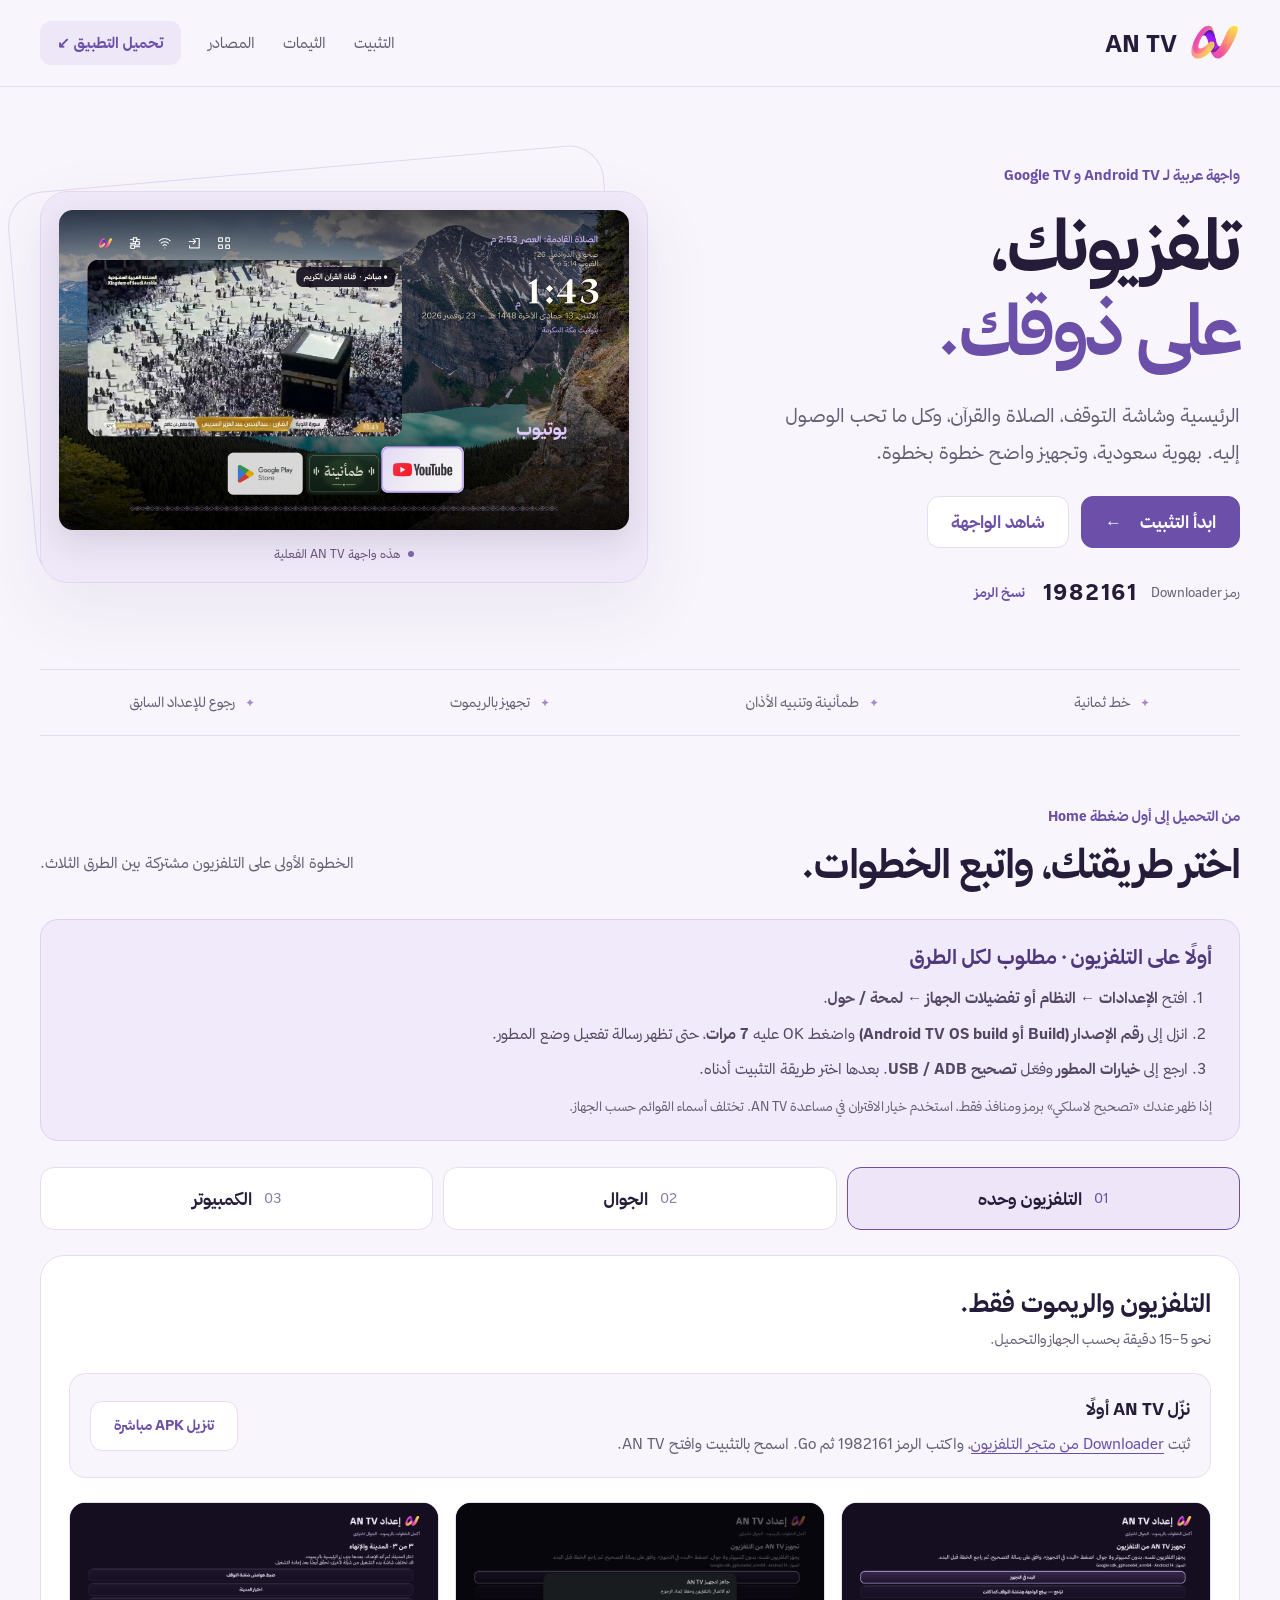
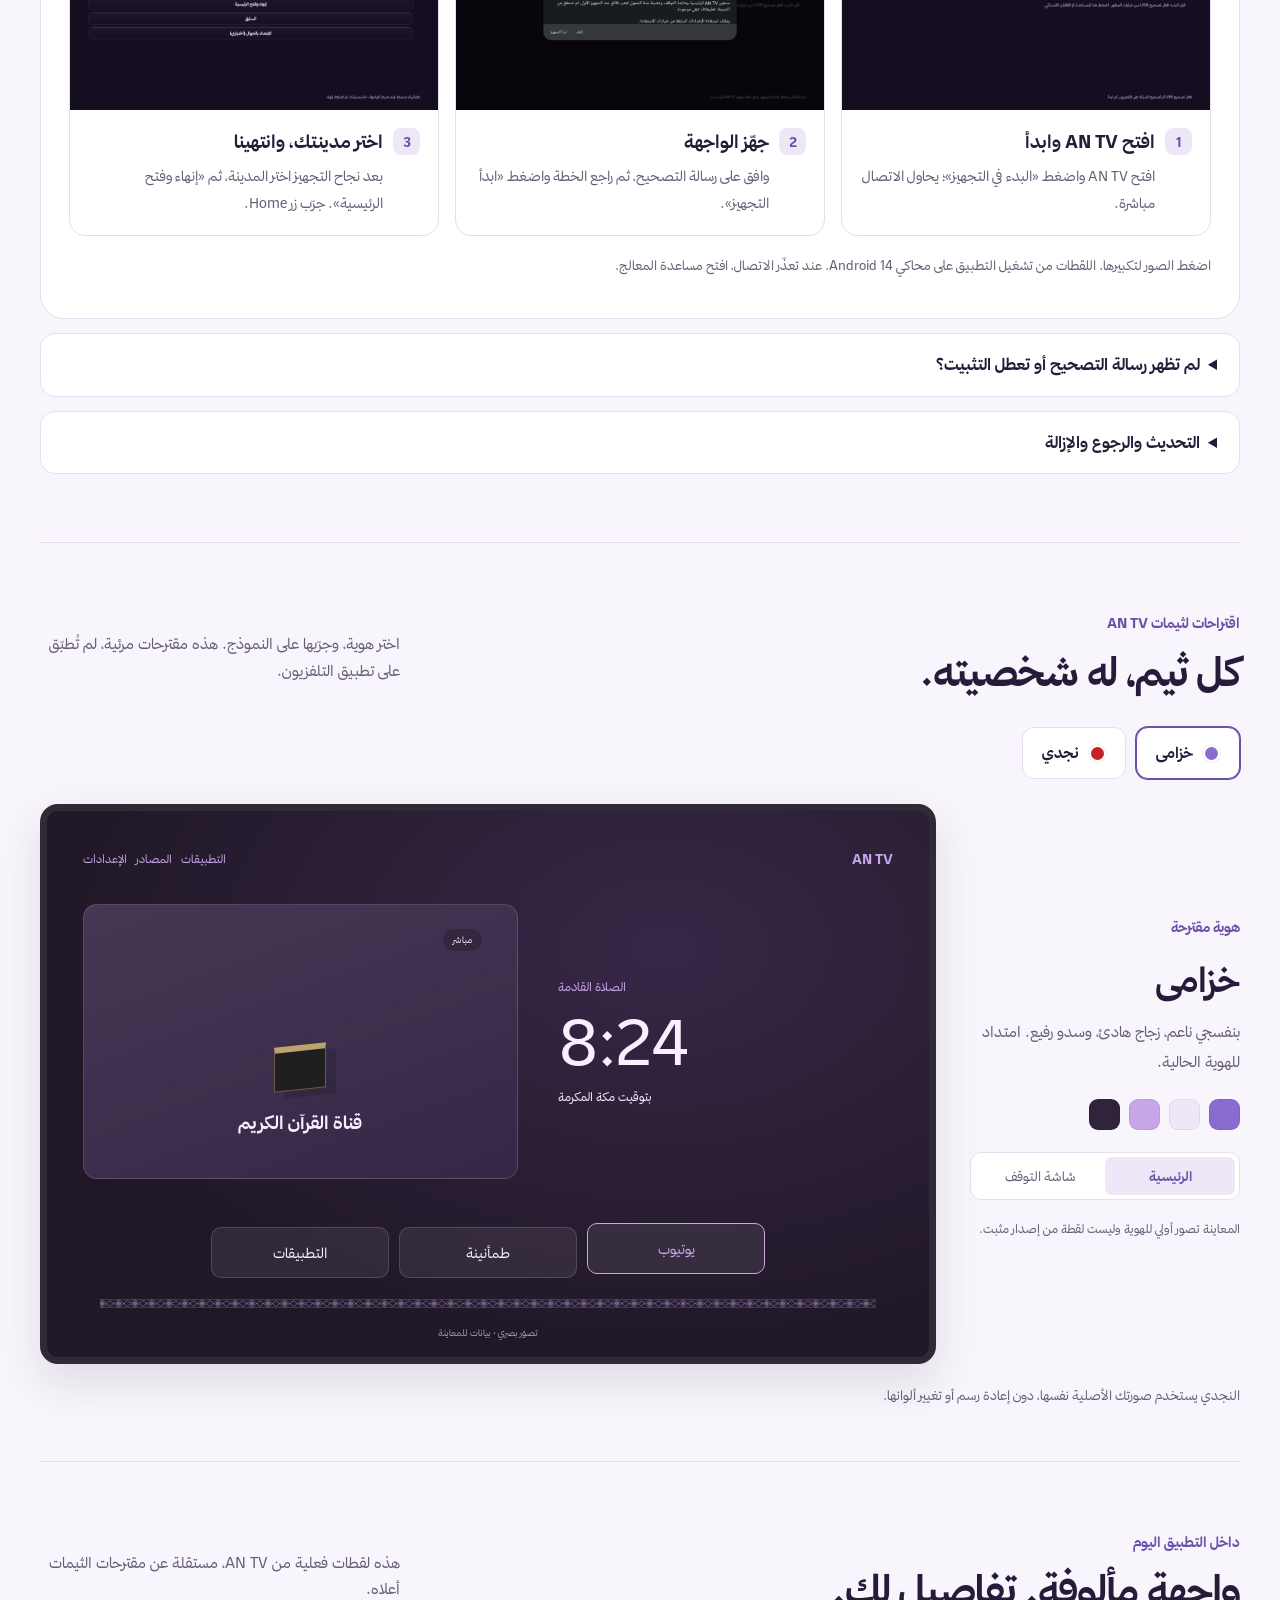
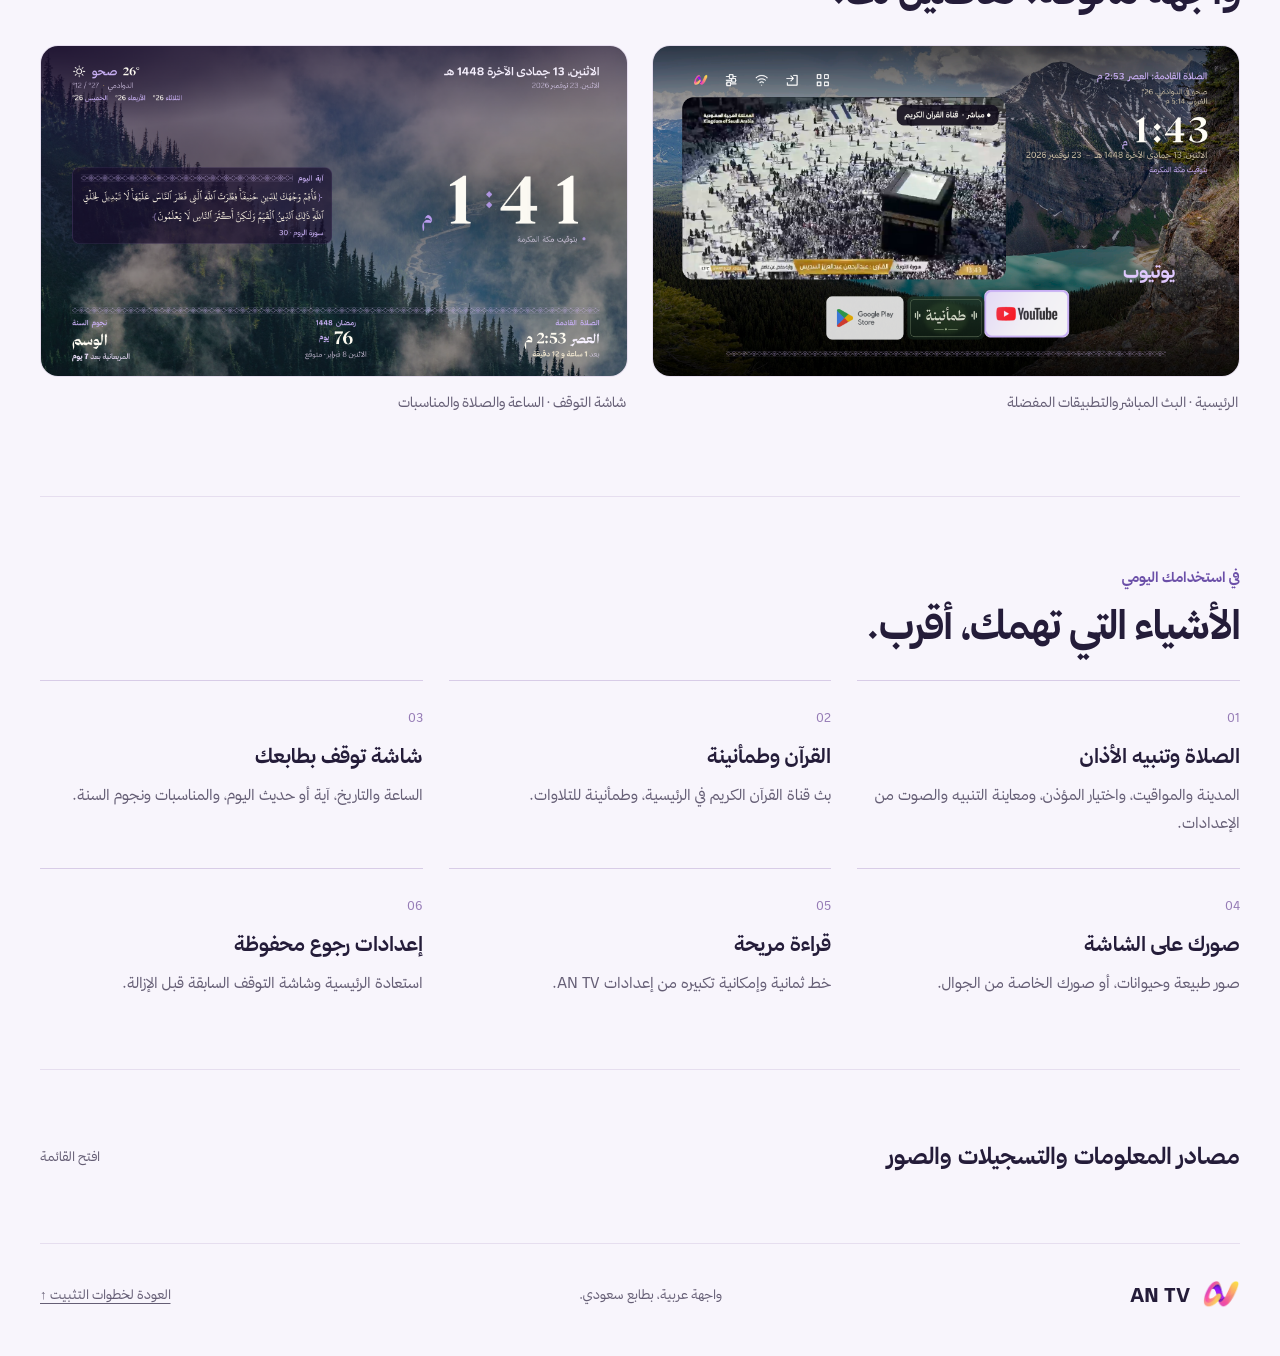
==== commit 979a557c: "Keep lavender and Najdi using the original user-provided pattern image" ====
--- a/docs/index.html
+++ b/docs/index.html
@@ -1,4 +1,4 @@
-<!doctype html><html lang="ar" dir="rtl"><head><meta charset="utf-8"><meta name="viewport" content="width=device-width,initial-scale=1"><meta name="theme-color" content="#f5f1fb"><meta name="description" content="AN TV: واجهة تلفزيونك العربية. شرح واضح للتثبيت من التلفزيون والجوال والكمبيوتر، وروابط الأدوات وأوامر جاهزة للنسخ."><title>AN TV — تلفزيونك، على ذوقك</title><link rel="stylesheet" href="assets/site.css?v=light1"></head><body>
+<!doctype html><html lang="ar" dir="rtl"><head><meta charset="utf-8"><meta name="viewport" content="width=device-width,initial-scale=1"><meta name="theme-color" content="#f5f1fb"><meta name="description" content="AN TV: واجهة تلفزيونك العربية. شرح واضح للتثبيت من التلفزيون والجوال والكمبيوتر، وروابط الأدوات وأوامر جاهزة للنسخ."><title>AN TV — تلفزيونك، على ذوقك</title><link rel="stylesheet" href="assets/site.css?v=light2"></head><body>
 <header><div class="wrap top"><a class="brand" href="#top"><img src="assets/an-logo.png" alt="شعار AN TV"><span>AN TV</span></a><nav aria-label="التنقل"><a href="#install">التثبيت</a><a href="#themes">الثيمات</a><a href="#sources">المصادر</a><a class="nav-download" href="https://github.com/aij17/AN-TV-Installer/releases/latest/download/AN-TV.apk">تحميل التطبيق <span aria-hidden="true">↙</span></a></nav></div></header>
 <main id="top" class="wrap"><section class="hero"><div><div class="eyebrow">واجهة عربية لـ Android TV و Google TV</div><h1>تلفزيونك، <br><em>على ذوقك.</em></h1><p>الرئيسية وشاشة التوقف، الصلاة والقرآن، وكل ما تحب الوصول إليه. بهوية سعودية، وتجهيز واضح خطوة بخطوة.</p><div class="actions"><a class="button" href="#install">ابدأ التثبيت <span aria-hidden="true">←</span></a><a class="button secondary" href="#preview">شاهد الواجهة</a></div><div class="hero-code"><span>رمز Downloader</span><strong id="download-code" dir="ltr">1982161</strong><button class="copy-command quiet" data-copy="download-code" data-copy-label="نسخ الرمز" type="button">نسخ الرمز</button></div></div><div class="hero-visual"><img src="assets/current-home.png" alt="لقطة فعلية للصفحة الرئيسية في AN TV"><div class="image-label"><span class="live-dot"></span> هذه واجهة AN TV الفعلية</div></div></section>
 <div class="benefit-strip"><span>خط ثمانية</span><span>طمأنينة وتنبيه الأذان</span><span>تجهيز بالريموت</span><span>رجوع للإعداد السابق</span></div>
@@ -62,8 +62,8 @@
 adb -s &quot;$AN_TV_CONNECT&quot; tcpip 5555</code></pre></div></details></div>
 <details class="help-fold"><summary>لم تظهر رسالة التصحيح أو تعطل التثبيت؟</summary><p>أعد تشغيل التلفزيون وجرّب «البدء في التجهيز». بعض الأجهزة تحتاج الاقتران اللاسلكي أو كمبيوترًا مرة واحدة. عند «تطبيق ضار ومحظور» أرسل التحذير لفحص السبب؛ حظر سوني لم يُحسم بعد.</p></details>
 <details class="help-fold"><summary>التحديث والرجوع والإزالة</summary><div class="compact-grid"><div><h4>التحديث</h4><p>إعدادات AN TV ← تحديث AN TV. وافق على التثبيت إن طلب أندرويد.</p></div><div><h4>الرجوع</h4><p>افتح معالج الإعداد واختر «تراجع». انتظر النجاح قبل حذف التطبيق.</p></div><div><h4>ماذا يُحفظ؟</h4><p>اختيار الرئيسية وشاشة التوقف ومدة الخمول. هذه إعدادات رجوع، وليست نسخة كاملة لنظام التشغيل.</p></div></div></details></section>
-<section id="themes" class="section themes-section"><div class="section-heading"><div><span class="eyebrow">اقتراحات لثيمات AN TV</span><h2>كل ثيم، له شخصيته.</h2></div><p>اختر هوية، وجرّبها على النموذج. هذه مقترحات مرئية، لم تُطبّق على تطبيق التلفزيون.</p></div><div class="theme-choices" role="group" aria-label="الثيم المقترح"><button data-theme="lavender" aria-pressed="true"><span class="theme-swatch" style="--swatch:#8a6bd0"></span>خزامى</button><button data-theme="najdi" aria-pressed="false"><span class="theme-swatch" style="--swatch:#c52129"></span>نجدي</button><button data-theme="hijazi" aria-pressed="false"><span class="theme-swatch" style="--swatch:#29666b"></span>حجازي</button><button data-theme="asiri" aria-pressed="false"><span class="theme-swatch" style="--swatch:#167b65"></span>عسيري</button><button data-theme="coastal" aria-pressed="false"><span class="theme-swatch" style="--swatch:#258f9b"></span>بحري</button></div><div class="theme-layout"><div class="theme-description"><span class="eyebrow">هوية مقترحة</span><h3 id="theme-title" aria-live="polite">خزامى</h3><p id="theme-description">بنفسجي ناعم، زجاج هادئ، وسدو رفيع. امتداد للهوية الحالية.</p><div id="theme-palette" class="palette" aria-label="ألوان الثيم"></div><div class="preview-switch" role="group" aria-label="نوع المعاينة"><button data-scene="home" aria-pressed="true">الرئيسية</button><button data-scene="saver" aria-pressed="false">شاشة التوقف</button></div><p class="small">المعاينة تصور أولي للهوية وليست لقطة من إصدار مثبت.</p></div><div class="tv-preview" id="theme-preview" data-theme="lavender" data-scene="home"><div class="demo-top"><span>AN TV</span><span>التطبيقات &nbsp; المصادر &nbsp; الإعدادات</span></div><div class="demo-main"><div class="demo-content"><div class="demo-video"><span class="demo-live">مباشر</span><span class="demo-kaaba" aria-hidden="true"></span><strong>قناة القرآن الكريم</strong></div><div class="demo-quote"><span>آية اليوم / حديث اليوم</span><p>مساحة النص اليومي بتنسيق هادئ وواضح.</p></div></div><div class="demo-clock"><span class="demo-prayer">الصلاة القادمة</span><strong dir="ltr">8:24</strong><span>بتوقيت مكة المكرمة</span></div></div><div class="demo-dock"><span>يوتيوب</span><span>طمأنينة</span><span>التطبيقات</span></div><div class="demo-bottom"><span>الصلاة القادمة</span><span>المناسبات</span><span>نجوم السنة</span></div><div class="demo-pattern"></div><div class="demo-caption">تصوّر بصري • بيانات للمعاينة</div></div></div><p class="theme-reference">النجدي مستوحى من النقش الذي أرسلته: أحمر وأبيض وفحمي، مع لمسات أخضر وبرتقالي.</p></section>
+<section id="themes" class="section themes-section"><div class="section-heading"><div><span class="eyebrow">اقتراحات لثيمات AN TV</span><h2>كل ثيم، له شخصيته.</h2></div><p>اختر هوية، وجرّبها على النموذج. هذه مقترحات مرئية، لم تُطبّق على تطبيق التلفزيون.</p></div><div class="theme-choices" role="group" aria-label="الثيم المقترح"><button data-theme="lavender" aria-pressed="true"><span class="theme-swatch" style="--swatch:#8a6bd0"></span>خزامى</button><button data-theme="najdi" aria-pressed="false"><span class="theme-swatch" style="--swatch:#c52129"></span>نجدي</button></div><div class="theme-layout"><div class="theme-description"><span class="eyebrow">هوية مقترحة</span><h3 id="theme-title" aria-live="polite">خزامى</h3><p id="theme-description">بنفسجي ناعم، زجاج هادئ، وسدو رفيع. امتداد للهوية الحالية.</p><div id="theme-palette" class="palette" aria-label="ألوان الثيم"></div><div class="preview-switch" role="group" aria-label="نوع المعاينة"><button data-scene="home" aria-pressed="true">الرئيسية</button><button data-scene="saver" aria-pressed="false">شاشة التوقف</button></div><p class="small">المعاينة تصور أولي للهوية وليست لقطة من إصدار مثبت.</p></div><div class="tv-preview" id="theme-preview" data-theme="lavender" data-scene="home"><div class="demo-top"><span>AN TV</span><span>التطبيقات &nbsp; المصادر &nbsp; الإعدادات</span></div><div class="demo-main"><div class="demo-content"><div class="demo-video"><span class="demo-live">مباشر</span><span class="demo-kaaba" aria-hidden="true"></span><strong>قناة القرآن الكريم</strong></div><div class="demo-quote"><span>آية اليوم / حديث اليوم</span><p>مساحة النص اليومي بتنسيق هادئ وواضح.</p></div></div><div class="demo-clock"><span class="demo-prayer">الصلاة القادمة</span><strong dir="ltr">8:24</strong><span>بتوقيت مكة المكرمة</span></div></div><div class="demo-dock"><span>يوتيوب</span><span>طمأنينة</span><span>التطبيقات</span></div><div class="demo-bottom"><span>الصلاة القادمة</span><span>المناسبات</span><span>نجوم السنة</span></div><div class="demo-pattern" aria-hidden="true"><span class="najdi-tile"><img src="assets/najdi-original.png" alt=""></span><span class="najdi-tile"><img src="assets/najdi-original.png" alt=""></span><span class="najdi-tile"><img src="assets/najdi-original.png" alt=""></span><span class="najdi-tile"><img src="assets/najdi-original.png" alt=""></span><span class="najdi-tile"><img src="assets/najdi-original.png" alt=""></span></div><div class="demo-caption">تصوّر بصري • بيانات للمعاينة</div></div></div><p class="theme-reference">النجدي يستخدم صورتك الأصلية نفسها، دون إعادة رسم أو تغيير ألوانها.</p></section>
 <section id="preview" class="section"><div class="section-heading"><div><span class="eyebrow">داخل التطبيق اليوم</span><h2>واجهة مألوفة. تفاصيل لك.</h2></div><p>هذه لقطات فعلية من AN TV، مستقلة عن مقترحات الثيمات أعلاه.</p></div><div class="actual-previews"><figure><img loading="lazy" src="assets/current-home.png" alt="الرئيسية في AN TV"><figcaption>الرئيسية · البث المباشر والتطبيقات المفضلة</figcaption></figure><figure><img loading="lazy" src="assets/current-saver.png" alt="شاشة التوقف في AN TV"><figcaption>شاشة التوقف · الساعة والصلاة والمناسبات</figcaption></figure></div></section>
 <section id="features" class="section"><div class="section-heading"><div><span class="eyebrow">في استخدامك اليومي</span><h2>الأشياء التي تهمك، أقرب.</h2></div></div><div class="feature-grid"><article><span>01</span><h3>الصلاة وتنبيه الأذان</h3><p>المدينة والمواقيت، واختيار المؤذن، ومعاينة التنبيه والصوت من الإعدادات.</p></article><article><span>02</span><h3>القرآن وطمأنينة</h3><p>بث قناة القرآن الكريم في الرئيسية، وطمأنينة للتلاوات.</p></article><article><span>03</span><h3>شاشة توقف بطابعك</h3><p>الساعة والتاريخ، آية أو حديث اليوم، والمناسبات ونجوم السنة.</p></article><article><span>04</span><h3>صورك على الشاشة</h3><p>صور طبيعة وحيوانات، أو صورك الخاصة من الجوال.</p></article><article><span>05</span><h3>قراءة مريحة</h3><p>خط ثمانية وإمكانية تكبيره من إعدادات AN TV.</p></article><article><span>06</span><h3>إعدادات رجوع محفوظة</h3><p>استعادة الرئيسية وشاشة التوقف السابقة قبل الإزالة.</p></article></div></section>
 <details id="sources" class="section source-details"><summary>مصادر المعلومات والتسجيلات والصور <span>افتح القائمة</span></summary><div class="sources-body"><h2>من أين تأتي المعلومات؟</h2><p class="sub">تجد هذه القائمة أيضًا داخل التلفزيون: إعدادات AN TV ← مصادر AN TV. ولرابط كل صورة على حدة: صور AN TV.</p><div class="catalog"><article><h3>مواقيت الصلاة والتقويم</h3><p>خدمة <a href="https://www.ummulqura.org.sa/ar">تقويم أم القرى</a> الرسمية عبر مدينة الملك عبدالعزيز للعلوم والتقنية؛ حساب محلي عند انقطاع الاتصال.</p></article><article><h3>رمضان والأعياد والنجوم</h3><p>تواريخ المناسبات وجدول النجوم من <a href="https://aij17.github.io/ramadan-countdown/">موقع دُنُوّ</a>. تُحفظ نسخة للعمل دون إنترنت.</p></article><article><h3>آية اليوم والتفسير</h3><p>نص القرآن و«التفسير الميسر» عبر <a href="https://alquran.cloud">api.alquran.cloud</a>؛ آيات مختارة محفوظة داخل التطبيق مع اسم السورة ورقم الآية.</p></article><article><h3>حديث اليوم</h3><p>مجموعة أحاديث موثقة من الكتب الستة باستخدام <a href="https://github.com/fawazahmed0/hadith-api">Hadith API</a>؛ يظهر مصدر الحديث معه.</p></article><article><h3>الطقس</h3><p>الطقس الحالي وتوقعات الأيام والساعات من البيانات العامة على <a href="https://www.ncm.gov.sa/ar">موقع المركز الوطني للأرصاد</a>، وتتحدث عند الاتصال. عند عدم توفر المدينة ضمن تقرير المركز، يستخدم التطبيق توقع النقطة الأقرب لإحداثياتها من المركز نفسه. بعض التوقعات تعتمد على نماذج عددية.</p></article><article><h3>صور AN TV</h3><p>18 صورة طبيعة محفوظة من Google Chromecast، وصور طبيعة وحيوانات متجددة من <a href="https://commons.wikimedia.org">Wikimedia Commons</a>. تجد اسم المصور ورابط كل صورة محفوظة أو حالية في إعدادات صور AN TV.</p></article><article><h3>القرآن والأذان</h3><p>معاينة قناة القرآن الكريم السعودية، وفتح <a href="https://www.youtube.com/@SaudiQuranTv/live">بثها المباشر</a> عند الاختيار. التلاوات من <a href="https://mp3quran.net">mp3quran.net</a> وتسجيلات الأذان من Archive.org ومصادرها الموثقة.</p></article><article><h3>اختيار المدينة</h3><p>قائمة مناطق ومدن سعودية داخل التطبيق؛ البحث الإضافي يستخدم <a href="https://open-meteo.com/en/docs/geocoding-api">Open-Meteo Geocoding</a>.</p></article></div></div></details>
-<footer><a class="brand" href="#top"><img src="assets/an-logo.png" alt=""><span>AN TV</span></a><p>واجهة عربية، بطابع سعودي.</p><a href="#install">العودة لخطوات التثبيت ↑</a></footer></main><script src="assets/install-guide.js?v=light1"></script></body></html>+<footer><a class="brand" href="#top"><img src="assets/an-logo.png" alt=""><span>AN TV</span></a><p>واجهة عربية، بطابع سعودي.</p><a href="#install">العودة لخطوات التثبيت ↑</a></footer></main><script src="assets/install-guide.js?v=light2"></script></body></html>
--- a/docs/assets/site.css
+++ b/docs/assets/site.css
@@ -1,9 +1,12 @@
 @font-face{font-family:Thmanyah;src:url('Thmanyah-Regular.woff2') format('woff2');font-weight:400;font-display:swap}@font-face{font-family:Thmanyah;src:url('Thmanyah-Bold.woff2') format('woff2');font-weight:700;font-display:swap}
-:root{color-scheme:light;--bg:#f8f5fc;--surface:#fff;--purple:#6b4fa8;--purple-dark:#50367f;--lavender:#eee7f8;--text:#241c39;--muted:#655e75;--line:#e6deef;--radius:24px}*{box-sizing:border-box}html{scroll-behavior:smooth;scroll-padding-top:98px}body{margin:0;background:var(--bg);color:var(--text);font:400 17px/1.75 Thmanyah,Arial,sans-serif}button,input{font:inherit}button,a{-webkit-tap-highlight-color:transparent}button{cursor:pointer}a{color:var(--purple);text-underline-offset:4px}a:hover{color:var(--purple-dark)}button:focus-visible,a:focus-visible,summary:focus-visible{outline:3px solid #8a6bd0;outline-offset:5px}img{max-width:100%;height:auto}h1,h2,h3,h4,p{margin-top:0}h2{font-size:clamp(27px,3.4vw,40px);line-height:1.4;letter-spacing:-.025em;margin-bottom:12px}h3{line-height:1.5}h4{font-size:20px;margin-bottom:12px}.wrap{width:min(1200px,calc(100% - 64px));margin:auto}[hidden]{display:none!important}header{position:sticky;top:0;z-index:10;background:#f8f5fceF;border-bottom:1px solid var(--line);backdrop-filter:blur(18px)}.top{display:flex;align-items:center;justify-content:space-between;min-height:86px;gap:24px}.brand{display:flex;gap:12px;align-items:center;font-size:24px;line-height:1;text-decoration:none;color:var(--text);font-weight:700}.brand img{width:51px;height:42px;object-fit:contain}.top nav{display:flex;gap:28px;align-items:center}.top nav a{font-size:15px;text-decoration:none;color:var(--muted)}.top nav .nav-download{color:var(--purple);background:var(--lavender);padding:9px 17px;border-radius:11px;font-weight:700}.hero{display:grid;grid-template-columns:1fr 1.12fr;gap:50px;align-items:center;padding:76px 0 58px}.eyebrow{font-size:14px;font-weight:700;color:var(--purple);margin-bottom:14px;display:block}.hero h1{font-size:clamp(44px,5.5vw,76px);line-height:1.22;letter-spacing:-.035em;margin-bottom:24px}.hero h1 em{font-style:normal;color:var(--purple)}.hero p{font-size:19px;color:var(--muted);line-height:1.95;max-width:490px;margin-bottom:25px}.actions{display:flex;gap:12px;flex-wrap:wrap}.button{display:inline-flex;align-items:center;justify-content:center;gap:18px;padding:12px 23px;min-height:50px;border-radius:12px;background:var(--purple);color:#fff;font-weight:700;text-decoration:none;border:1px solid var(--purple);line-height:1.5}.button:hover{background:var(--purple-dark);color:white}.button.secondary{background:white;color:var(--purple);border-color:var(--line)}.button.secondary:hover{border-color:var(--purple);background:#f4effb}.hero-code{display:flex;align-items:center;gap:13px;margin-top:25px;flex-wrap:wrap}.hero-code>span{font-size:13px;color:var(--muted)}.hero-code strong{letter-spacing:.08em;font-size:22px}.quiet{border:0!important;background:transparent!important;color:var(--purple)!important;padding:5px!important;min-height:auto!important;font-size:13px!important}.hero-visual{position:relative;padding:18px;background:#efe8f8;border:1px solid #e4d7f3;border-radius:28px;box-shadow:0 25px 70px #5d418014}.hero-visual:before{content:'';position:absolute;inset:-24px 28px 24px -20px;border:1px solid #e3d9ee;border-radius:35px;transform:rotate(-5deg);z-index:-1}.hero-visual>img{display:block;border-radius:14px;width:100%;box-shadow:0 12px 32px #241c3920}.image-label{display:flex;align-items:center;justify-content:center;gap:8px;font-size:12px;color:#65517c;padding-top:13px}.live-dot{height:6px;width:6px;display:inline-block;background:#7e63ac;border-radius:50%}.benefit-strip{display:flex;justify-content:space-around;gap:16px;padding:20px 0;border-block:1px solid var(--line);color:var(--muted);font-size:14px}.benefit-strip span:before{content:'✦';font-size:12px;color:#a88ac9;margin-inline-end:10px}.section{padding:68px 0;border-bottom:1px solid var(--line)}.section-heading{display:flex;justify-content:space-between;align-items:flex-end;gap:35px;margin-bottom:28px}.section-heading>p{max-width:360px;color:var(--muted);font-size:15px}.section-heading .eyebrow{margin-bottom:7px}.section-heading h2{margin-bottom:0}.developer-prep{background:#f0eafa;border:1px solid #ded0ee;border-radius:18px;padding:22px 27px;margin-bottom:26px}.developer-prep h3{font-size:20px;color:#4f387b;margin-bottom:12px}.developer-prep ol{padding-inline-start:24px;margin:0}.developer-prep li{font-size:15px;line-height:1.9;margin-bottom:7px;color:#544764}.developer-prep>p{font-size:13px;color:var(--muted);margin:11px 0 0}.method-tabs{display:grid;grid-template-columns:repeat(3,1fr);gap:10px;margin:25px 0}.method-tabs a{display:flex;align-items:center;justify-content:center;gap:12px;border:1px solid var(--line);border-radius:14px;background:#fff;padding:16px 20px;text-decoration:none;color:#8b7da4;font-size:14px}.method-tabs span{font-size:17px;color:var(--text);font-weight:700}.method-tabs a[aria-selected=true]{border-color:var(--purple);background:#eee6f8;color:var(--purple)}.method-panel{background:#fff;border:1px solid var(--line);border-radius:var(--radius);padding:28px}.method-heading{margin:0 0 22px}.method-heading h3{font-size:25px;margin-bottom:5px}.method-heading p{font-size:14px;color:var(--muted);margin-bottom:0}.download-strip{display:flex;gap:24px;align-items:center;justify-content:space-between;padding:20px;background:#f8f5fc;border:1px solid var(--line);border-radius:16px;margin-bottom:24px}.download-strip strong{font-size:17px}.download-strip p{font-size:15px;color:var(--muted);margin:7px 0 0}.download-strip .button{flex-shrink:0;font-size:14px}.picture-steps{display:grid;grid-template-columns:repeat(3,minmax(0,1fr));gap:16px}.picture-steps figure{margin:0;border:1px solid var(--line);border-radius:16px;overflow:hidden;background:white}.picture-steps figure>a{display:block;background:#140e20}.picture-steps img{display:block;width:100%;aspect-ratio:16/9;object-fit:contain}.picture-steps figcaption{display:flex;gap:10px;padding:18px}.step-index{display:grid;place-items:center;flex:0 0 27px;height:27px;font-size:13px;font-weight:700;background:var(--lavender);color:var(--purple);border-radius:8px}.picture-steps h3{font-size:18px;margin-bottom:8px}.picture-steps p{font-size:14px;color:var(--muted);margin-bottom:0;line-height:1.9}.small,.guide-note{font-size:13px;color:var(--muted);line-height:1.9}.small{margin-top:17px}.method-section>.method-heading{margin:0 0 20px}.simple-flow{margin:0 0 23px;padding-inline-start:27px}.simple-flow>li{font-size:18px;padding:9px 6px}.simple-flow>li::marker{color:var(--purple);font-weight:700}.simple-flow p{font-size:15px;color:var(--muted);line-height:1.95;margin:7px 0 0}.app-links{display:flex;gap:11px 20px;flex-wrap:wrap;margin:18px 0}.app-links strong{width:100%;font-size:13px;font-weight:400;color:var(--muted)}.app-links a{font-size:14px}.advanced{margin-top:27px;padding-top:24px;border-top:1px solid var(--line)}details{border:1px solid var(--line);border-radius:15px;padding:18px 22px;background:#fff;margin-top:14px}summary{cursor:pointer;font-size:16px;font-weight:700;line-height:1.6}details p{font-size:15px;color:var(--muted);line-height:1.9;margin-top:16px}details h3,details h4{margin-top:20px}.help-fold[open]{border-color:#cbb7e3}.computer-options{display:grid;grid-template-columns:1fr 1fr;gap:18px;margin-bottom:30px}.computer-options>article{padding:23px;border:1px solid var(--line);border-radius:18px;background:#faf8fd}.option-number{display:grid;place-items:center;width:31px;height:31px;border-radius:9px;color:var(--purple);background:#eae0f6;font-size:14px;font-weight:700;margin-bottom:16px}.computer-options h4{font-size:21px}.computer-options p{font-size:15px;color:var(--muted);line-height:1.95}.computer-options .small{font-size:12px}.text-link{font-size:15px;font-weight:700}.command-box{border:1px solid #ded3ea;border-radius:12px;margin:18px 0;overflow:hidden}.command-bar{display:flex;justify-content:space-between;align-items:center;gap:15px;padding:10px 14px;background:#f0eafa}.command-bar span{font-size:13px;font-weight:700}.copy-command{font:700 13px Thmanyah,Arial,sans-serif;white-space:nowrap;border:1px solid #d4c2e8;border-radius:8px;background:#fff;color:var(--purple);padding:8px 13px;cursor:pointer}.copy-command:hover{border-color:var(--purple);background:#f8f5fc}pre{margin:0;background:#faf8fd;padding:17px;color:#342a48;direction:ltr;text-align:left;overflow:auto;font:13px/1.8 ui-monospace,SFMono-Regular,Consolas,monospace;white-space:pre}.assistant-text{direction:rtl;text-align:right;white-space:pre-wrap;font:14px/2 Thmanyah,Arial,sans-serif;overflow-wrap:anywhere}.command-box code{font:inherit}.compact-grid{display:grid;grid-template-columns:repeat(3,1fr);gap:25px}.compact-grid h4{font-size:18px}.themes-section{padding-bottom:54px}.theme-choices{display:flex;gap:10px;flex-wrap:wrap;margin-bottom:25px}.theme-choices button{display:flex;align-items:center;gap:10px;border:1px solid var(--line);background:white;border-radius:12px;padding:12px 19px;color:var(--text);font-size:15px;font-weight:700}.theme-choices button[aria-pressed=true]{border-color:var(--purple);box-shadow:0 0 0 1px var(--purple)}.theme-swatch{width:17px;height:17px;background:var(--swatch);border-radius:50%;border:2px solid #fff;box-shadow:0 0 0 1px #0001}.theme-layout{display:grid;grid-template-columns:270px minmax(0,1fr);gap:34px;align-items:center}.theme-description h3{font-size:34px;margin-bottom:12px}.theme-description>p{font-size:15px;color:var(--muted);line-height:2}.theme-description>.small{font-size:12px}.palette{display:flex;gap:9px;margin:22px 0}.palette span{display:block;width:31px;height:31px;border-radius:9px;border:1px solid #0001}.preview-switch{display:flex;border:1px solid var(--line);padding:4px;border-radius:11px;background:#fff}.preview-switch button{border:0;background:transparent;padding:8px 12px;border-radius:7px;flex:1;font-size:13px;color:var(--muted)}.preview-switch button[aria-pressed=true]{background:var(--lavender);color:var(--purple);font-weight:700}.tv-preview{--accent:#c6a6e8;--ink:#f6f0ff;--tint:#372747;--scene:#201827;--pattern:url('sadu.svg');position:relative;aspect-ratio:16/10;background:radial-gradient(ellipse at 70% 25%,var(--tint),transparent 70%),var(--scene);border:7px solid #302a36;border-radius:18px;padding:4%;overflow:hidden;color:var(--ink);box-shadow:0 18px 45px #30283b20;transition:background-color .3s}.tv-preview[data-theme=najdi]{--accent:#f3c5ac;--ink:#fff4df;--tint:#823138;--scene:#281c20;--pattern:url('pattern-najdi.svg')}.tv-preview[data-theme=hijazi]{--accent:#d8b98b;--ink:#f4eddc;--tint:#2e6b6d;--scene:#132d33;--pattern:url('pattern-hijazi.svg')}.tv-preview[data-theme=asiri]{--accent:#efbc67;--ink:#fff9ec;--tint:#276958;--scene:#16382f;--pattern:url('pattern-asiri.svg')}.tv-preview[data-theme=coastal]{--accent:#b3e2df;--ink:#f1fbfb;--tint:#397a8b;--scene:#183844;--pattern:url('pattern-coastal.svg')}.demo-top{display:flex;align-items:center;justify-content:space-between;font-size:clamp(8px,.9vw,12px);color:var(--accent);padding-bottom:4%}.demo-top>span:first-child{font-weight:700;font-size:1.2em}.demo-main{display:grid;grid-template-columns:1.3fr 1fr;gap:5%;direction:ltr;align-items:center;height:58%}.demo-content{direction:rtl;height:100%}.demo-clock{display:flex;flex-direction:column;align-items:flex-end;gap:6px;font-size:clamp(8px,1vw,12px);direction:rtl}.demo-clock strong{font-size:clamp(35px,5vw,74px);line-height:1.2;letter-spacing:-.04em;font-weight:400}.demo-prayer{color:var(--accent)}.demo-video{position:relative;height:100%;border:1px solid #ffffff23;border-radius:14px;background:linear-gradient(160deg,#ffffff13,transparent),var(--tint);display:flex;align-items:center;justify-content:flex-end;flex-direction:column;padding:9%;gap:9%;overflow:hidden}.demo-video>strong{font-size:clamp(11px,1.4vw,18px);color:var(--ink)}.demo-live{position:absolute;right:8%;top:9%;font-size:9px;background:#0003;border-radius:12px;padding:3px 10px}.demo-kaaba{display:block;width:52px;height:45px;border:1px solid #d3be7b66;border-top:6px solid #bba46e;background:#201e20;transform:skewY(-6deg);box-shadow:10px 7px 0 #0002}.demo-dock{display:flex;justify-content:center;gap:10px;padding-top:6%;height:21%}.demo-dock span{display:flex;align-items:center;justify-content:center;min-width:22%;font-size:clamp(9px,1.2vw,14px);background:#ffffff13;border:1px solid #ffffff25;border-radius:10px;padding:7px 12px}.demo-dock span:first-child{border:1px solid var(--accent);color:var(--accent);transform:translateY(-4px)}.demo-pattern{height:9px;background:var(--pattern) repeat-x center/auto 100%;position:absolute;bottom:9%;left:6%;right:6%;opacity:.8}.demo-caption{position:absolute;bottom:3%;inset-inline:0;text-align:center;font-size:9px;color:#fff9}.demo-quote,.demo-bottom{display:none}.tv-preview[data-scene=saver] .demo-video,.tv-preview[data-scene=saver] .demo-dock{display:none}.tv-preview[data-scene=saver] .demo-quote{display:block;margin-top:15%;padding:10%;border:1px solid #ffffff25;border-radius:12px;background:#ffffff0b;font-size:clamp(10px,1.2vw,16px)}.demo-quote>span{color:var(--accent);font-size:.8em}.demo-quote p{margin:9px 0 0;font-size:.9em}.tv-preview[data-scene=saver] .demo-bottom{display:flex;justify-content:space-between;font-size:clamp(8px,1vw,12px);position:absolute;bottom:17%;left:6%;right:6%;color:var(--accent)}.tv-preview[data-scene=saver] .demo-pattern{bottom:26%}.theme-reference{font-size:13px;color:var(--muted);margin:20px 0 0}.actual-previews{display:grid;grid-template-columns:1fr 1fr;gap:24px}.actual-previews figure{margin:0}.actual-previews img{display:block;width:100%;border-radius:18px;border:1px solid var(--line)}.actual-previews figcaption{font-size:14px;color:var(--muted);padding:13px 2px}.feature-grid{display:grid;grid-template-columns:repeat(3,1fr);gap:26px}.feature-grid article{border-top:1px solid #d8cce7;padding:20px 0 4px}.feature-grid article>span{font-size:12px;color:#967cb6}.feature-grid h3{font-size:20px;margin:10px 0}.feature-grid p{font-size:15px;color:var(--muted);line-height:1.9;margin-bottom:0}.source-details{background:transparent;border:0;border-bottom:1px solid var(--line);border-radius:0;margin:0}.source-details>summary{font-size:23px;display:flex;align-items:center;justify-content:space-between;gap:20px}.source-details>summary span{font-size:13px;color:var(--muted);font-weight:400}.source-details[open]>summary{margin-bottom:30px}.sources-body>h2{display:none}.sources-body>.sub{font-size:14px;color:var(--muted)}.catalog{display:grid;grid-template-columns:repeat(3,1fr);gap:20px}.catalog article{padding:22px;border:1px solid var(--line);border-radius:16px;background:#fff}.catalog h3{font-size:19px}.catalog p{font-size:14px;color:var(--muted)}footer{display:flex;align-items:center;justify-content:space-between;gap:25px;padding:35px 0 45px}footer p,footer>a:last-child{font-size:13px;color:var(--muted);margin:0}footer .brand{font-size:20px}footer .brand img{width:38px;height:32px}table{width:100%;border-collapse:collapse;font-size:14px}td{border-bottom:1px solid var(--line);padding:10px}.downloader-code{direction:ltr;font-size:22px;font-weight:700}.sub{color:var(--muted)}.method-panel>.method-section{margin:0;padding:0;border:0}.full-guide h3{font-size:19px}
+:root{color-scheme:light;--bg:#f8f5fc;--surface:#fff;--purple:#6b4fa8;--purple-dark:#50367f;--lavender:#eee7f8;--text:#241c39;--muted:#655e75;--line:#e6deef;--radius:24px}*{box-sizing:border-box}html{scroll-behavior:smooth;scroll-padding-top:98px}body{margin:0;background:var(--bg);color:var(--text);font:400 17px/1.75 Thmanyah,Arial,sans-serif}button,input{font:inherit}button,a{-webkit-tap-highlight-color:transparent}button{cursor:pointer}a{color:var(--purple);text-underline-offset:4px}a:hover{color:var(--purple-dark)}button:focus-visible,a:focus-visible,summary:focus-visible{outline:3px solid #8a6bd0;outline-offset:5px}img{max-width:100%;height:auto}h1,h2,h3,h4,p{margin-top:0}h2{font-size:clamp(27px,3.4vw,40px);line-height:1.4;letter-spacing:-.025em;margin-bottom:12px}h3{line-height:1.5}h4{font-size:20px;margin-bottom:12px}.wrap{width:min(1200px,calc(100% - 64px));margin:auto}[hidden]{display:none!important}header{position:sticky;top:0;z-index:10;background:#f8f5fceF;border-bottom:1px solid var(--line);backdrop-filter:blur(18px)}.top{display:flex;align-items:center;justify-content:space-between;min-height:86px;gap:24px}.brand{display:flex;gap:12px;align-items:center;font-size:24px;line-height:1;text-decoration:none;color:var(--text);font-weight:700}.brand img{width:51px;height:42px;object-fit:contain}.top nav{display:flex;gap:28px;align-items:center}.top nav a{font-size:15px;text-decoration:none;color:var(--muted)}.top nav .nav-download{color:var(--purple);background:var(--lavender);padding:9px 17px;border-radius:11px;font-weight:700}.hero{display:grid;grid-template-columns:1fr 1.12fr;gap:50px;align-items:center;padding:76px 0 58px}.eyebrow{font-size:14px;font-weight:700;color:var(--purple);margin-bottom:14px;display:block}.hero h1{font-size:clamp(44px,5.5vw,76px);line-height:1.22;letter-spacing:-.035em;margin-bottom:24px}.hero h1 em{font-style:normal;color:var(--purple)}.hero p{font-size:19px;color:var(--muted);line-height:1.95;max-width:490px;margin-bottom:25px}.actions{display:flex;gap:12px;flex-wrap:wrap}.button{display:inline-flex;align-items:center;justify-content:center;gap:18px;padding:12px 23px;min-height:50px;border-radius:12px;background:var(--purple);color:#fff;font-weight:700;text-decoration:none;border:1px solid var(--purple);line-height:1.5}.button:hover{background:var(--purple-dark);color:white}.button.secondary{background:white;color:var(--purple);border-color:var(--line)}.button.secondary:hover{border-color:var(--purple);background:#f4effb}.hero-code{display:flex;align-items:center;gap:13px;margin-top:25px;flex-wrap:wrap}.hero-code>span{font-size:13px;color:var(--muted)}.hero-code strong{letter-spacing:.08em;font-size:22px}.quiet{border:0!important;background:transparent!important;color:var(--purple)!important;padding:5px!important;min-height:auto!important;font-size:13px!important}.hero-visual{position:relative;padding:18px;background:#efe8f8;border:1px solid #e4d7f3;border-radius:28px;box-shadow:0 25px 70px #5d418014}.hero-visual:before{content:'';position:absolute;inset:-24px 28px 24px -20px;border:1px solid #e3d9ee;border-radius:35px;transform:rotate(-5deg);z-index:-1}.hero-visual>img{display:block;border-radius:14px;width:100%;box-shadow:0 12px 32px #241c3920}.image-label{display:flex;align-items:center;justify-content:center;gap:8px;font-size:12px;color:#65517c;padding-top:13px}.live-dot{height:6px;width:6px;display:inline-block;background:#7e63ac;border-radius:50%}.benefit-strip{display:flex;justify-content:space-around;gap:16px;padding:20px 0;border-block:1px solid var(--line);color:var(--muted);font-size:14px}.benefit-strip span:before{content:'✦';font-size:12px;color:#a88ac9;margin-inline-end:10px}.section{padding:68px 0;border-bottom:1px solid var(--line)}.section-heading{display:flex;justify-content:space-between;align-items:flex-end;gap:35px;margin-bottom:28px}.section-heading>p{max-width:360px;color:var(--muted);font-size:15px}.section-heading .eyebrow{margin-bottom:7px}.section-heading h2{margin-bottom:0}.developer-prep{background:#f0eafa;border:1px solid #ded0ee;border-radius:18px;padding:22px 27px;margin-bottom:26px}.developer-prep h3{font-size:20px;color:#4f387b;margin-bottom:12px}.developer-prep ol{padding-inline-start:24px;margin:0}.developer-prep li{font-size:15px;line-height:1.9;margin-bottom:7px;color:#544764}.developer-prep>p{font-size:13px;color:var(--muted);margin:11px 0 0}.method-tabs{display:grid;grid-template-columns:repeat(3,1fr);gap:10px;margin:25px 0}.method-tabs a{display:flex;align-items:center;justify-content:center;gap:12px;border:1px solid var(--line);border-radius:14px;background:#fff;padding:16px 20px;text-decoration:none;color:#8b7da4;font-size:14px}.method-tabs span{font-size:17px;color:var(--text);font-weight:700}.method-tabs a[aria-selected=true]{border-color:var(--purple);background:#eee6f8;color:var(--purple)}.method-panel{background:#fff;border:1px solid var(--line);border-radius:var(--radius);padding:28px}.method-heading{margin:0 0 22px}.method-heading h3{font-size:25px;margin-bottom:5px}.method-heading p{font-size:14px;color:var(--muted);margin-bottom:0}.download-strip{display:flex;gap:24px;align-items:center;justify-content:space-between;padding:20px;background:#f8f5fc;border:1px solid var(--line);border-radius:16px;margin-bottom:24px}.download-strip strong{font-size:17px}.download-strip p{font-size:15px;color:var(--muted);margin:7px 0 0}.download-strip .button{flex-shrink:0;font-size:14px}.picture-steps{display:grid;grid-template-columns:repeat(3,minmax(0,1fr));gap:16px}.picture-steps figure{margin:0;border:1px solid var(--line);border-radius:16px;overflow:hidden;background:white}.picture-steps figure>a{display:block;background:#140e20}.picture-steps img{display:block;width:100%;aspect-ratio:16/9;object-fit:contain}.picture-steps figcaption{display:flex;gap:10px;padding:18px}.step-index{display:grid;place-items:center;flex:0 0 27px;height:27px;font-size:13px;font-weight:700;background:var(--lavender);color:var(--purple);border-radius:8px}.picture-steps h3{font-size:18px;margin-bottom:8px}.picture-steps p{font-size:14px;color:var(--muted);margin-bottom:0;line-height:1.9}.small,.guide-note{font-size:13px;color:var(--muted);line-height:1.9}.small{margin-top:17px}.method-section>.method-heading{margin:0 0 20px}.simple-flow{margin:0 0 23px;padding-inline-start:27px}.simple-flow>li{font-size:18px;padding:9px 6px}.simple-flow>li::marker{color:var(--purple);font-weight:700}.simple-flow p{font-size:15px;color:var(--muted);line-height:1.95;margin:7px 0 0}.app-links{display:flex;gap:11px 20px;flex-wrap:wrap;margin:18px 0}.app-links strong{width:100%;font-size:13px;font-weight:400;color:var(--muted)}.app-links a{font-size:14px}.advanced{margin-top:27px;padding-top:24px;border-top:1px solid var(--line)}details{border:1px solid var(--line);border-radius:15px;padding:18px 22px;background:#fff;margin-top:14px}summary{cursor:pointer;font-size:16px;font-weight:700;line-height:1.6}details p{font-size:15px;color:var(--muted);line-height:1.9;margin-top:16px}details h3,details h4{margin-top:20px}.help-fold[open]{border-color:#cbb7e3}.computer-options{display:grid;grid-template-columns:1fr 1fr;gap:18px;margin-bottom:30px}.computer-options>article{padding:23px;border:1px solid var(--line);border-radius:18px;background:#faf8fd}.option-number{display:grid;place-items:center;width:31px;height:31px;border-radius:9px;color:var(--purple);background:#eae0f6;font-size:14px;font-weight:700;margin-bottom:16px}.computer-options h4{font-size:21px}.computer-options p{font-size:15px;color:var(--muted);line-height:1.95}.computer-options .small{font-size:12px}.text-link{font-size:15px;font-weight:700}.command-box{border:1px solid #ded3ea;border-radius:12px;margin:18px 0;overflow:hidden}.command-bar{display:flex;justify-content:space-between;align-items:center;gap:15px;padding:10px 14px;background:#f0eafa}.command-bar span{font-size:13px;font-weight:700}.copy-command{font:700 13px Thmanyah,Arial,sans-serif;white-space:nowrap;border:1px solid #d4c2e8;border-radius:8px;background:#fff;color:var(--purple);padding:8px 13px;cursor:pointer}.copy-command:hover{border-color:var(--purple);background:#f8f5fc}pre{margin:0;background:#faf8fd;padding:17px;color:#342a48;direction:ltr;text-align:left;overflow:auto;font:13px/1.8 ui-monospace,SFMono-Regular,Consolas,monospace;white-space:pre}.assistant-text{direction:rtl;text-align:right;white-space:pre-wrap;font:14px/2 Thmanyah,Arial,sans-serif;overflow-wrap:anywhere}.command-box code{font:inherit}.compact-grid{display:grid;grid-template-columns:repeat(3,1fr);gap:25px}.compact-grid h4{font-size:18px}.themes-section{padding-bottom:54px}.theme-choices{display:flex;gap:10px;flex-wrap:wrap;margin-bottom:25px}.theme-choices button{display:flex;align-items:center;gap:10px;border:1px solid var(--line);background:white;border-radius:12px;padding:12px 19px;color:var(--text);font-size:15px;font-weight:700}.theme-choices button[aria-pressed=true]{border-color:var(--purple);box-shadow:0 0 0 1px var(--purple)}.theme-swatch{width:17px;height:17px;background:var(--swatch);border-radius:50%;border:2px solid #fff;box-shadow:0 0 0 1px #0001}.theme-layout{display:grid;grid-template-columns:270px minmax(0,1fr);gap:34px;align-items:center}.theme-description h3{font-size:34px;margin-bottom:12px}.theme-description>p{font-size:15px;color:var(--muted);line-height:2}.theme-description>.small{font-size:12px}.palette{display:flex;gap:9px;margin:22px 0}.palette span{display:block;width:31px;height:31px;border-radius:9px;border:1px solid #0001}.preview-switch{display:flex;border:1px solid var(--line);padding:4px;border-radius:11px;background:#fff}.preview-switch button{border:0;background:transparent;padding:8px 12px;border-radius:7px;flex:1;font-size:13px;color:var(--muted)}.preview-switch button[aria-pressed=true]{background:var(--lavender);color:var(--purple);font-weight:700}.tv-preview{--accent:#c6a6e8;--ink:#f6f0ff;--tint:#372747;--scene:#201827;--pattern:url('sadu.svg');position:relative;aspect-ratio:16/10;background:radial-gradient(ellipse at 70% 25%,var(--tint),transparent 70%),var(--scene);border:7px solid #302a36;border-radius:18px;padding:4%;overflow:hidden;color:var(--ink);box-shadow:0 18px 45px #30283b20;transition:background-color .3s}.tv-preview[data-theme=najdi]{--accent:#f3c5ac;--ink:#fff4df;--tint:#823138;--scene:#281c20}.demo-top{display:flex;align-items:center;justify-content:space-between;font-size:clamp(8px,.9vw,12px);color:var(--accent);padding-bottom:4%}.demo-top>span:first-child{font-weight:700;font-size:1.2em}.demo-main{display:grid;grid-template-columns:1.3fr 1fr;gap:5%;direction:ltr;align-items:center;height:58%}.demo-content{direction:rtl;height:100%}.demo-clock{display:flex;flex-direction:column;align-items:flex-end;gap:6px;font-size:clamp(8px,1vw,12px);direction:rtl}.demo-clock strong{font-size:clamp(35px,5vw,74px);line-height:1.2;letter-spacing:-.04em;font-weight:400}.demo-prayer{color:var(--accent)}.demo-video{position:relative;height:100%;border:1px solid #ffffff23;border-radius:14px;background:linear-gradient(160deg,#ffffff13,transparent),var(--tint);display:flex;align-items:center;justify-content:flex-end;flex-direction:column;padding:9%;gap:9%;overflow:hidden}.demo-video>strong{font-size:clamp(11px,1.4vw,18px);color:var(--ink)}.demo-live{position:absolute;right:8%;top:9%;font-size:9px;background:#0003;border-radius:12px;padding:3px 10px}.demo-kaaba{display:block;width:52px;height:45px;border:1px solid #d3be7b66;border-top:6px solid #bba46e;background:#201e20;transform:skewY(-6deg);box-shadow:10px 7px 0 #0002}.demo-dock{display:flex;justify-content:center;gap:10px;padding-top:6%;height:21%}.demo-dock span{display:flex;align-items:center;justify-content:center;min-width:22%;font-size:clamp(9px,1.2vw,14px);background:#ffffff13;border:1px solid #ffffff25;border-radius:10px;padding:7px 12px}.demo-dock span:first-child{border:1px solid var(--accent);color:var(--accent);transform:translateY(-4px)}.demo-pattern{height:9px;background:var(--pattern) repeat-x center/auto 100%;position:absolute;bottom:9%;left:6%;right:6%;opacity:.8}.demo-caption{position:absolute;bottom:3%;inset-inline:0;text-align:center;font-size:9px;color:#fff9}.demo-quote,.demo-bottom{display:none}.tv-preview[data-scene=saver] .demo-video,.tv-preview[data-scene=saver] .demo-dock{display:none}.tv-preview[data-scene=saver] .demo-quote{display:block;margin-top:15%;padding:10%;border:1px solid #ffffff25;border-radius:12px;background:#ffffff0b;font-size:clamp(10px,1.2vw,16px)}.demo-quote>span{color:var(--accent);font-size:.8em}.demo-quote p{margin:9px 0 0;font-size:.9em}.tv-preview[data-scene=saver] .demo-bottom{display:flex;justify-content:space-between;font-size:clamp(8px,1vw,12px);position:absolute;bottom:17%;left:6%;right:6%;color:var(--accent)}.tv-preview[data-scene=saver] .demo-pattern{bottom:26%}.theme-reference{font-size:13px;color:var(--muted);margin:20px 0 0}.actual-previews{display:grid;grid-template-columns:1fr 1fr;gap:24px}.actual-previews figure{margin:0}.actual-previews img{display:block;width:100%;border-radius:18px;border:1px solid var(--line)}.actual-previews figcaption{font-size:14px;color:var(--muted);padding:13px 2px}.feature-grid{display:grid;grid-template-columns:repeat(3,1fr);gap:26px}.feature-grid article{border-top:1px solid #d8cce7;padding:20px 0 4px}.feature-grid article>span{font-size:12px;color:#967cb6}.feature-grid h3{font-size:20px;margin:10px 0}.feature-grid p{font-size:15px;color:var(--muted);line-height:1.9;margin-bottom:0}.source-details{background:transparent;border:0;border-bottom:1px solid var(--line);border-radius:0;margin:0}.source-details>summary{font-size:23px;display:flex;align-items:center;justify-content:space-between;gap:20px}.source-details>summary span{font-size:13px;color:var(--muted);font-weight:400}.source-details[open]>summary{margin-bottom:30px}.sources-body>h2{display:none}.sources-body>.sub{font-size:14px;color:var(--muted)}.catalog{display:grid;grid-template-columns:repeat(3,1fr);gap:20px}.catalog article{padding:22px;border:1px solid var(--line);border-radius:16px;background:#fff}.catalog h3{font-size:19px}.catalog p{font-size:14px;color:var(--muted)}footer{display:flex;align-items:center;justify-content:space-between;gap:25px;padding:35px 0 45px}footer p,footer>a:last-child{font-size:13px;color:var(--muted);margin:0}footer .brand{font-size:20px}footer .brand img{width:38px;height:32px}table{width:100%;border-collapse:collapse;font-size:14px}td{border-bottom:1px solid var(--line);padding:10px}.downloader-code{direction:ltr;font-size:22px;font-weight:700}.sub{color:var(--muted)}.method-panel>.method-section{margin:0;padding:0;border:0}.full-guide h3{font-size:19px}
 @media(prefers-reduced-motion:reduce){html{scroll-behavior:auto}*{transition:none!important}}
 @media(min-width:1500px){.demo-clock strong{font-size:76px}}
 @media(max-width:1050px){.hero{gap:30px;padding-top:55px}.hero h1{font-size:52px}.hero p{font-size:17px}.picture-steps{gap:10px}.picture-steps figcaption{padding:13px;gap:8px}.picture-steps h3{font-size:16px}.picture-steps p{font-size:13px}.theme-layout{grid-template-columns:230px minmax(0,1fr);gap:22px}.method-panel{padding:22px}}
 @media(max-width:760px){.wrap{width:calc(100% - 36px)}.top{min-height:73px}.top nav{gap:15px}.top nav>a:nth-child(3){display:none}.top nav .nav-download{font-size:12px;padding:8px 10px}.top nav a{font-size:13px}.brand{font-size:21px;gap:8px}.brand img{width:39px;height:34px}.hero{grid-template-columns:1fr;padding:44px 0 35px;gap:35px}.hero h1{font-size:55px;line-height:1.2;margin-bottom:20px}.hero h1 br{display:none}.hero p{font-size:17px;max-width:none}.hero-visual{padding:13px}.hero-visual:before{inset:-10px 20px 12px -6px}.hero-code{gap:12px}.benefit-strip{display:grid;grid-template-columns:1fr 1fr;gap:12px;font-size:12px;padding:18px 0}.section{padding:42px 0}.section-heading{display:block;margin-bottom:22px}.section-heading>p{margin:12px 0 0;max-width:none;font-size:14px}.section-heading h2{font-size:29px}.developer-prep{padding:20px;margin-bottom:18px}.developer-prep h3{font-size:18px}.developer-prep li{font-size:14px}.method-tabs{gap:7px;margin:20px 0}.method-tabs a{flex-direction:column;gap:2px;padding:11px 5px;font-size:11px}.method-tabs span{font-size:14px}.method-panel{padding:18px;border-radius:19px}.method-heading h3{font-size:22px}.download-strip{display:block;padding:17px}.download-strip .button{margin-top:16px;width:100%}.download-strip p{font-size:14px}.picture-steps{grid-template-columns:1fr;gap:18px}.picture-steps figcaption{padding:18px}.picture-steps h3{font-size:20px}.picture-steps p{font-size:15px}.picture-steps img{max-height:280px}.simple-flow{padding-inline-start:22px}.simple-flow>li{font-size:17px;padding:8px 2px}.simple-flow p{font-size:14px}.app-links{gap:10px;flex-direction:column;align-items:flex-start}.app-links a{font-size:13px}.computer-options{grid-template-columns:1fr;gap:15px}.computer-options>article{padding:20px}.computer-options h4{font-size:21px}.computer-options p{font-size:14px}.command-bar{gap:10px;align-items:flex-start}.command-bar span{font-size:12px}.copy-command{font-size:12px;padding:7px 10px}pre{font-size:12px;padding:12px}.assistant-text{font-size:13px}.compact-grid{grid-template-columns:1fr;gap:0}details{padding:16px}summary{font-size:15px}.theme-layout{grid-template-columns:1fr;gap:15px}.theme-description h3{font-size:29px}.theme-description>p{margin-bottom:14px}.theme-description>.small{margin-top:12px}.theme-choices{gap:8px}.theme-choices button{font-size:13px;padding:10px 13px}.theme-description .preview-switch{max-width:310px}.palette{margin:15px 0}.tv-preview{border-width:5px;aspect-ratio:16/11;padding:5%;border-radius:13px}.demo-clock strong{font-size:43px}.demo-clock,.demo-top{font-size:9px}.demo-video>strong{font-size:12px}.demo-video{border-radius:9px}.demo-kaaba{width:35px;height:31px}.demo-live{font-size:7px;padding:2px 7px}.demo-dock span{font-size:10px;border-radius:6px;padding:5px 10px}.demo-caption{font-size:8px}.tv-preview[data-scene=saver] .demo-quote{font-size:12px;margin-top:14%;padding:10px}.demo-bottom{font-size:9px!important}.theme-reference{font-size:12px}.actual-previews{grid-template-columns:1fr;gap:20px}.actual-previews figcaption{font-size:13px}.feature-grid{grid-template-columns:1fr 1fr;gap:20px}.feature-grid h3{font-size:18px}.feature-grid p{font-size:14px}.source-details>summary{font-size:19px;align-items:flex-start}.source-details>summary span{font-size:11px;flex-shrink:0}.catalog{grid-template-columns:1fr}.catalog article{padding:19px}.catalog h3{font-size:18px}footer{flex-wrap:wrap;padding:28px 0;gap:17px}footer p{display:none}footer>a:last-child{font-size:12px}}
-.tv-preview[data-theme=najdi] .demo-pattern{height:18px;opacity:.95}.tv-preview[data-theme=asiri] .demo-pattern{height:14px}.tv-preview[data-theme=hijazi] .demo-pattern{height:13px}@media(max-width:760px){.tv-preview[data-theme=najdi] .demo-pattern{height:12px}.tv-preview[data-theme=asiri] .demo-pattern{height:11px}}
+.tv-preview[data-theme=najdi] .demo-pattern{height:18px;opacity:.95}@media(max-width:760px){.tv-preview[data-theme=najdi] .demo-pattern{height:12px}}
 
 @media(max-width:760px){.hero h1 em{display:block}}@media(max-width:380px){.top nav>a:first-child{display:none}.top nav{gap:11px}}
+
+/* The original portrait PNG is rotated only by CSS, scaled uniformly and repeated. */
+.najdi-tile{display:none}.tv-preview[data-theme=najdi] .demo-pattern{--strip-height:18px;height:var(--strip-height);display:flex;direction:ltr;background:none;overflow:hidden;opacity:1;gap:0}.tv-preview[data-theme=najdi] .najdi-tile{display:block;position:relative;flex:0 0 calc(var(--strip-height) * 13.181372549019608);height:var(--strip-height);overflow:hidden}.najdi-tile img{position:absolute;left:50%;top:50%;width:var(--strip-height);max-width:none;height:auto;transform:translate(-50%,-50%) rotate(90deg)}@media(max-width:760px){.tv-preview[data-theme=najdi] .demo-pattern{--strip-height:12px}}
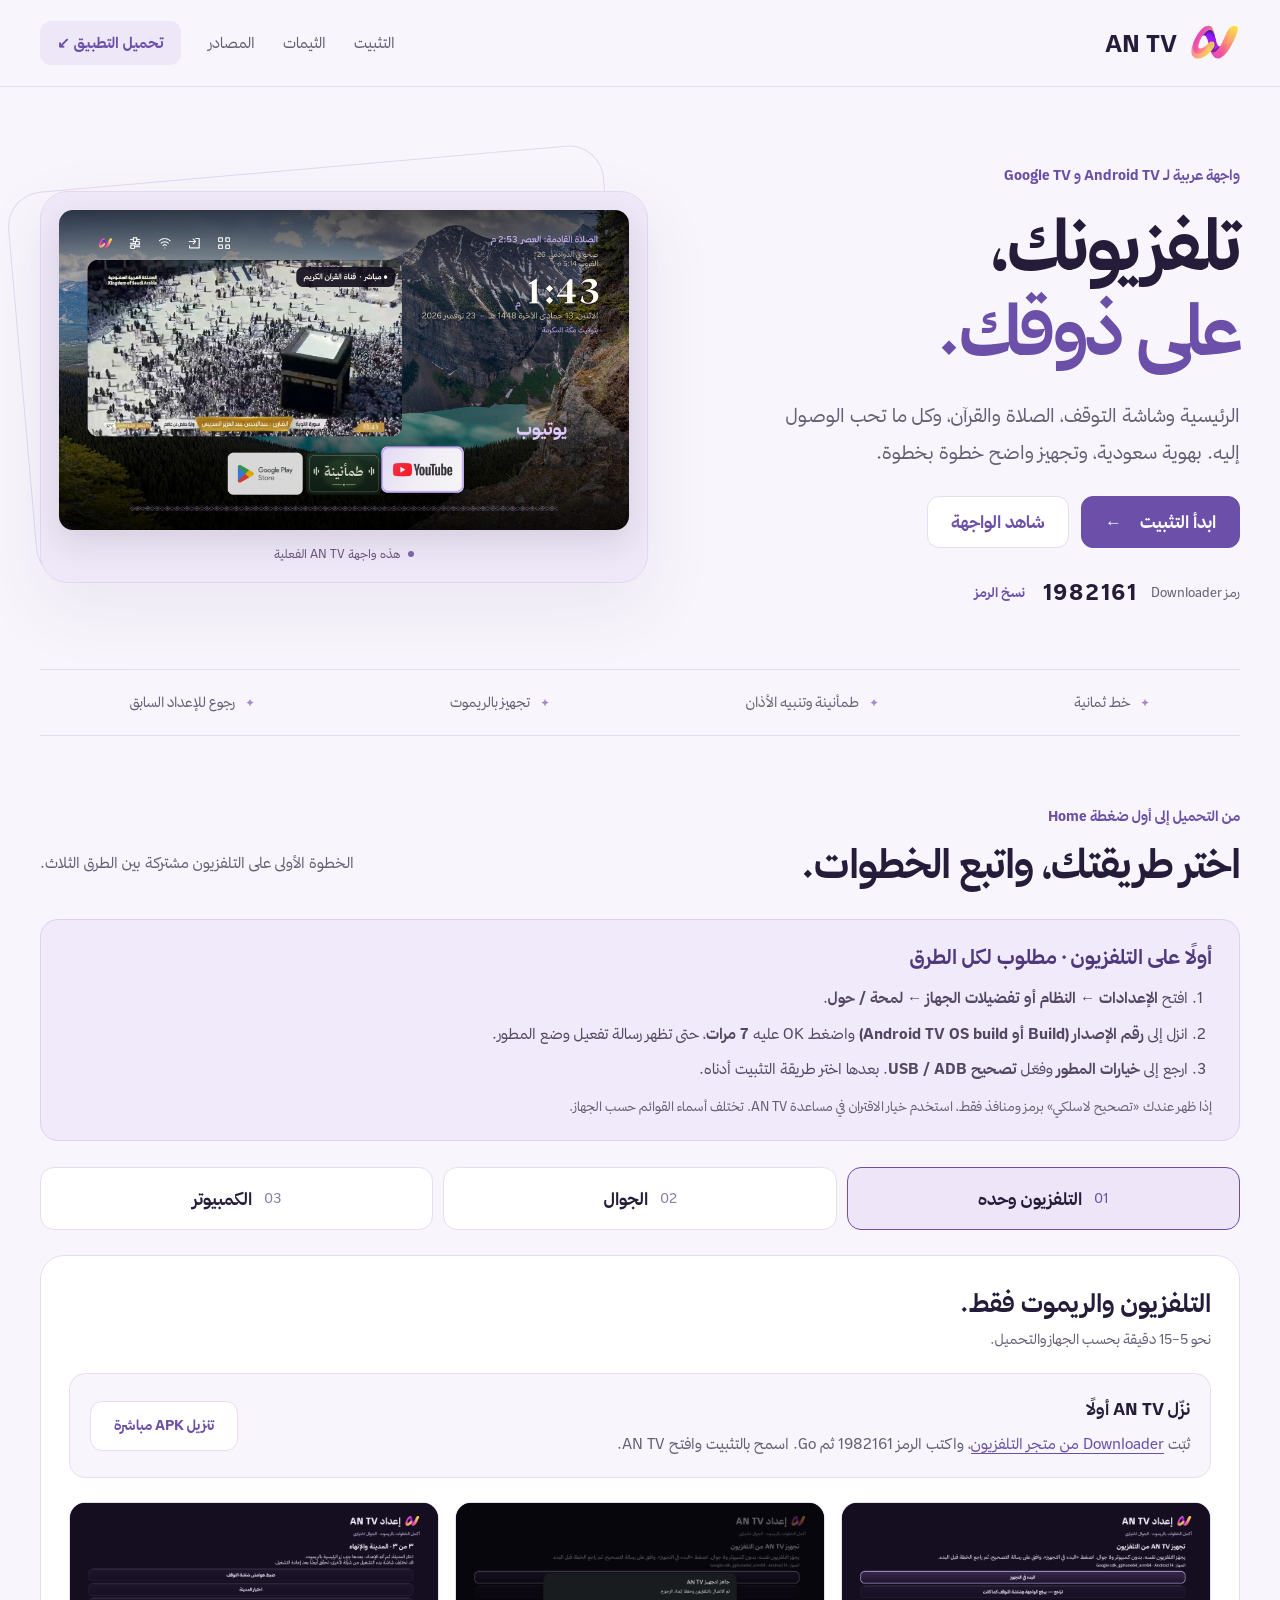
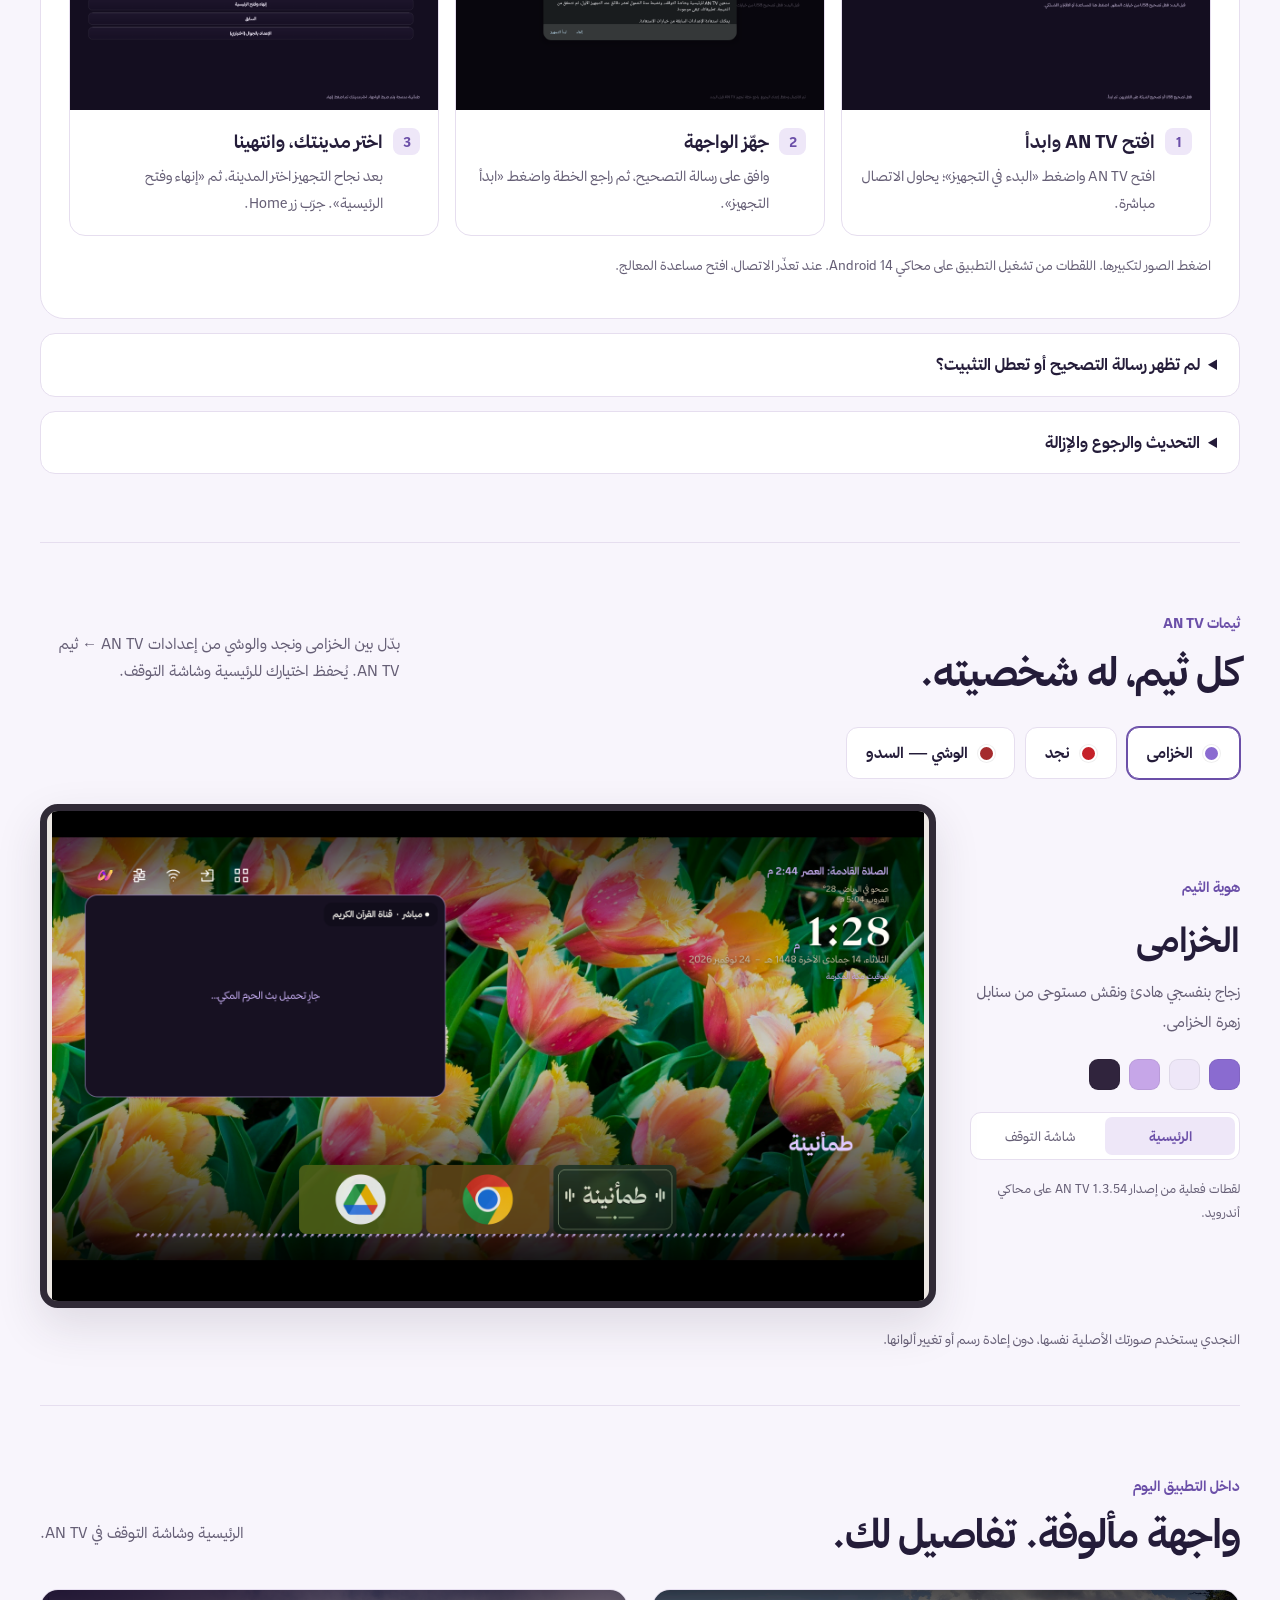
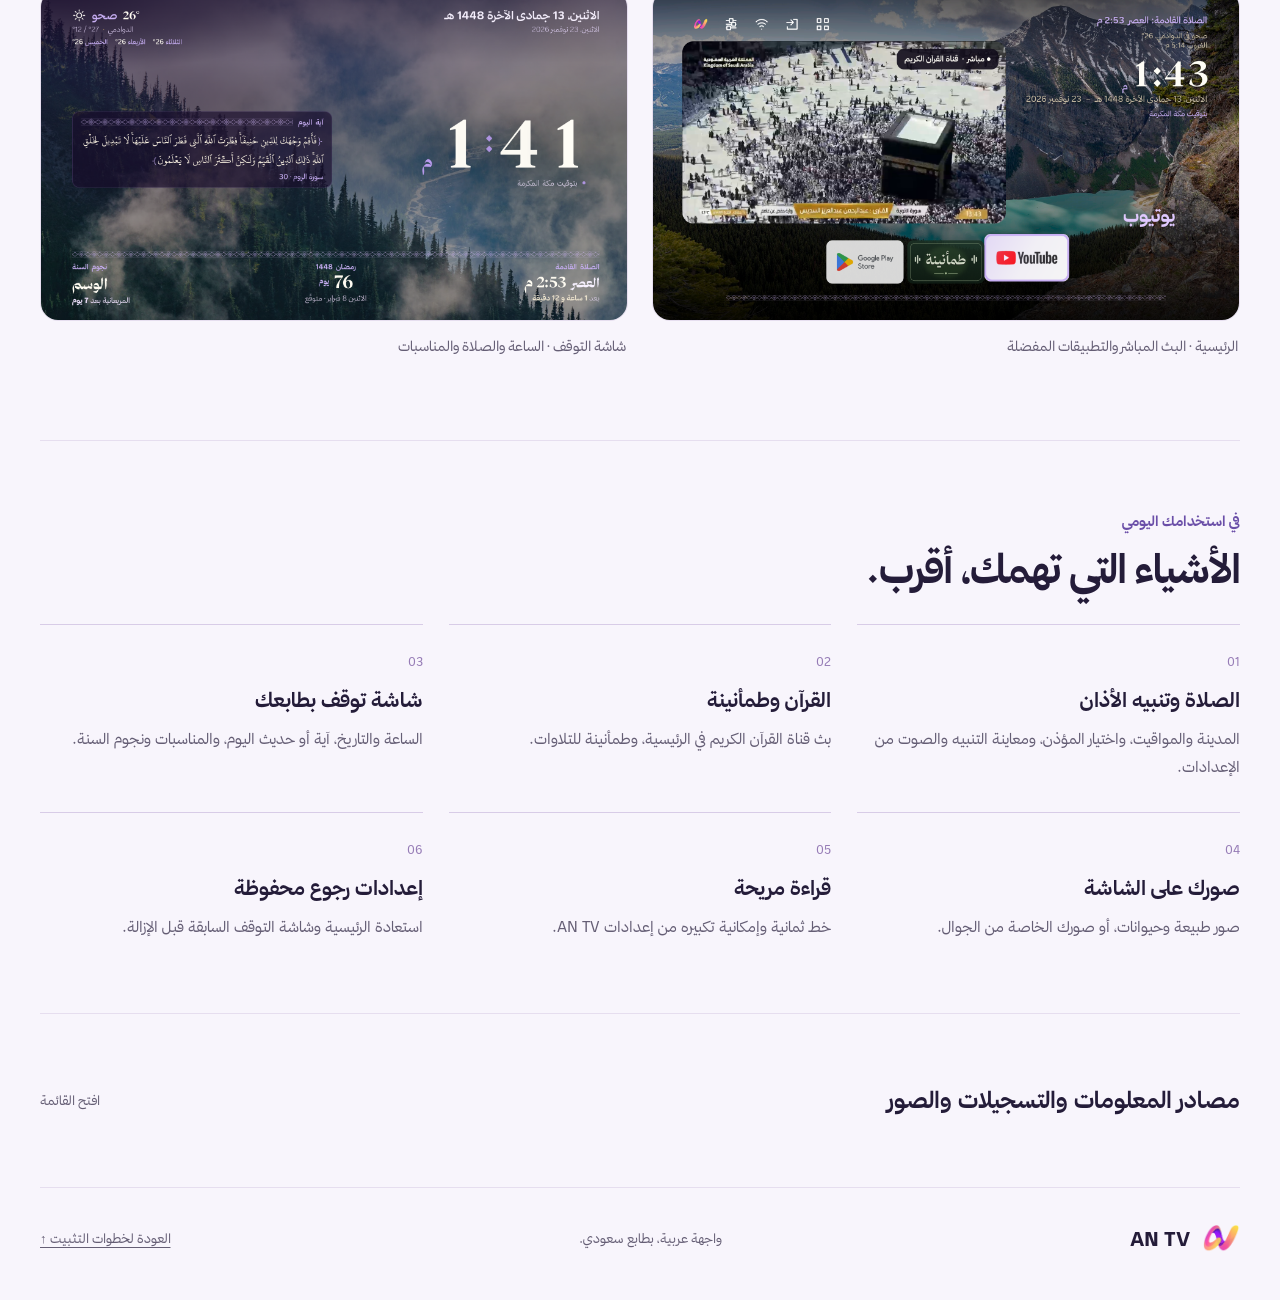
==== commit 2e6b328c: "Show shipped themes with actual app screenshots" ====
--- a/docs/index.html
+++ b/docs/index.html
@@ -62,8 +62,8 @@
 adb -s &quot;$AN_TV_CONNECT&quot; tcpip 5555</code></pre></div></details></div>
 <details class="help-fold"><summary>لم تظهر رسالة التصحيح أو تعطل التثبيت؟</summary><p>أعد تشغيل التلفزيون وجرّب «البدء في التجهيز». بعض الأجهزة تحتاج الاقتران اللاسلكي أو كمبيوترًا مرة واحدة. عند «تطبيق ضار ومحظور» أرسل التحذير لفحص السبب؛ حظر سوني لم يُحسم بعد.</p></details>
 <details class="help-fold"><summary>التحديث والرجوع والإزالة</summary><div class="compact-grid"><div><h4>التحديث</h4><p>إعدادات AN TV ← تحديث AN TV. وافق على التثبيت إن طلب أندرويد.</p></div><div><h4>الرجوع</h4><p>افتح معالج الإعداد واختر «تراجع». انتظر النجاح قبل حذف التطبيق.</p></div><div><h4>ماذا يُحفظ؟</h4><p>اختيار الرئيسية وشاشة التوقف ومدة الخمول. هذه إعدادات رجوع، وليست نسخة كاملة لنظام التشغيل.</p></div></div></details></section>
-<section id="themes" class="section themes-section"><div class="section-heading"><div><span class="eyebrow">اقتراحات لثيمات AN TV</span><h2>كل ثيم، له شخصيته.</h2></div><p>اختر هوية، وجرّبها على النموذج. هذه مقترحات مرئية، لم تُطبّق على تطبيق التلفزيون.</p></div><div class="theme-choices" role="group" aria-label="الثيم المقترح"><button data-theme="lavender" aria-pressed="true"><span class="theme-swatch" style="--swatch:#8a6bd0"></span>خزامى</button><button data-theme="najdi" aria-pressed="false"><span class="theme-swatch" style="--swatch:#c52129"></span>نجدي</button></div><div class="theme-layout"><div class="theme-description"><span class="eyebrow">هوية مقترحة</span><h3 id="theme-title" aria-live="polite">خزامى</h3><p id="theme-description">بنفسجي ناعم، زجاج هادئ، وسدو رفيع. امتداد للهوية الحالية.</p><div id="theme-palette" class="palette" aria-label="ألوان الثيم"></div><div class="preview-switch" role="group" aria-label="نوع المعاينة"><button data-scene="home" aria-pressed="true">الرئيسية</button><button data-scene="saver" aria-pressed="false">شاشة التوقف</button></div><p class="small">المعاينة تصور أولي للهوية وليست لقطة من إصدار مثبت.</p></div><div class="tv-preview" id="theme-preview" data-theme="lavender" data-scene="home"><div class="demo-top"><span>AN TV</span><span>التطبيقات &nbsp; المصادر &nbsp; الإعدادات</span></div><div class="demo-main"><div class="demo-content"><div class="demo-video"><span class="demo-live">مباشر</span><span class="demo-kaaba" aria-hidden="true"></span><strong>قناة القرآن الكريم</strong></div><div class="demo-quote"><span>آية اليوم / حديث اليوم</span><p>مساحة النص اليومي بتنسيق هادئ وواضح.</p></div></div><div class="demo-clock"><span class="demo-prayer">الصلاة القادمة</span><strong dir="ltr">8:24</strong><span>بتوقيت مكة المكرمة</span></div></div><div class="demo-dock"><span>يوتيوب</span><span>طمأنينة</span><span>التطبيقات</span></div><div class="demo-bottom"><span>الصلاة القادمة</span><span>المناسبات</span><span>نجوم السنة</span></div><div class="demo-pattern" aria-hidden="true"><span class="najdi-tile"><img src="assets/najdi-original.png" alt=""></span><span class="najdi-tile"><img src="assets/najdi-original.png" alt=""></span><span class="najdi-tile"><img src="assets/najdi-original.png" alt=""></span><span class="najdi-tile"><img src="assets/najdi-original.png" alt=""></span><span class="najdi-tile"><img src="assets/najdi-original.png" alt=""></span></div><div class="demo-caption">تصوّر بصري • بيانات للمعاينة</div></div></div><p class="theme-reference">النجدي يستخدم صورتك الأصلية نفسها، دون إعادة رسم أو تغيير ألوانها.</p></section>
-<section id="preview" class="section"><div class="section-heading"><div><span class="eyebrow">داخل التطبيق اليوم</span><h2>واجهة مألوفة. تفاصيل لك.</h2></div><p>هذه لقطات فعلية من AN TV، مستقلة عن مقترحات الثيمات أعلاه.</p></div><div class="actual-previews"><figure><img loading="lazy" src="assets/current-home.png" alt="الرئيسية في AN TV"><figcaption>الرئيسية · البث المباشر والتطبيقات المفضلة</figcaption></figure><figure><img loading="lazy" src="assets/current-saver.png" alt="شاشة التوقف في AN TV"><figcaption>شاشة التوقف · الساعة والصلاة والمناسبات</figcaption></figure></div></section>
+<section id="themes" class="section themes-section"><div class="section-heading"><div><span class="eyebrow">ثيمات AN TV</span><h2>كل ثيم، له شخصيته.</h2></div><p>بدّل بين الخزامى ونجد والوشي من إعدادات AN TV ← ثيم AN TV. يُحفظ اختيارك للرئيسية وشاشة التوقف.</p></div><div class="theme-choices" role="group" aria-label="الثيم"><button data-theme="lavender" aria-pressed="true"><span class="theme-swatch" style="--swatch:#8a6bd0"></span>الخزامى</button><button data-theme="najdi" aria-pressed="false"><span class="theme-swatch" style="--swatch:#c52129"></span>نجد</button><button data-theme="sadu" aria-pressed="false"><span class="theme-swatch" style="--swatch:#a52b2d"></span>الوشي — السدو</button></div><div class="theme-layout"><div class="theme-description"><span class="eyebrow">هوية الثيم</span><h3 id="theme-title" aria-live="polite">خزامى</h3><p id="theme-description">بنفسجي ناعم، زجاج هادئ، وسدو رفيع. امتداد للهوية الحالية.</p><div id="theme-palette" class="palette" aria-label="ألوان الثيم"></div><div class="preview-switch" role="group" aria-label="نوع المعاينة"><button data-scene="home" aria-pressed="true">الرئيسية</button><button data-scene="saver" aria-pressed="false">شاشة التوقف</button></div><p class="small">لقطات فعلية من إصدار AN TV 1.3.54 على محاكي أندرويد.</p></div><div class="tv-preview real-theme-preview" id="theme-preview" data-theme="lavender" data-scene="home"><img id="theme-shot" src="assets/theme-lavender-home.png" alt="الرئيسية بثيم الخزامى في AN TV"></div></div><p class="theme-reference">النجدي يستخدم صورتك الأصلية نفسها، دون إعادة رسم أو تغيير ألوانها.</p></section>
+<section id="preview" class="section"><div class="section-heading"><div><span class="eyebrow">داخل التطبيق اليوم</span><h2>واجهة مألوفة. تفاصيل لك.</h2></div><p>الرئيسية وشاشة التوقف في AN TV.</p></div><div class="actual-previews"><figure><img loading="lazy" src="assets/current-home.png" alt="الرئيسية في AN TV"><figcaption>الرئيسية · البث المباشر والتطبيقات المفضلة</figcaption></figure><figure><img loading="lazy" src="assets/current-saver.png" alt="شاشة التوقف في AN TV"><figcaption>شاشة التوقف · الساعة والصلاة والمناسبات</figcaption></figure></div></section>
 <section id="features" class="section"><div class="section-heading"><div><span class="eyebrow">في استخدامك اليومي</span><h2>الأشياء التي تهمك، أقرب.</h2></div></div><div class="feature-grid"><article><span>01</span><h3>الصلاة وتنبيه الأذان</h3><p>المدينة والمواقيت، واختيار المؤذن، ومعاينة التنبيه والصوت من الإعدادات.</p></article><article><span>02</span><h3>القرآن وطمأنينة</h3><p>بث قناة القرآن الكريم في الرئيسية، وطمأنينة للتلاوات.</p></article><article><span>03</span><h3>شاشة توقف بطابعك</h3><p>الساعة والتاريخ، آية أو حديث اليوم، والمناسبات ونجوم السنة.</p></article><article><span>04</span><h3>صورك على الشاشة</h3><p>صور طبيعة وحيوانات، أو صورك الخاصة من الجوال.</p></article><article><span>05</span><h3>قراءة مريحة</h3><p>خط ثمانية وإمكانية تكبيره من إعدادات AN TV.</p></article><article><span>06</span><h3>إعدادات رجوع محفوظة</h3><p>استعادة الرئيسية وشاشة التوقف السابقة قبل الإزالة.</p></article></div></section>
 <details id="sources" class="section source-details"><summary>مصادر المعلومات والتسجيلات والصور <span>افتح القائمة</span></summary><div class="sources-body"><h2>من أين تأتي المعلومات؟</h2><p class="sub">تجد هذه القائمة أيضًا داخل التلفزيون: إعدادات AN TV ← مصادر AN TV. ولرابط كل صورة على حدة: صور AN TV.</p><div class="catalog"><article><h3>مواقيت الصلاة والتقويم</h3><p>خدمة <a href="https://www.ummulqura.org.sa/ar">تقويم أم القرى</a> الرسمية عبر مدينة الملك عبدالعزيز للعلوم والتقنية؛ حساب محلي عند انقطاع الاتصال.</p></article><article><h3>رمضان والأعياد والنجوم</h3><p>تواريخ المناسبات وجدول النجوم من <a href="https://aij17.github.io/ramadan-countdown/">موقع دُنُوّ</a>. تُحفظ نسخة للعمل دون إنترنت.</p></article><article><h3>آية اليوم والتفسير</h3><p>نص القرآن و«التفسير الميسر» عبر <a href="https://alquran.cloud">api.alquran.cloud</a>؛ آيات مختارة محفوظة داخل التطبيق مع اسم السورة ورقم الآية.</p></article><article><h3>حديث اليوم</h3><p>مجموعة أحاديث موثقة من الكتب الستة باستخدام <a href="https://github.com/fawazahmed0/hadith-api">Hadith API</a>؛ يظهر مصدر الحديث معه.</p></article><article><h3>الطقس</h3><p>الطقس الحالي وتوقعات الأيام والساعات من البيانات العامة على <a href="https://www.ncm.gov.sa/ar">موقع المركز الوطني للأرصاد</a>، وتتحدث عند الاتصال. عند عدم توفر المدينة ضمن تقرير المركز، يستخدم التطبيق توقع النقطة الأقرب لإحداثياتها من المركز نفسه. بعض التوقعات تعتمد على نماذج عددية.</p></article><article><h3>صور AN TV</h3><p>18 صورة طبيعة محفوظة من Google Chromecast، وصور طبيعة وحيوانات متجددة من <a href="https://commons.wikimedia.org">Wikimedia Commons</a>. تجد اسم المصور ورابط كل صورة محفوظة أو حالية في إعدادات صور AN TV.</p></article><article><h3>القرآن والأذان</h3><p>معاينة قناة القرآن الكريم السعودية، وفتح <a href="https://www.youtube.com/@SaudiQuranTv/live">بثها المباشر</a> عند الاختيار. التلاوات من <a href="https://mp3quran.net">mp3quran.net</a> وتسجيلات الأذان من Archive.org ومصادرها الموثقة.</p></article><article><h3>اختيار المدينة</h3><p>قائمة مناطق ومدن سعودية داخل التطبيق؛ البحث الإضافي يستخدم <a href="https://open-meteo.com/en/docs/geocoding-api">Open-Meteo Geocoding</a>.</p></article></div></div></details>
 <footer><a class="brand" href="#top"><img src="assets/an-logo.png" alt=""><span>AN TV</span></a><p>واجهة عربية، بطابع سعودي.</p><a href="#install">العودة لخطوات التثبيت ↑</a></footer></main><script src="assets/install-guide.js?v=light2"></script></body></html>
--- a/docs/assets/site.css
+++ b/docs/assets/site.css
@@ -10,3 +10,5 @@
 
 /* The original portrait PNG is rotated only by CSS, scaled uniformly and repeated. */
 .najdi-tile{display:none}.tv-preview[data-theme=najdi] .demo-pattern{--strip-height:18px;height:var(--strip-height);display:flex;direction:ltr;background:none;overflow:hidden;opacity:1;gap:0}.tv-preview[data-theme=najdi] .najdi-tile{display:block;position:relative;flex:0 0 calc(var(--strip-height) * 13.181372549019608);height:var(--strip-height);overflow:hidden}.najdi-tile img{position:absolute;left:50%;top:50%;width:var(--strip-height);max-width:none;height:auto;transform:translate(-50%,-50%) rotate(90deg)}@media(max-width:760px){.tv-preview[data-theme=najdi] .demo-pattern{--strip-height:12px}}
+
+.real-theme-preview{display:block;padding:0;overflow:hidden;aspect-ratio:16/9;background:#ece7e3}.real-theme-preview>img{display:block;width:100%;height:100%;object-fit:contain}.theme-choices{flex-wrap:wrap}
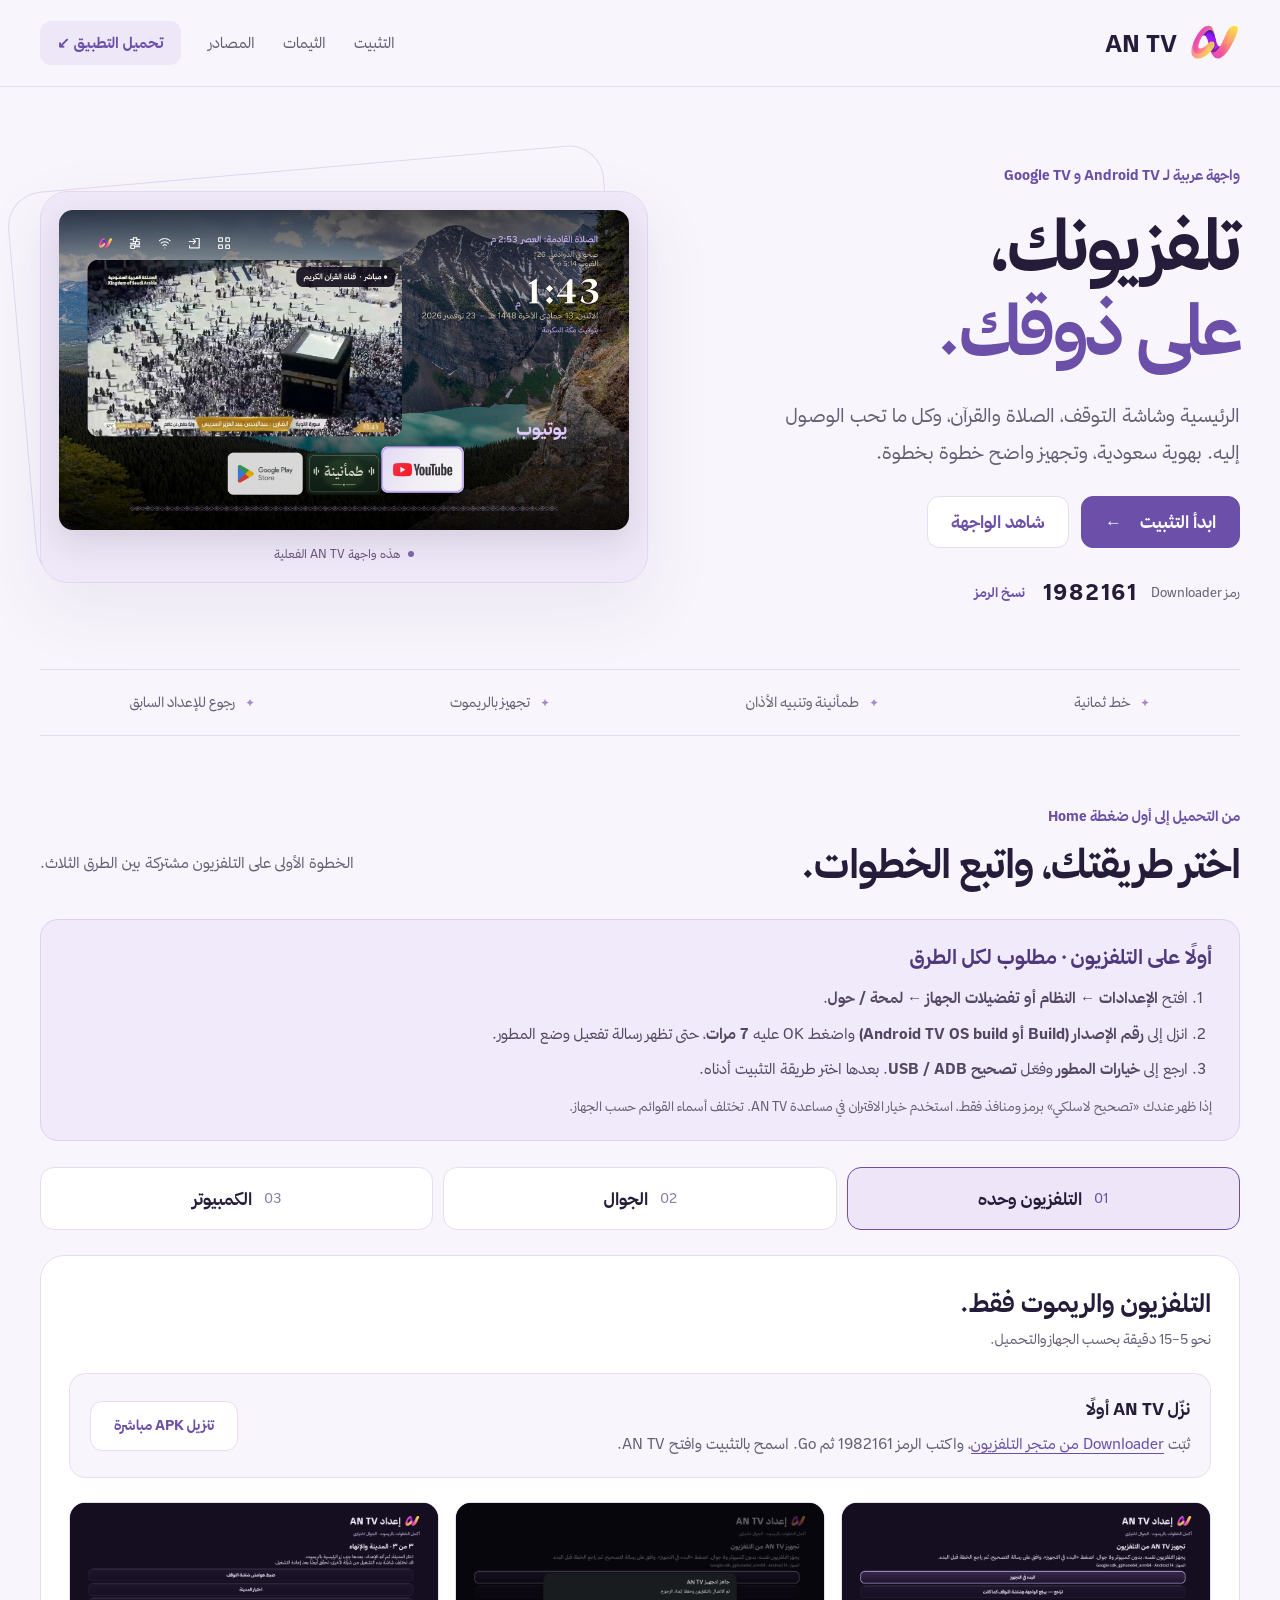
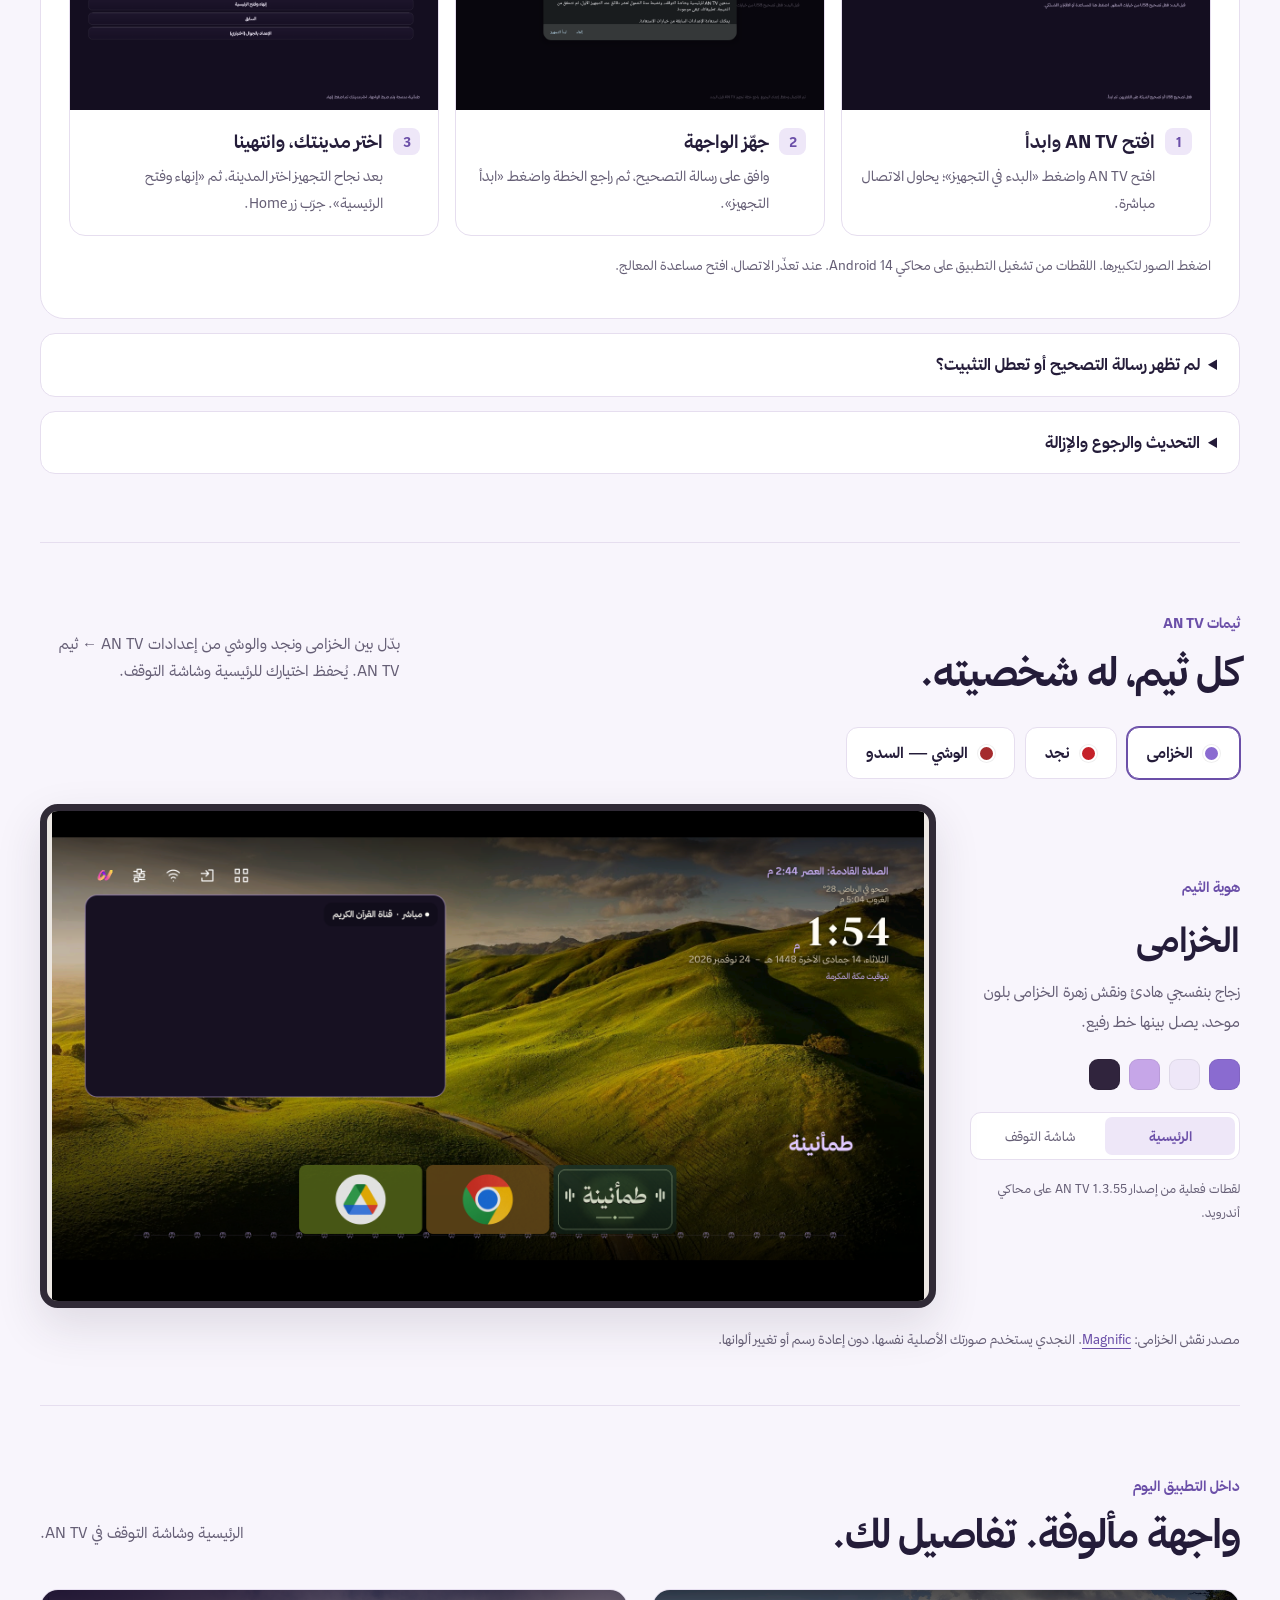
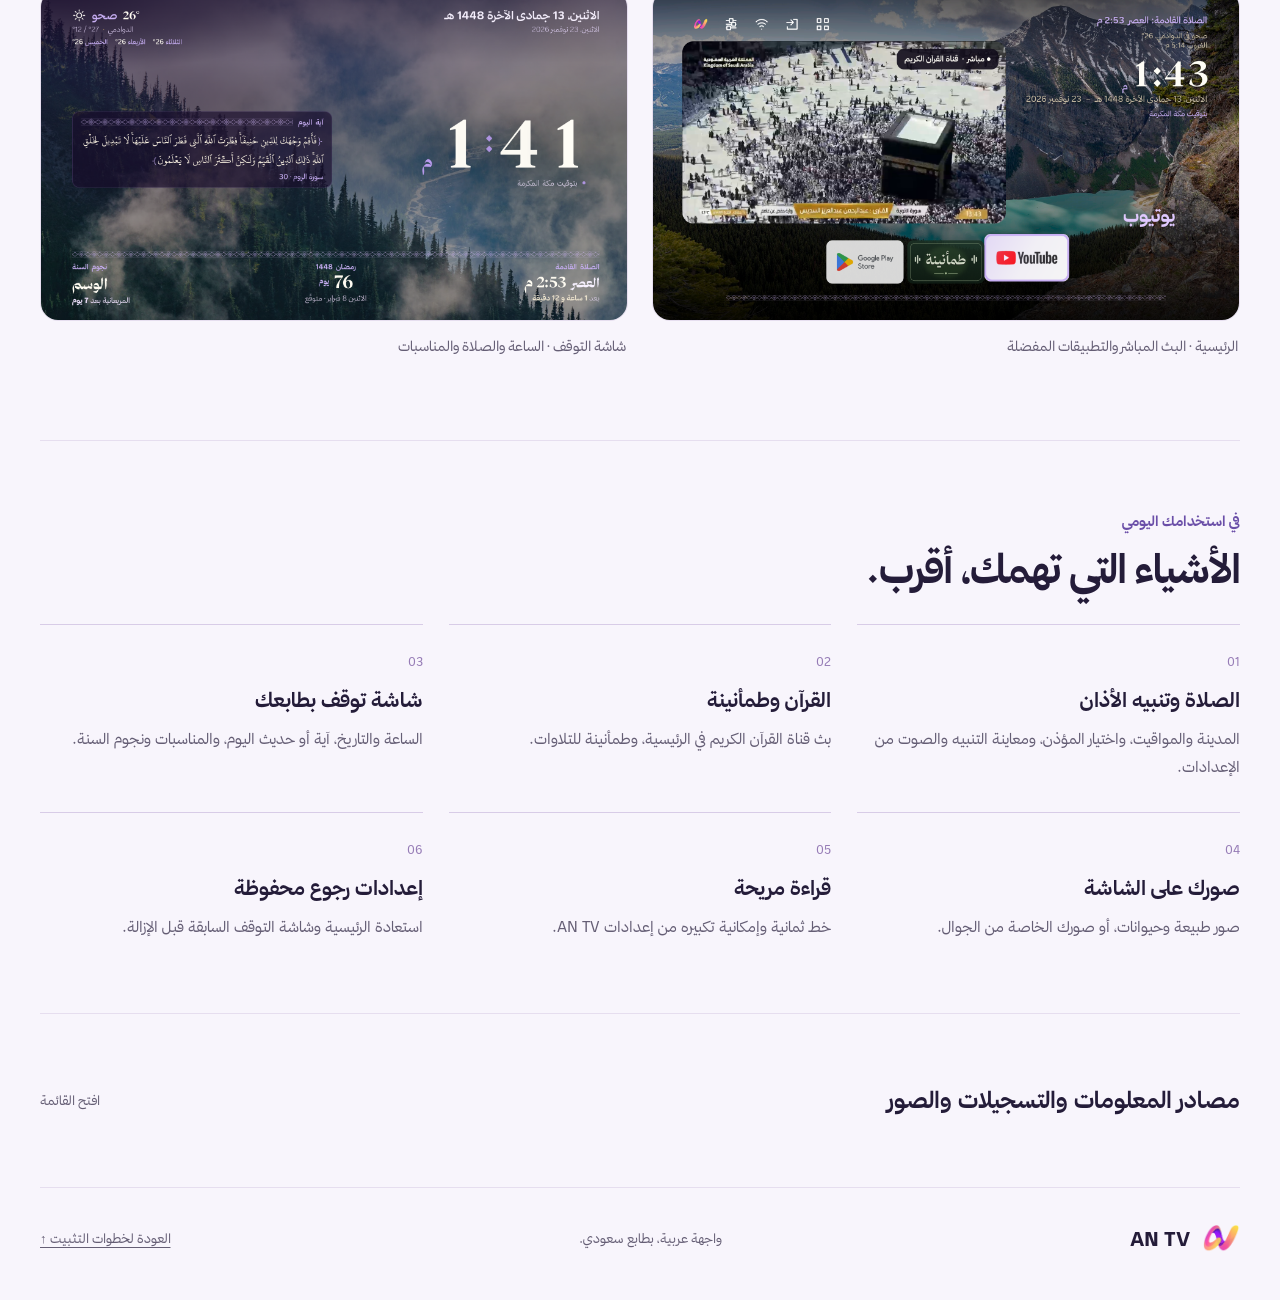
==== commit 4b8fc992: "Update lavender preview with selected flower and source" ====
--- a/docs/index.html
+++ b/docs/index.html
@@ -62,7 +62,7 @@
 adb -s &quot;$AN_TV_CONNECT&quot; tcpip 5555</code></pre></div></details></div>
 <details class="help-fold"><summary>لم تظهر رسالة التصحيح أو تعطل التثبيت؟</summary><p>أعد تشغيل التلفزيون وجرّب «البدء في التجهيز». بعض الأجهزة تحتاج الاقتران اللاسلكي أو كمبيوترًا مرة واحدة. عند «تطبيق ضار ومحظور» أرسل التحذير لفحص السبب؛ حظر سوني لم يُحسم بعد.</p></details>
 <details class="help-fold"><summary>التحديث والرجوع والإزالة</summary><div class="compact-grid"><div><h4>التحديث</h4><p>إعدادات AN TV ← تحديث AN TV. وافق على التثبيت إن طلب أندرويد.</p></div><div><h4>الرجوع</h4><p>افتح معالج الإعداد واختر «تراجع». انتظر النجاح قبل حذف التطبيق.</p></div><div><h4>ماذا يُحفظ؟</h4><p>اختيار الرئيسية وشاشة التوقف ومدة الخمول. هذه إعدادات رجوع، وليست نسخة كاملة لنظام التشغيل.</p></div></div></details></section>
-<section id="themes" class="section themes-section"><div class="section-heading"><div><span class="eyebrow">ثيمات AN TV</span><h2>كل ثيم، له شخصيته.</h2></div><p>بدّل بين الخزامى ونجد والوشي من إعدادات AN TV ← ثيم AN TV. يُحفظ اختيارك للرئيسية وشاشة التوقف.</p></div><div class="theme-choices" role="group" aria-label="الثيم"><button data-theme="lavender" aria-pressed="true"><span class="theme-swatch" style="--swatch:#8a6bd0"></span>الخزامى</button><button data-theme="najdi" aria-pressed="false"><span class="theme-swatch" style="--swatch:#c52129"></span>نجد</button><button data-theme="sadu" aria-pressed="false"><span class="theme-swatch" style="--swatch:#a52b2d"></span>الوشي — السدو</button></div><div class="theme-layout"><div class="theme-description"><span class="eyebrow">هوية الثيم</span><h3 id="theme-title" aria-live="polite">خزامى</h3><p id="theme-description">بنفسجي ناعم، زجاج هادئ، وسدو رفيع. امتداد للهوية الحالية.</p><div id="theme-palette" class="palette" aria-label="ألوان الثيم"></div><div class="preview-switch" role="group" aria-label="نوع المعاينة"><button data-scene="home" aria-pressed="true">الرئيسية</button><button data-scene="saver" aria-pressed="false">شاشة التوقف</button></div><p class="small">لقطات فعلية من إصدار AN TV 1.3.54 على محاكي أندرويد.</p></div><div class="tv-preview real-theme-preview" id="theme-preview" data-theme="lavender" data-scene="home"><img id="theme-shot" src="assets/theme-lavender-home.png" alt="الرئيسية بثيم الخزامى في AN TV"></div></div><p class="theme-reference">النجدي يستخدم صورتك الأصلية نفسها، دون إعادة رسم أو تغيير ألوانها.</p></section>
+<section id="themes" class="section themes-section"><div class="section-heading"><div><span class="eyebrow">ثيمات AN TV</span><h2>كل ثيم، له شخصيته.</h2></div><p>بدّل بين الخزامى ونجد والوشي من إعدادات AN TV ← ثيم AN TV. يُحفظ اختيارك للرئيسية وشاشة التوقف.</p></div><div class="theme-choices" role="group" aria-label="الثيم"><button data-theme="lavender" aria-pressed="true"><span class="theme-swatch" style="--swatch:#8a6bd0"></span>الخزامى</button><button data-theme="najdi" aria-pressed="false"><span class="theme-swatch" style="--swatch:#c52129"></span>نجد</button><button data-theme="sadu" aria-pressed="false"><span class="theme-swatch" style="--swatch:#a52b2d"></span>الوشي — السدو</button></div><div class="theme-layout"><div class="theme-description"><span class="eyebrow">هوية الثيم</span><h3 id="theme-title" aria-live="polite">خزامى</h3><p id="theme-description">بنفسجي ناعم، زجاج هادئ، وسدو رفيع. امتداد للهوية الحالية.</p><div id="theme-palette" class="palette" aria-label="ألوان الثيم"></div><div class="preview-switch" role="group" aria-label="نوع المعاينة"><button data-scene="home" aria-pressed="true">الرئيسية</button><button data-scene="saver" aria-pressed="false">شاشة التوقف</button></div><p class="small">لقطات فعلية من إصدار AN TV 1.3.55 على محاكي أندرويد.</p></div><div class="tv-preview real-theme-preview" id="theme-preview" data-theme="lavender" data-scene="home"><img id="theme-shot" src="assets/theme-lavender-home.png" alt="الرئيسية بثيم الخزامى في AN TV"></div></div><p class="theme-reference">مصدر نقش الخزامى: <a href="https://www.magnific.com/icon/lavender_8467405">Magnific</a>. النجدي يستخدم صورتك الأصلية نفسها، دون إعادة رسم أو تغيير ألوانها.</p></section>
 <section id="preview" class="section"><div class="section-heading"><div><span class="eyebrow">داخل التطبيق اليوم</span><h2>واجهة مألوفة. تفاصيل لك.</h2></div><p>الرئيسية وشاشة التوقف في AN TV.</p></div><div class="actual-previews"><figure><img loading="lazy" src="assets/current-home.png" alt="الرئيسية في AN TV"><figcaption>الرئيسية · البث المباشر والتطبيقات المفضلة</figcaption></figure><figure><img loading="lazy" src="assets/current-saver.png" alt="شاشة التوقف في AN TV"><figcaption>شاشة التوقف · الساعة والصلاة والمناسبات</figcaption></figure></div></section>
 <section id="features" class="section"><div class="section-heading"><div><span class="eyebrow">في استخدامك اليومي</span><h2>الأشياء التي تهمك، أقرب.</h2></div></div><div class="feature-grid"><article><span>01</span><h3>الصلاة وتنبيه الأذان</h3><p>المدينة والمواقيت، واختيار المؤذن، ومعاينة التنبيه والصوت من الإعدادات.</p></article><article><span>02</span><h3>القرآن وطمأنينة</h3><p>بث قناة القرآن الكريم في الرئيسية، وطمأنينة للتلاوات.</p></article><article><span>03</span><h3>شاشة توقف بطابعك</h3><p>الساعة والتاريخ، آية أو حديث اليوم، والمناسبات ونجوم السنة.</p></article><article><span>04</span><h3>صورك على الشاشة</h3><p>صور طبيعة وحيوانات، أو صورك الخاصة من الجوال.</p></article><article><span>05</span><h3>قراءة مريحة</h3><p>خط ثمانية وإمكانية تكبيره من إعدادات AN TV.</p></article><article><span>06</span><h3>إعدادات رجوع محفوظة</h3><p>استعادة الرئيسية وشاشة التوقف السابقة قبل الإزالة.</p></article></div></section>
 <details id="sources" class="section source-details"><summary>مصادر المعلومات والتسجيلات والصور <span>افتح القائمة</span></summary><div class="sources-body"><h2>من أين تأتي المعلومات؟</h2><p class="sub">تجد هذه القائمة أيضًا داخل التلفزيون: إعدادات AN TV ← مصادر AN TV. ولرابط كل صورة على حدة: صور AN TV.</p><div class="catalog"><article><h3>مواقيت الصلاة والتقويم</h3><p>خدمة <a href="https://www.ummulqura.org.sa/ar">تقويم أم القرى</a> الرسمية عبر مدينة الملك عبدالعزيز للعلوم والتقنية؛ حساب محلي عند انقطاع الاتصال.</p></article><article><h3>رمضان والأعياد والنجوم</h3><p>تواريخ المناسبات وجدول النجوم من <a href="https://aij17.github.io/ramadan-countdown/">موقع دُنُوّ</a>. تُحفظ نسخة للعمل دون إنترنت.</p></article><article><h3>آية اليوم والتفسير</h3><p>نص القرآن و«التفسير الميسر» عبر <a href="https://alquran.cloud">api.alquran.cloud</a>؛ آيات مختارة محفوظة داخل التطبيق مع اسم السورة ورقم الآية.</p></article><article><h3>حديث اليوم</h3><p>مجموعة أحاديث موثقة من الكتب الستة باستخدام <a href="https://github.com/fawazahmed0/hadith-api">Hadith API</a>؛ يظهر مصدر الحديث معه.</p></article><article><h3>الطقس</h3><p>الطقس الحالي وتوقعات الأيام والساعات من البيانات العامة على <a href="https://www.ncm.gov.sa/ar">موقع المركز الوطني للأرصاد</a>، وتتحدث عند الاتصال. عند عدم توفر المدينة ضمن تقرير المركز، يستخدم التطبيق توقع النقطة الأقرب لإحداثياتها من المركز نفسه. بعض التوقعات تعتمد على نماذج عددية.</p></article><article><h3>صور AN TV</h3><p>18 صورة طبيعة محفوظة من Google Chromecast، وصور طبيعة وحيوانات متجددة من <a href="https://commons.wikimedia.org">Wikimedia Commons</a>. تجد اسم المصور ورابط كل صورة محفوظة أو حالية في إعدادات صور AN TV.</p></article><article><h3>القرآن والأذان</h3><p>معاينة قناة القرآن الكريم السعودية، وفتح <a href="https://www.youtube.com/@SaudiQuranTv/live">بثها المباشر</a> عند الاختيار. التلاوات من <a href="https://mp3quran.net">mp3quran.net</a> وتسجيلات الأذان من Archive.org ومصادرها الموثقة.</p></article><article><h3>اختيار المدينة</h3><p>قائمة مناطق ومدن سعودية داخل التطبيق؛ البحث الإضافي يستخدم <a href="https://open-meteo.com/en/docs/geocoding-api">Open-Meteo Geocoding</a>.</p></article></div></div></details>
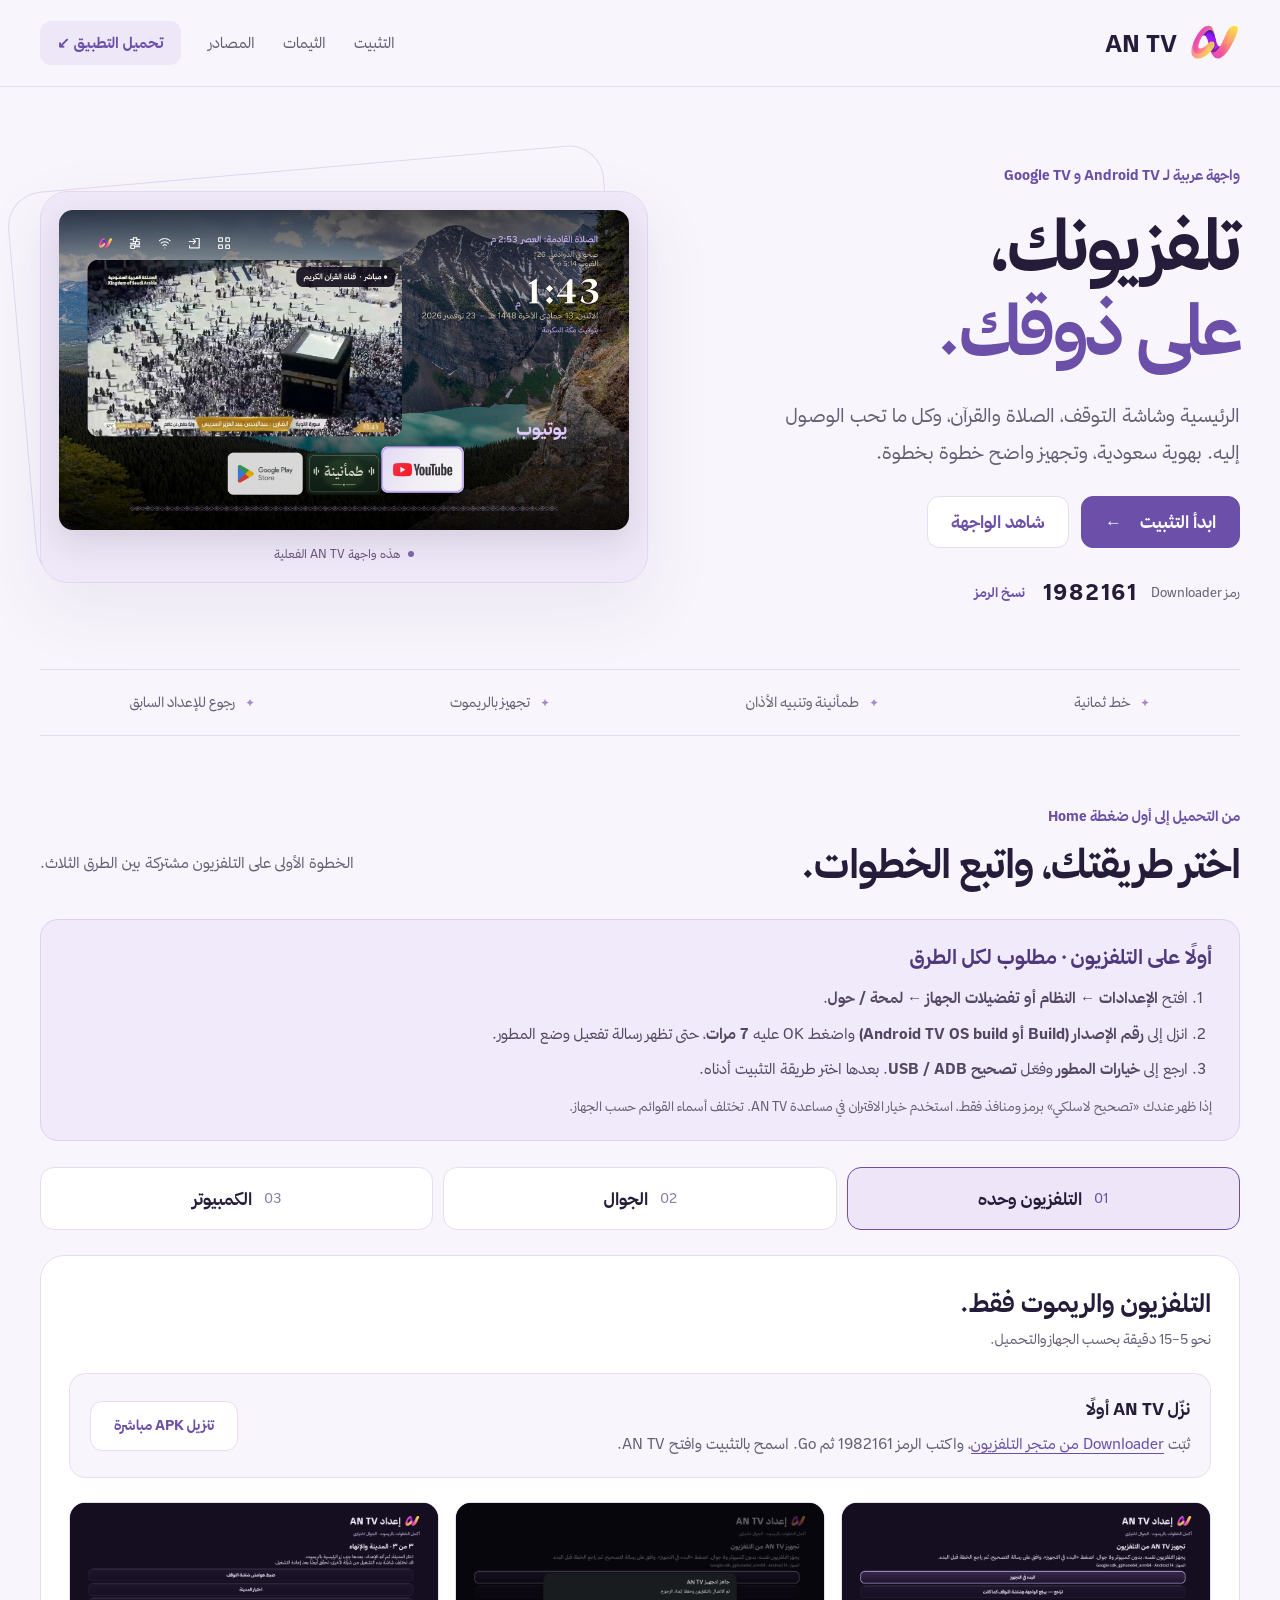
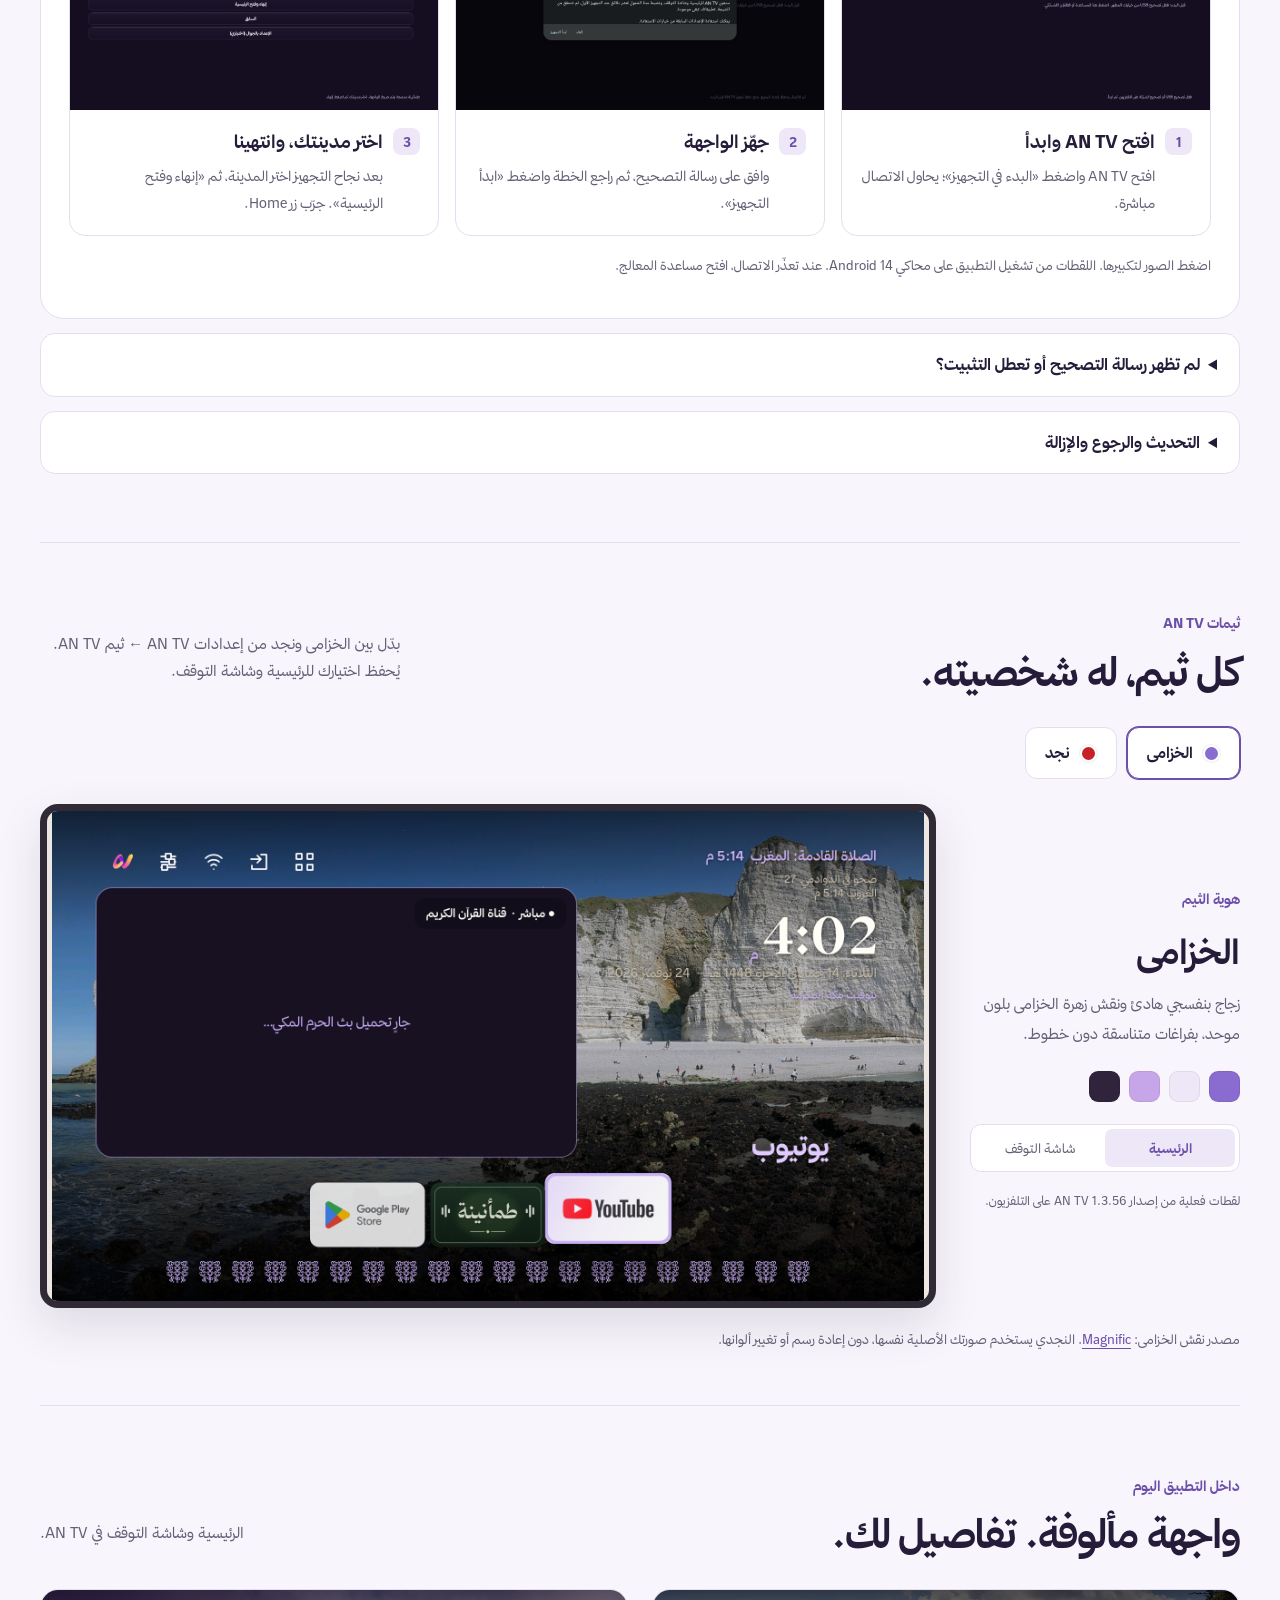
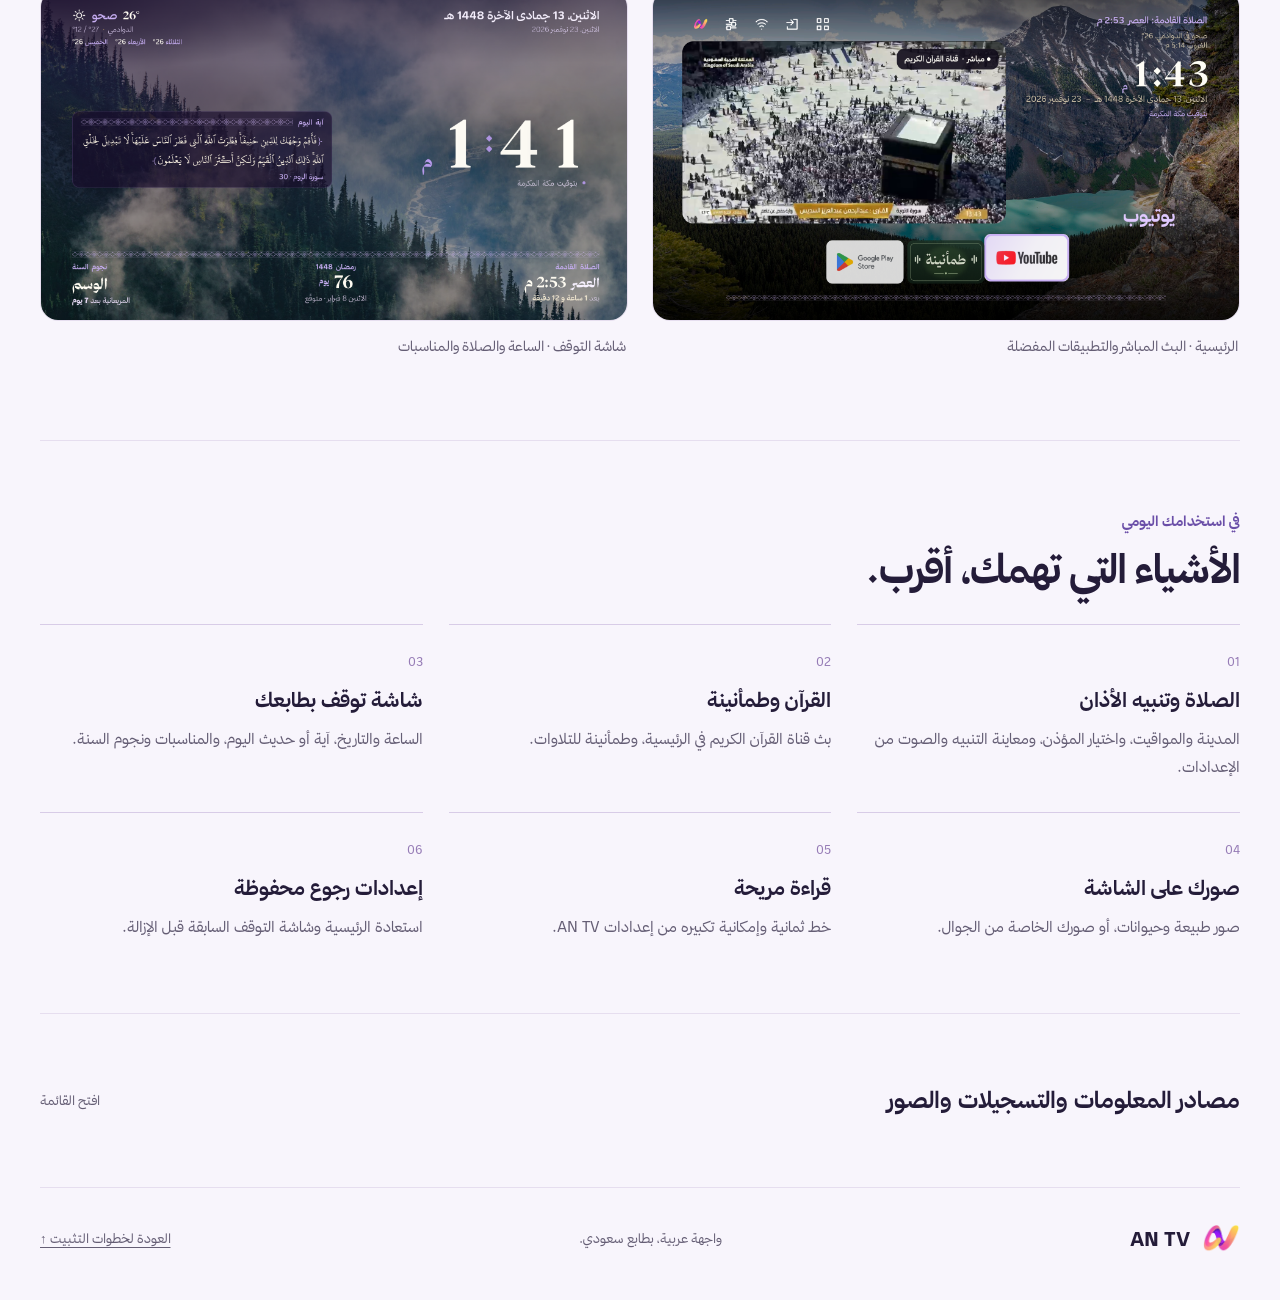
==== commit d24a5b37: "Show enlarged continuous ornaments and remove Sadu selection" ====
--- a/docs/index.html
+++ b/docs/index.html
@@ -62,7 +62,7 @@
 adb -s &quot;$AN_TV_CONNECT&quot; tcpip 5555</code></pre></div></details></div>
 <details class="help-fold"><summary>لم تظهر رسالة التصحيح أو تعطل التثبيت؟</summary><p>أعد تشغيل التلفزيون وجرّب «البدء في التجهيز». بعض الأجهزة تحتاج الاقتران اللاسلكي أو كمبيوترًا مرة واحدة. عند «تطبيق ضار ومحظور» أرسل التحذير لفحص السبب؛ حظر سوني لم يُحسم بعد.</p></details>
 <details class="help-fold"><summary>التحديث والرجوع والإزالة</summary><div class="compact-grid"><div><h4>التحديث</h4><p>إعدادات AN TV ← تحديث AN TV. وافق على التثبيت إن طلب أندرويد.</p></div><div><h4>الرجوع</h4><p>افتح معالج الإعداد واختر «تراجع». انتظر النجاح قبل حذف التطبيق.</p></div><div><h4>ماذا يُحفظ؟</h4><p>اختيار الرئيسية وشاشة التوقف ومدة الخمول. هذه إعدادات رجوع، وليست نسخة كاملة لنظام التشغيل.</p></div></div></details></section>
-<section id="themes" class="section themes-section"><div class="section-heading"><div><span class="eyebrow">ثيمات AN TV</span><h2>كل ثيم، له شخصيته.</h2></div><p>بدّل بين الخزامى ونجد والوشي من إعدادات AN TV ← ثيم AN TV. يُحفظ اختيارك للرئيسية وشاشة التوقف.</p></div><div class="theme-choices" role="group" aria-label="الثيم"><button data-theme="lavender" aria-pressed="true"><span class="theme-swatch" style="--swatch:#8a6bd0"></span>الخزامى</button><button data-theme="najdi" aria-pressed="false"><span class="theme-swatch" style="--swatch:#c52129"></span>نجد</button><button data-theme="sadu" aria-pressed="false"><span class="theme-swatch" style="--swatch:#a52b2d"></span>الوشي — السدو</button></div><div class="theme-layout"><div class="theme-description"><span class="eyebrow">هوية الثيم</span><h3 id="theme-title" aria-live="polite">خزامى</h3><p id="theme-description">بنفسجي ناعم، زجاج هادئ، وسدو رفيع. امتداد للهوية الحالية.</p><div id="theme-palette" class="palette" aria-label="ألوان الثيم"></div><div class="preview-switch" role="group" aria-label="نوع المعاينة"><button data-scene="home" aria-pressed="true">الرئيسية</button><button data-scene="saver" aria-pressed="false">شاشة التوقف</button></div><p class="small">لقطات فعلية من إصدار AN TV 1.3.55 على محاكي أندرويد.</p></div><div class="tv-preview real-theme-preview" id="theme-preview" data-theme="lavender" data-scene="home"><img id="theme-shot" src="assets/theme-lavender-home.png" alt="الرئيسية بثيم الخزامى في AN TV"></div></div><p class="theme-reference">مصدر نقش الخزامى: <a href="https://www.magnific.com/icon/lavender_8467405">Magnific</a>. النجدي يستخدم صورتك الأصلية نفسها، دون إعادة رسم أو تغيير ألوانها.</p></section>
+<section id="themes" class="section themes-section"><div class="section-heading"><div><span class="eyebrow">ثيمات AN TV</span><h2>كل ثيم، له شخصيته.</h2></div><p>بدّل بين الخزامى ونجد من إعدادات AN TV ← ثيم AN TV. يُحفظ اختيارك للرئيسية وشاشة التوقف.</p></div><div class="theme-choices" role="group" aria-label="الثيم"><button data-theme="lavender" aria-pressed="true"><span class="theme-swatch" style="--swatch:#8a6bd0"></span>الخزامى</button><button data-theme="najdi" aria-pressed="false"><span class="theme-swatch" style="--swatch:#c52129"></span>نجد</button></div><div class="theme-layout"><div class="theme-description"><span class="eyebrow">هوية الثيم</span><h3 id="theme-title" aria-live="polite">خزامى</h3><p id="theme-description">بنفسجي ناعم، زجاج هادئ، وسدو رفيع. امتداد للهوية الحالية.</p><div id="theme-palette" class="palette" aria-label="ألوان الثيم"></div><div class="preview-switch" role="group" aria-label="نوع المعاينة"><button data-scene="home" aria-pressed="true">الرئيسية</button><button data-scene="saver" aria-pressed="false">شاشة التوقف</button></div><p class="small">لقطات فعلية من إصدار AN TV 1.3.56 على التلفزيون.</p></div><div class="tv-preview real-theme-preview" id="theme-preview" data-theme="lavender" data-scene="home"><img id="theme-shot" src="assets/theme-lavender-home.png" alt="الرئيسية بثيم الخزامى في AN TV"></div></div><p class="theme-reference">مصدر نقش الخزامى: <a href="https://www.magnific.com/icon/lavender_8467405">Magnific</a>. النجدي يستخدم صورتك الأصلية نفسها، دون إعادة رسم أو تغيير ألوانها.</p></section>
 <section id="preview" class="section"><div class="section-heading"><div><span class="eyebrow">داخل التطبيق اليوم</span><h2>واجهة مألوفة. تفاصيل لك.</h2></div><p>الرئيسية وشاشة التوقف في AN TV.</p></div><div class="actual-previews"><figure><img loading="lazy" src="assets/current-home.png" alt="الرئيسية في AN TV"><figcaption>الرئيسية · البث المباشر والتطبيقات المفضلة</figcaption></figure><figure><img loading="lazy" src="assets/current-saver.png" alt="شاشة التوقف في AN TV"><figcaption>شاشة التوقف · الساعة والصلاة والمناسبات</figcaption></figure></div></section>
 <section id="features" class="section"><div class="section-heading"><div><span class="eyebrow">في استخدامك اليومي</span><h2>الأشياء التي تهمك، أقرب.</h2></div></div><div class="feature-grid"><article><span>01</span><h3>الصلاة وتنبيه الأذان</h3><p>المدينة والمواقيت، واختيار المؤذن، ومعاينة التنبيه والصوت من الإعدادات.</p></article><article><span>02</span><h3>القرآن وطمأنينة</h3><p>بث قناة القرآن الكريم في الرئيسية، وطمأنينة للتلاوات.</p></article><article><span>03</span><h3>شاشة توقف بطابعك</h3><p>الساعة والتاريخ، آية أو حديث اليوم، والمناسبات ونجوم السنة.</p></article><article><span>04</span><h3>صورك على الشاشة</h3><p>صور طبيعة وحيوانات، أو صورك الخاصة من الجوال.</p></article><article><span>05</span><h3>قراءة مريحة</h3><p>خط ثمانية وإمكانية تكبيره من إعدادات AN TV.</p></article><article><span>06</span><h3>إعدادات رجوع محفوظة</h3><p>استعادة الرئيسية وشاشة التوقف السابقة قبل الإزالة.</p></article></div></section>
 <details id="sources" class="section source-details"><summary>مصادر المعلومات والتسجيلات والصور <span>افتح القائمة</span></summary><div class="sources-body"><h2>من أين تأتي المعلومات؟</h2><p class="sub">تجد هذه القائمة أيضًا داخل التلفزيون: إعدادات AN TV ← مصادر AN TV. ولرابط كل صورة على حدة: صور AN TV.</p><div class="catalog"><article><h3>مواقيت الصلاة والتقويم</h3><p>خدمة <a href="https://www.ummulqura.org.sa/ar">تقويم أم القرى</a> الرسمية عبر مدينة الملك عبدالعزيز للعلوم والتقنية؛ حساب محلي عند انقطاع الاتصال.</p></article><article><h3>رمضان والأعياد والنجوم</h3><p>تواريخ المناسبات وجدول النجوم من <a href="https://aij17.github.io/ramadan-countdown/">موقع دُنُوّ</a>. تُحفظ نسخة للعمل دون إنترنت.</p></article><article><h3>آية اليوم والتفسير</h3><p>نص القرآن و«التفسير الميسر» عبر <a href="https://alquran.cloud">api.alquran.cloud</a>؛ آيات مختارة محفوظة داخل التطبيق مع اسم السورة ورقم الآية.</p></article><article><h3>حديث اليوم</h3><p>مجموعة أحاديث موثقة من الكتب الستة باستخدام <a href="https://github.com/fawazahmed0/hadith-api">Hadith API</a>؛ يظهر مصدر الحديث معه.</p></article><article><h3>الطقس</h3><p>الطقس الحالي وتوقعات الأيام والساعات من البيانات العامة على <a href="https://www.ncm.gov.sa/ar">موقع المركز الوطني للأرصاد</a>، وتتحدث عند الاتصال. عند عدم توفر المدينة ضمن تقرير المركز، يستخدم التطبيق توقع النقطة الأقرب لإحداثياتها من المركز نفسه. بعض التوقعات تعتمد على نماذج عددية.</p></article><article><h3>صور AN TV</h3><p>18 صورة طبيعة محفوظة من Google Chromecast، وصور طبيعة وحيوانات متجددة من <a href="https://commons.wikimedia.org">Wikimedia Commons</a>. تجد اسم المصور ورابط كل صورة محفوظة أو حالية في إعدادات صور AN TV.</p></article><article><h3>القرآن والأذان</h3><p>معاينة قناة القرآن الكريم السعودية، وفتح <a href="https://www.youtube.com/@SaudiQuranTv/live">بثها المباشر</a> عند الاختيار. التلاوات من <a href="https://mp3quran.net">mp3quran.net</a> وتسجيلات الأذان من Archive.org ومصادرها الموثقة.</p></article><article><h3>اختيار المدينة</h3><p>قائمة مناطق ومدن سعودية داخل التطبيق؛ البحث الإضافي يستخدم <a href="https://open-meteo.com/en/docs/geocoding-api">Open-Meteo Geocoding</a>.</p></article></div></div></details>
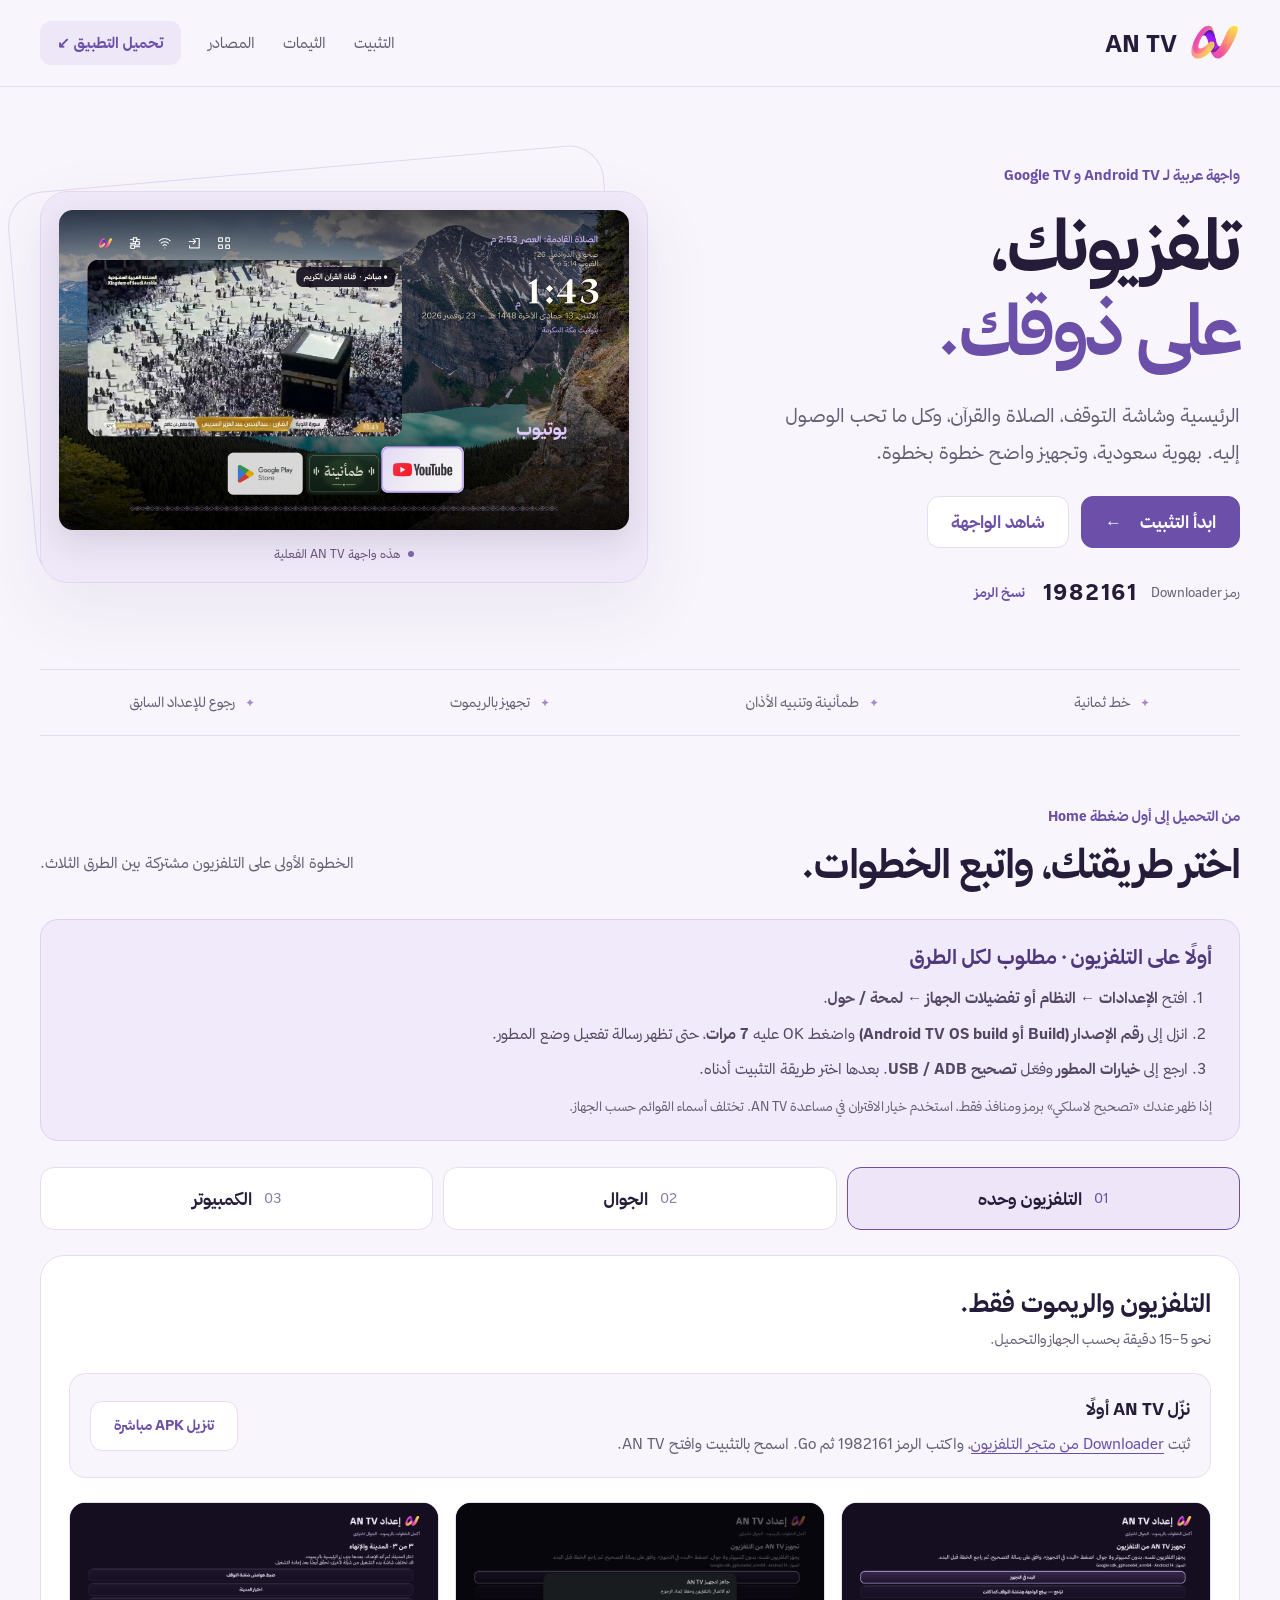
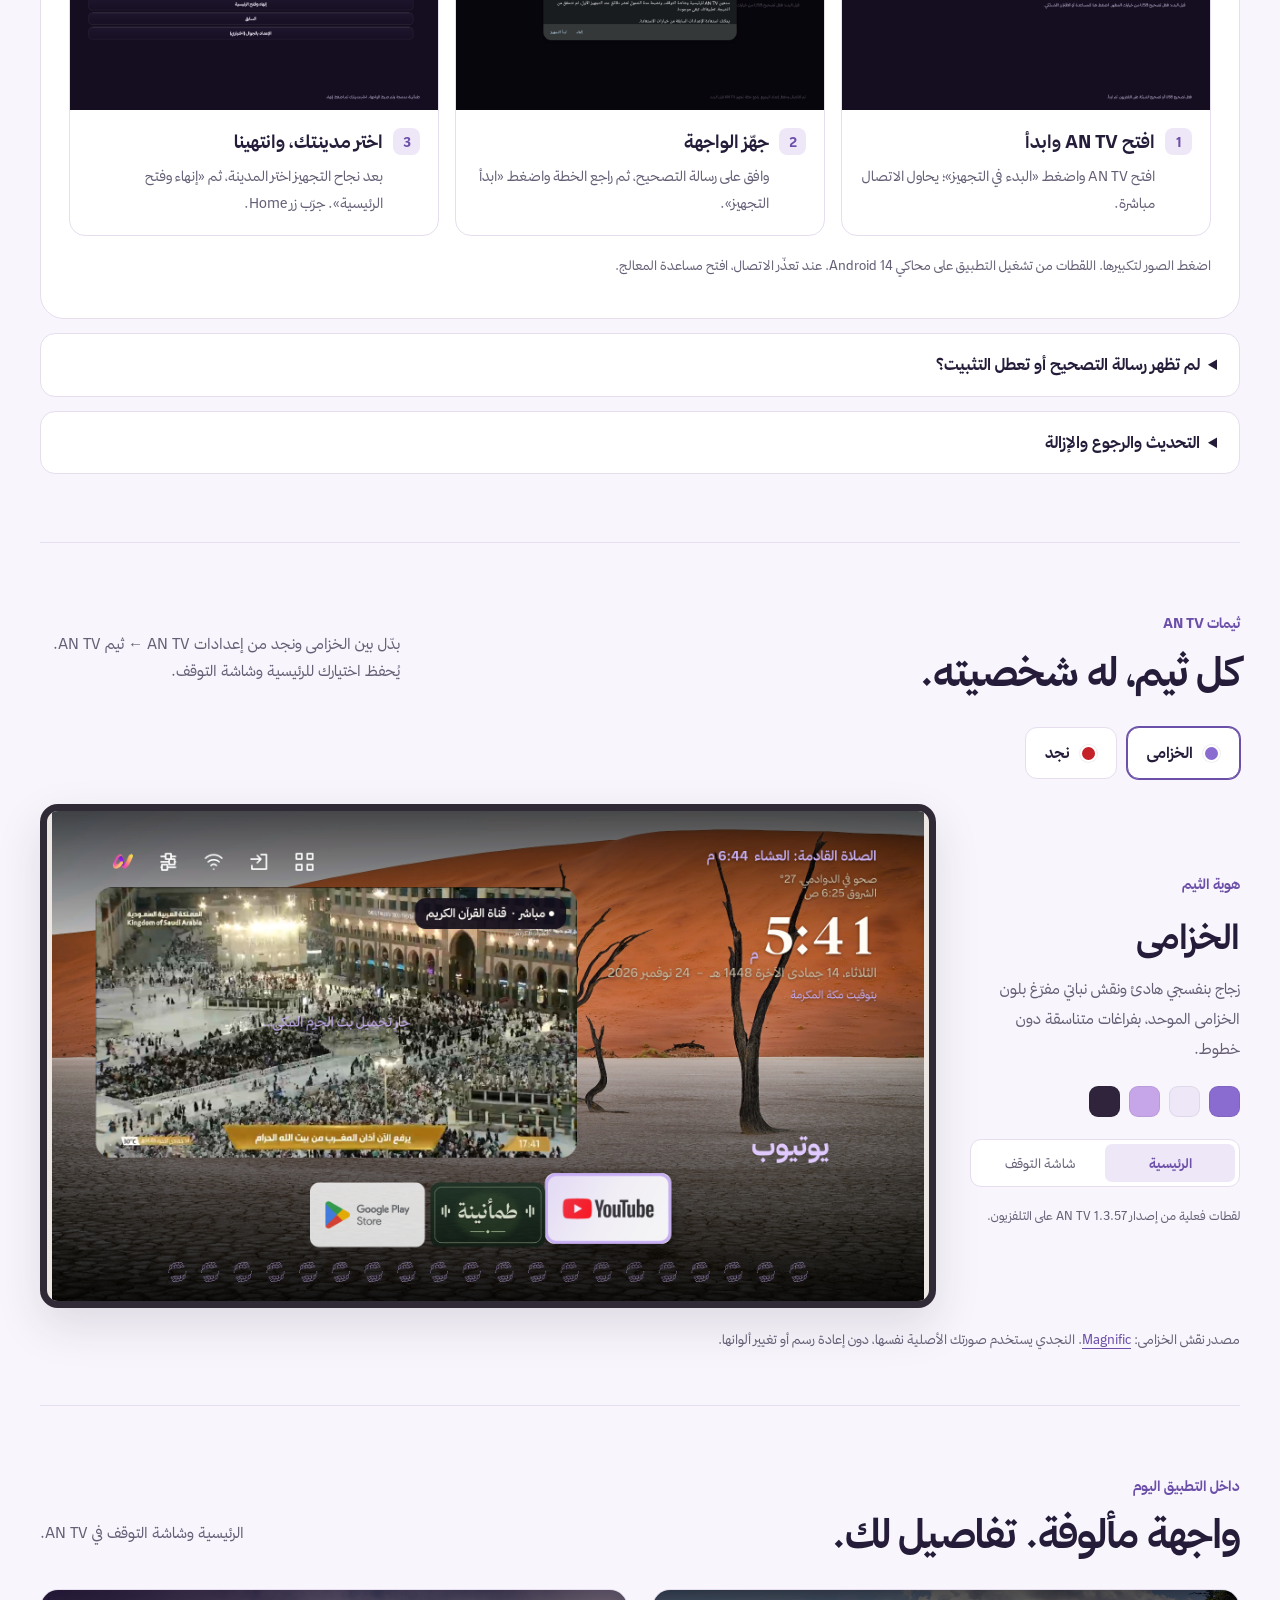
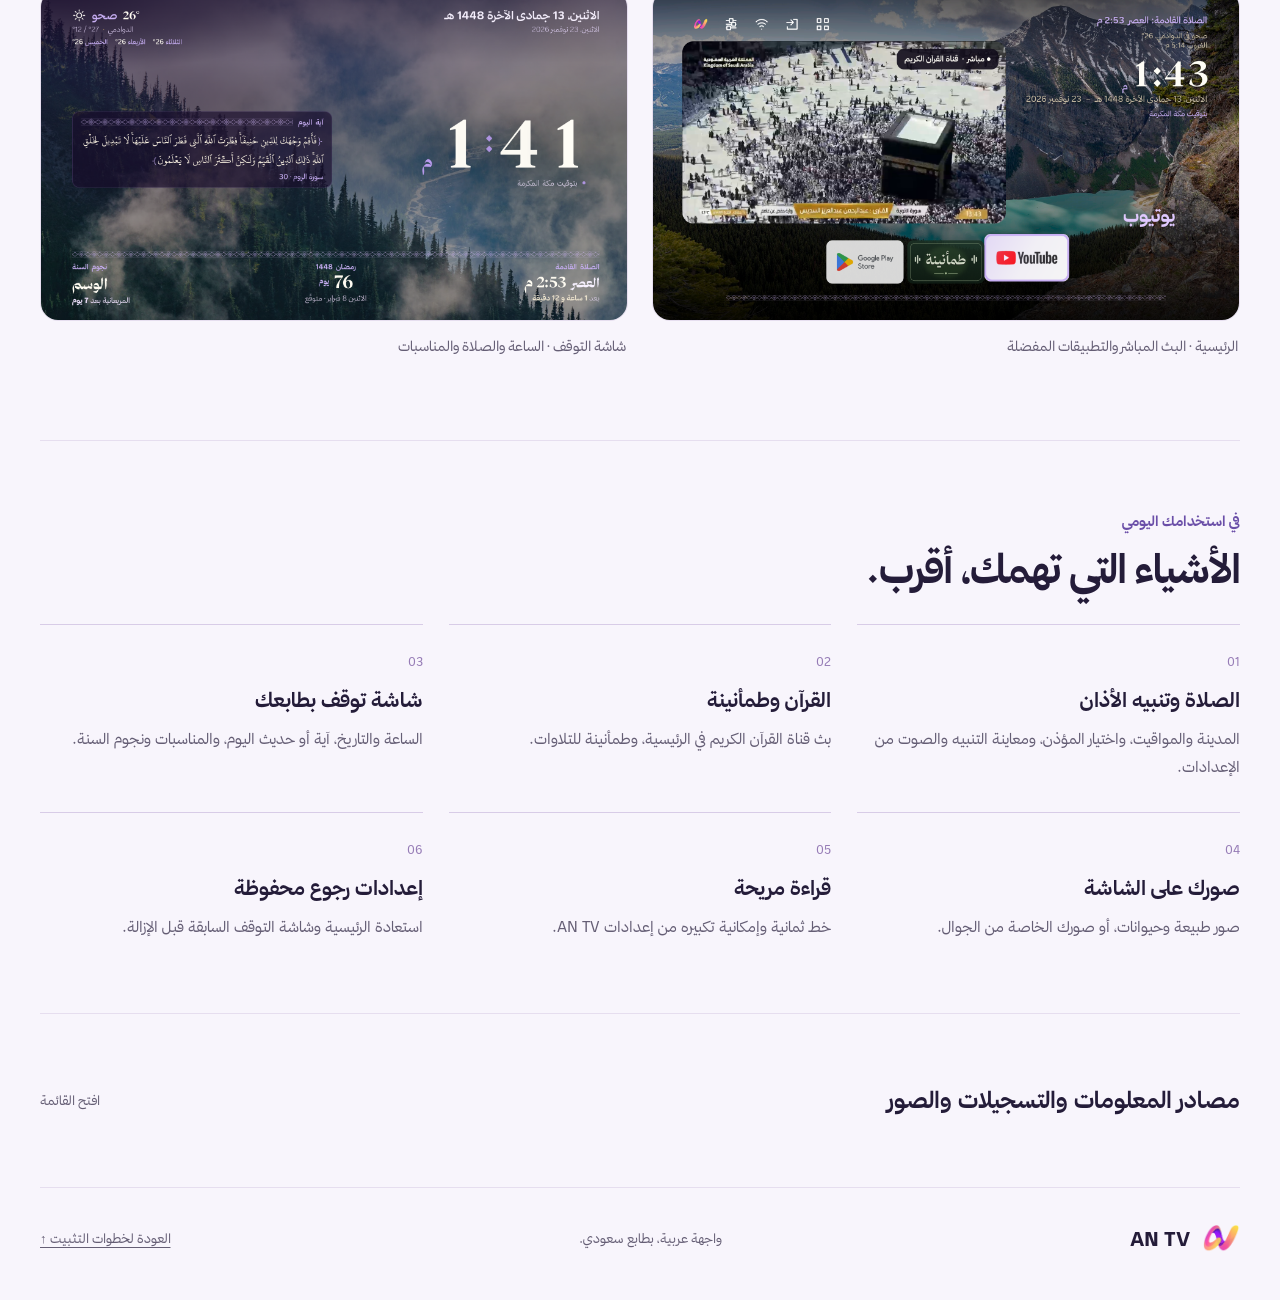
==== commit 095106c5: "Update live theme screenshots and botanical icon source" ====
--- a/docs/index.html
+++ b/docs/index.html
@@ -62,7 +62,7 @@
 adb -s &quot;$AN_TV_CONNECT&quot; tcpip 5555</code></pre></div></details></div>
 <details class="help-fold"><summary>لم تظهر رسالة التصحيح أو تعطل التثبيت؟</summary><p>أعد تشغيل التلفزيون وجرّب «البدء في التجهيز». بعض الأجهزة تحتاج الاقتران اللاسلكي أو كمبيوترًا مرة واحدة. عند «تطبيق ضار ومحظور» أرسل التحذير لفحص السبب؛ حظر سوني لم يُحسم بعد.</p></details>
 <details class="help-fold"><summary>التحديث والرجوع والإزالة</summary><div class="compact-grid"><div><h4>التحديث</h4><p>إعدادات AN TV ← تحديث AN TV. وافق على التثبيت إن طلب أندرويد.</p></div><div><h4>الرجوع</h4><p>افتح معالج الإعداد واختر «تراجع». انتظر النجاح قبل حذف التطبيق.</p></div><div><h4>ماذا يُحفظ؟</h4><p>اختيار الرئيسية وشاشة التوقف ومدة الخمول. هذه إعدادات رجوع، وليست نسخة كاملة لنظام التشغيل.</p></div></div></details></section>
-<section id="themes" class="section themes-section"><div class="section-heading"><div><span class="eyebrow">ثيمات AN TV</span><h2>كل ثيم، له شخصيته.</h2></div><p>بدّل بين الخزامى ونجد من إعدادات AN TV ← ثيم AN TV. يُحفظ اختيارك للرئيسية وشاشة التوقف.</p></div><div class="theme-choices" role="group" aria-label="الثيم"><button data-theme="lavender" aria-pressed="true"><span class="theme-swatch" style="--swatch:#8a6bd0"></span>الخزامى</button><button data-theme="najdi" aria-pressed="false"><span class="theme-swatch" style="--swatch:#c52129"></span>نجد</button></div><div class="theme-layout"><div class="theme-description"><span class="eyebrow">هوية الثيم</span><h3 id="theme-title" aria-live="polite">خزامى</h3><p id="theme-description">بنفسجي ناعم، زجاج هادئ، وسدو رفيع. امتداد للهوية الحالية.</p><div id="theme-palette" class="palette" aria-label="ألوان الثيم"></div><div class="preview-switch" role="group" aria-label="نوع المعاينة"><button data-scene="home" aria-pressed="true">الرئيسية</button><button data-scene="saver" aria-pressed="false">شاشة التوقف</button></div><p class="small">لقطات فعلية من إصدار AN TV 1.3.56 على التلفزيون.</p></div><div class="tv-preview real-theme-preview" id="theme-preview" data-theme="lavender" data-scene="home"><img id="theme-shot" src="assets/theme-lavender-home.png" alt="الرئيسية بثيم الخزامى في AN TV"></div></div><p class="theme-reference">مصدر نقش الخزامى: <a href="https://www.magnific.com/icon/lavender_8467405">Magnific</a>. النجدي يستخدم صورتك الأصلية نفسها، دون إعادة رسم أو تغيير ألوانها.</p></section>
+<section id="themes" class="section themes-section"><div class="section-heading"><div><span class="eyebrow">ثيمات AN TV</span><h2>كل ثيم، له شخصيته.</h2></div><p>بدّل بين الخزامى ونجد من إعدادات AN TV ← ثيم AN TV. يُحفظ اختيارك للرئيسية وشاشة التوقف.</p></div><div class="theme-choices" role="group" aria-label="الثيم"><button data-theme="lavender" aria-pressed="true"><span class="theme-swatch" style="--swatch:#8a6bd0"></span>الخزامى</button><button data-theme="najdi" aria-pressed="false"><span class="theme-swatch" style="--swatch:#c52129"></span>نجد</button></div><div class="theme-layout"><div class="theme-description"><span class="eyebrow">هوية الثيم</span><h3 id="theme-title" aria-live="polite">خزامى</h3><p id="theme-description">بنفسجي ناعم، زجاج هادئ، وسدو رفيع. امتداد للهوية الحالية.</p><div id="theme-palette" class="palette" aria-label="ألوان الثيم"></div><div class="preview-switch" role="group" aria-label="نوع المعاينة"><button data-scene="home" aria-pressed="true">الرئيسية</button><button data-scene="saver" aria-pressed="false">شاشة التوقف</button></div><p class="small">لقطات فعلية من إصدار AN TV 1.3.57 على التلفزيون.</p></div><div class="tv-preview real-theme-preview" id="theme-preview" data-theme="lavender" data-scene="home"><img id="theme-shot" src="assets/theme-lavender-home.png" alt="الرئيسية بثيم الخزامى في AN TV"></div></div><p class="theme-reference">مصدر نقش الخزامى: <a href="https://www.magnific.com/icon/plant_13945886">Magnific</a>. النجدي يستخدم صورتك الأصلية نفسها، دون إعادة رسم أو تغيير ألوانها.</p></section>
 <section id="preview" class="section"><div class="section-heading"><div><span class="eyebrow">داخل التطبيق اليوم</span><h2>واجهة مألوفة. تفاصيل لك.</h2></div><p>الرئيسية وشاشة التوقف في AN TV.</p></div><div class="actual-previews"><figure><img loading="lazy" src="assets/current-home.png" alt="الرئيسية في AN TV"><figcaption>الرئيسية · البث المباشر والتطبيقات المفضلة</figcaption></figure><figure><img loading="lazy" src="assets/current-saver.png" alt="شاشة التوقف في AN TV"><figcaption>شاشة التوقف · الساعة والصلاة والمناسبات</figcaption></figure></div></section>
 <section id="features" class="section"><div class="section-heading"><div><span class="eyebrow">في استخدامك اليومي</span><h2>الأشياء التي تهمك، أقرب.</h2></div></div><div class="feature-grid"><article><span>01</span><h3>الصلاة وتنبيه الأذان</h3><p>المدينة والمواقيت، واختيار المؤذن، ومعاينة التنبيه والصوت من الإعدادات.</p></article><article><span>02</span><h3>القرآن وطمأنينة</h3><p>بث قناة القرآن الكريم في الرئيسية، وطمأنينة للتلاوات.</p></article><article><span>03</span><h3>شاشة توقف بطابعك</h3><p>الساعة والتاريخ، آية أو حديث اليوم، والمناسبات ونجوم السنة.</p></article><article><span>04</span><h3>صورك على الشاشة</h3><p>صور طبيعة وحيوانات، أو صورك الخاصة من الجوال.</p></article><article><span>05</span><h3>قراءة مريحة</h3><p>خط ثمانية وإمكانية تكبيره من إعدادات AN TV.</p></article><article><span>06</span><h3>إعدادات رجوع محفوظة</h3><p>استعادة الرئيسية وشاشة التوقف السابقة قبل الإزالة.</p></article></div></section>
 <details id="sources" class="section source-details"><summary>مصادر المعلومات والتسجيلات والصور <span>افتح القائمة</span></summary><div class="sources-body"><h2>من أين تأتي المعلومات؟</h2><p class="sub">تجد هذه القائمة أيضًا داخل التلفزيون: إعدادات AN TV ← مصادر AN TV. ولرابط كل صورة على حدة: صور AN TV.</p><div class="catalog"><article><h3>مواقيت الصلاة والتقويم</h3><p>خدمة <a href="https://www.ummulqura.org.sa/ar">تقويم أم القرى</a> الرسمية عبر مدينة الملك عبدالعزيز للعلوم والتقنية؛ حساب محلي عند انقطاع الاتصال.</p></article><article><h3>رمضان والأعياد والنجوم</h3><p>تواريخ المناسبات وجدول النجوم من <a href="https://aij17.github.io/ramadan-countdown/">موقع دُنُوّ</a>. تُحفظ نسخة للعمل دون إنترنت.</p></article><article><h3>آية اليوم والتفسير</h3><p>نص القرآن و«التفسير الميسر» عبر <a href="https://alquran.cloud">api.alquran.cloud</a>؛ آيات مختارة محفوظة داخل التطبيق مع اسم السورة ورقم الآية.</p></article><article><h3>حديث اليوم</h3><p>مجموعة أحاديث موثقة من الكتب الستة باستخدام <a href="https://github.com/fawazahmed0/hadith-api">Hadith API</a>؛ يظهر مصدر الحديث معه.</p></article><article><h3>الطقس</h3><p>الطقس الحالي وتوقعات الأيام والساعات من البيانات العامة على <a href="https://www.ncm.gov.sa/ar">موقع المركز الوطني للأرصاد</a>، وتتحدث عند الاتصال. عند عدم توفر المدينة ضمن تقرير المركز، يستخدم التطبيق توقع النقطة الأقرب لإحداثياتها من المركز نفسه. بعض التوقعات تعتمد على نماذج عددية.</p></article><article><h3>صور AN TV</h3><p>18 صورة طبيعة محفوظة من Google Chromecast، وصور طبيعة وحيوانات متجددة من <a href="https://commons.wikimedia.org">Wikimedia Commons</a>. تجد اسم المصور ورابط كل صورة محفوظة أو حالية في إعدادات صور AN TV.</p></article><article><h3>القرآن والأذان</h3><p>معاينة قناة القرآن الكريم السعودية، وفتح <a href="https://www.youtube.com/@SaudiQuranTv/live">بثها المباشر</a> عند الاختيار. التلاوات من <a href="https://mp3quran.net">mp3quran.net</a> وتسجيلات الأذان من Archive.org ومصادرها الموثقة.</p></article><article><h3>اختيار المدينة</h3><p>قائمة مناطق ومدن سعودية داخل التطبيق؛ البحث الإضافي يستخدم <a href="https://open-meteo.com/en/docs/geocoding-api">Open-Meteo Geocoding</a>.</p></article></div></div></details>
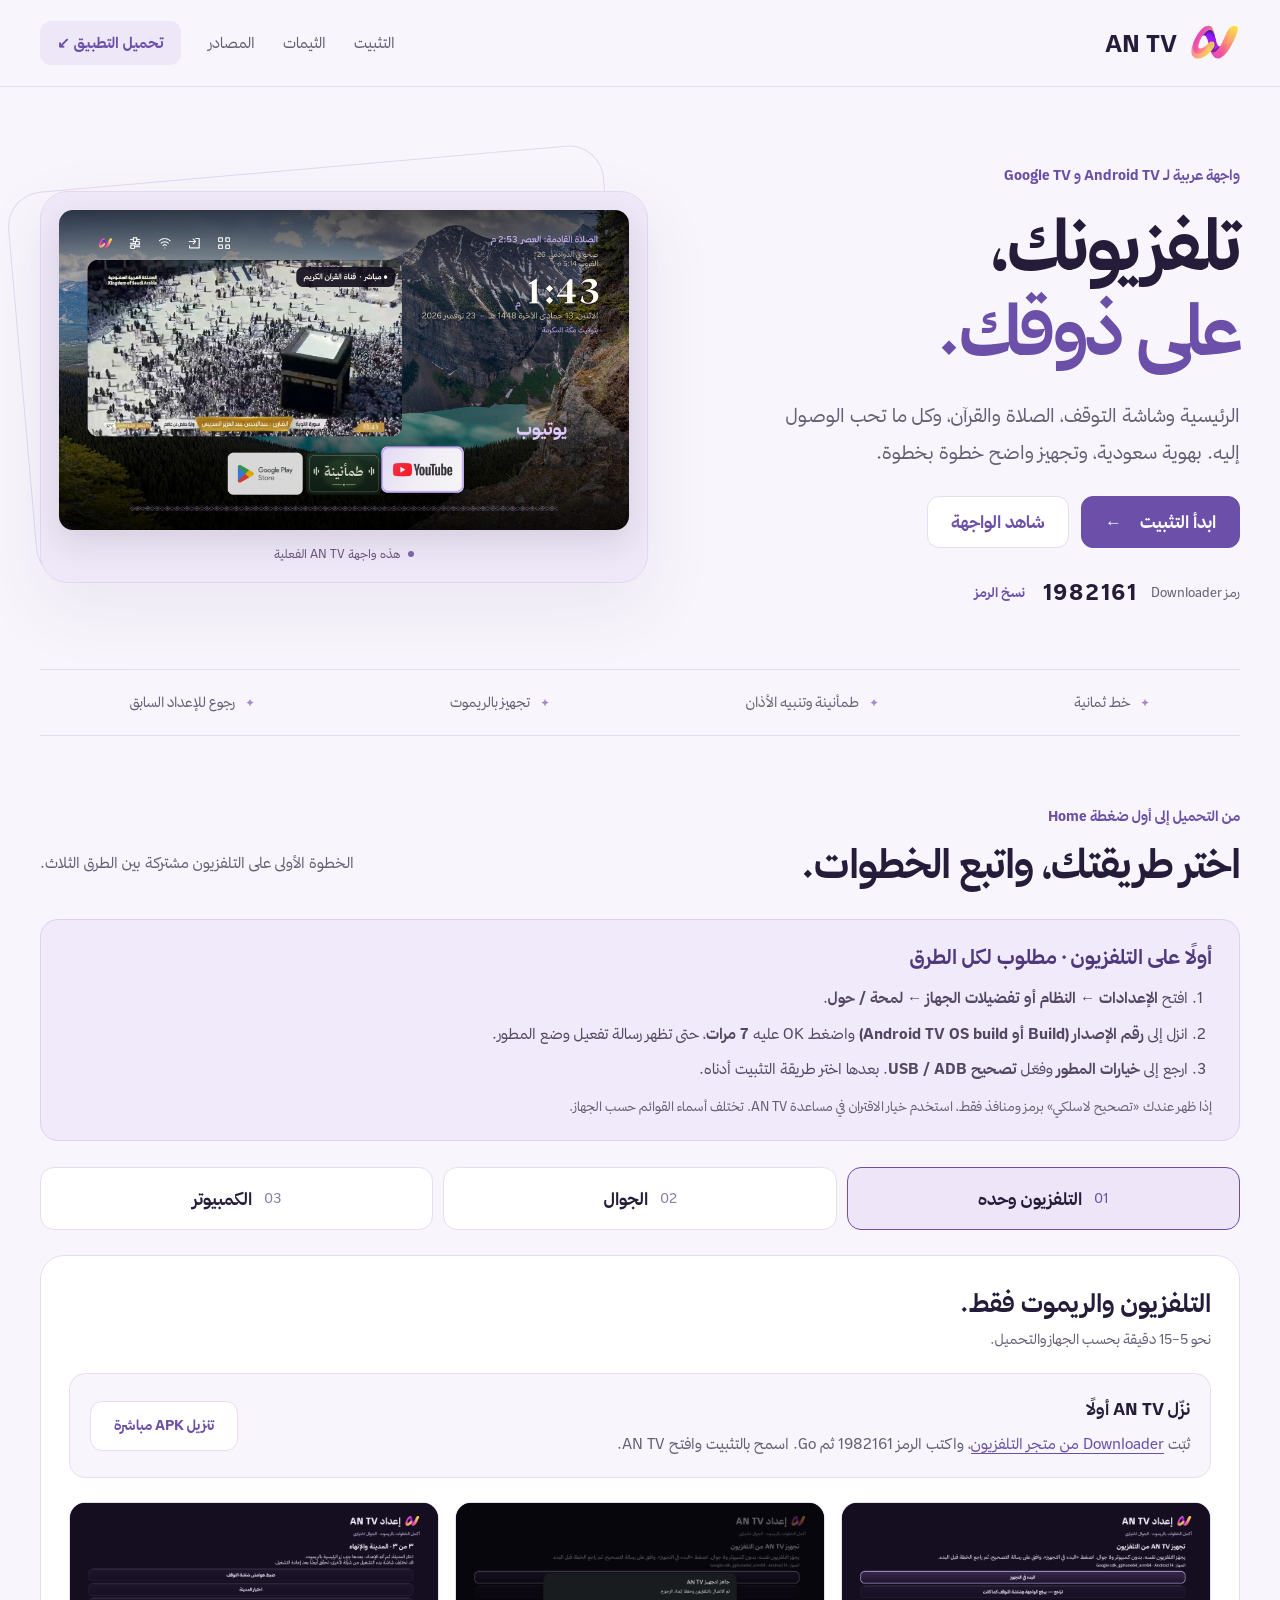
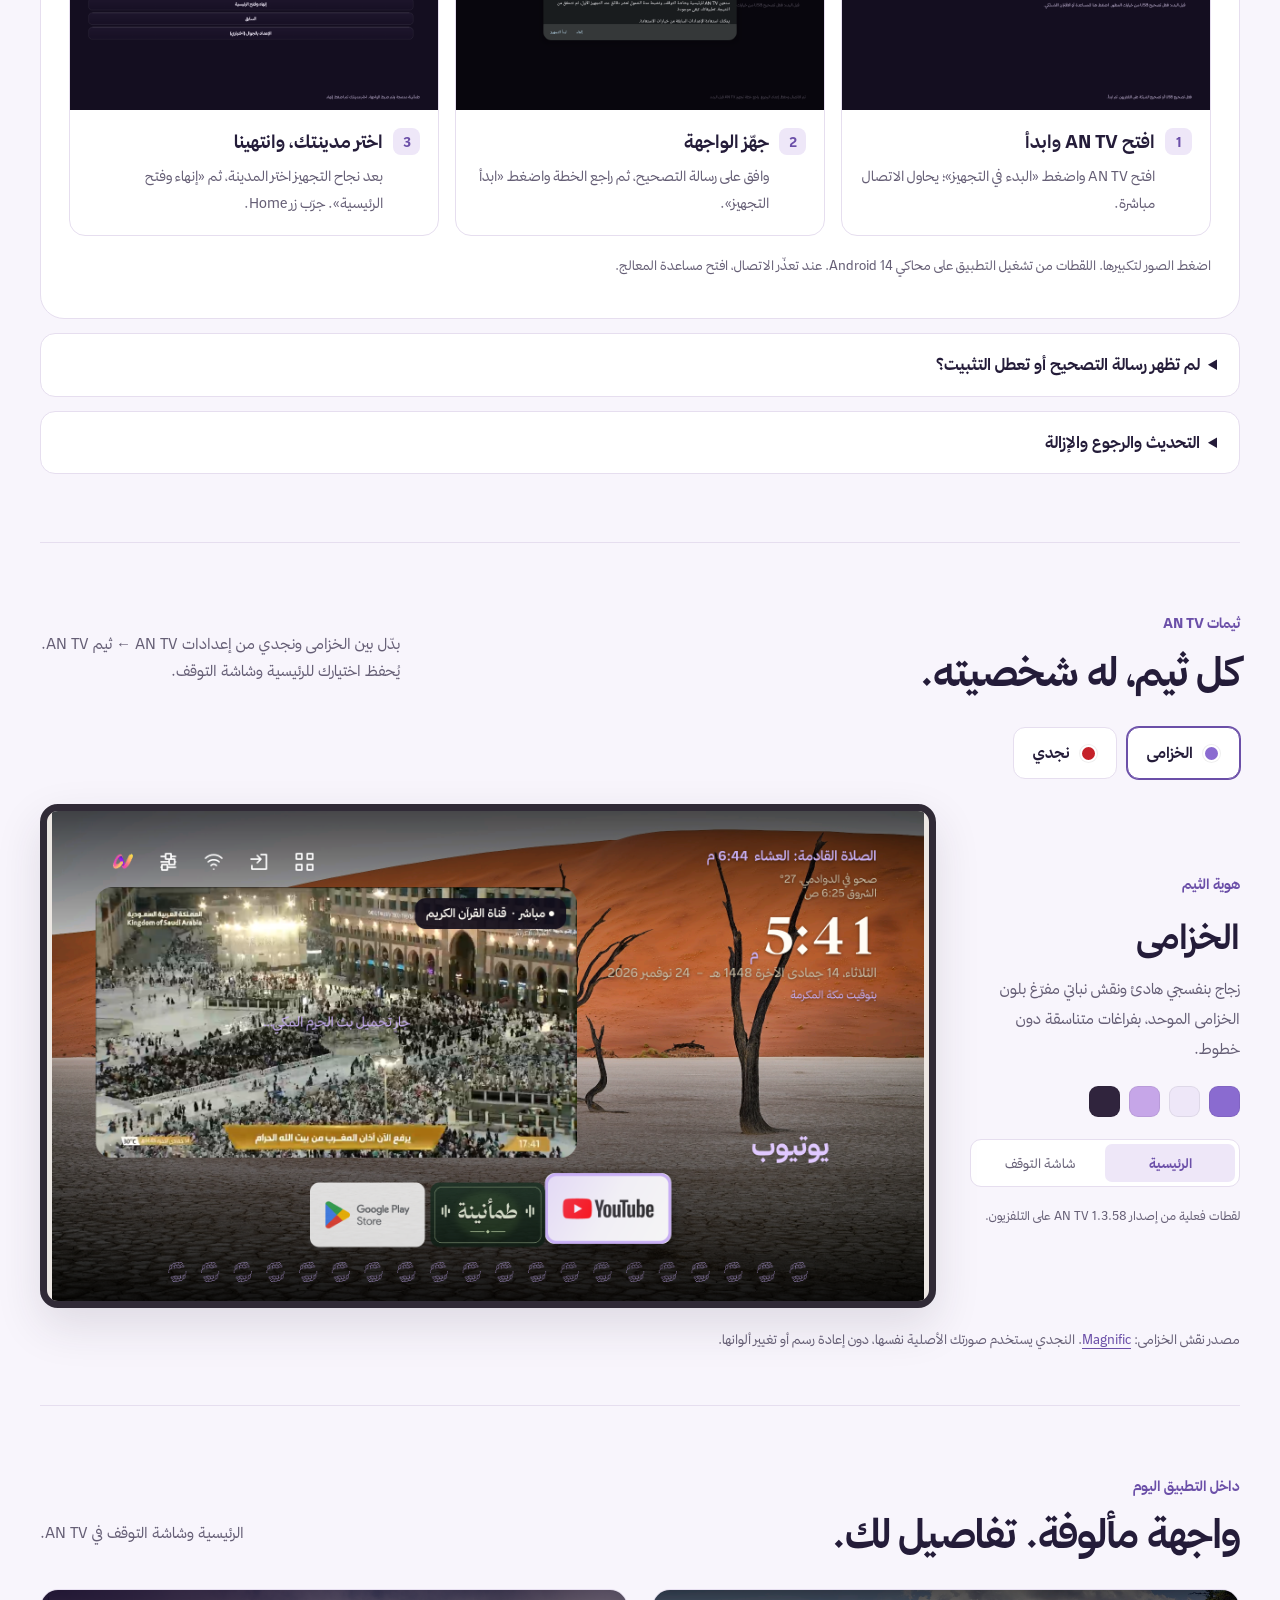
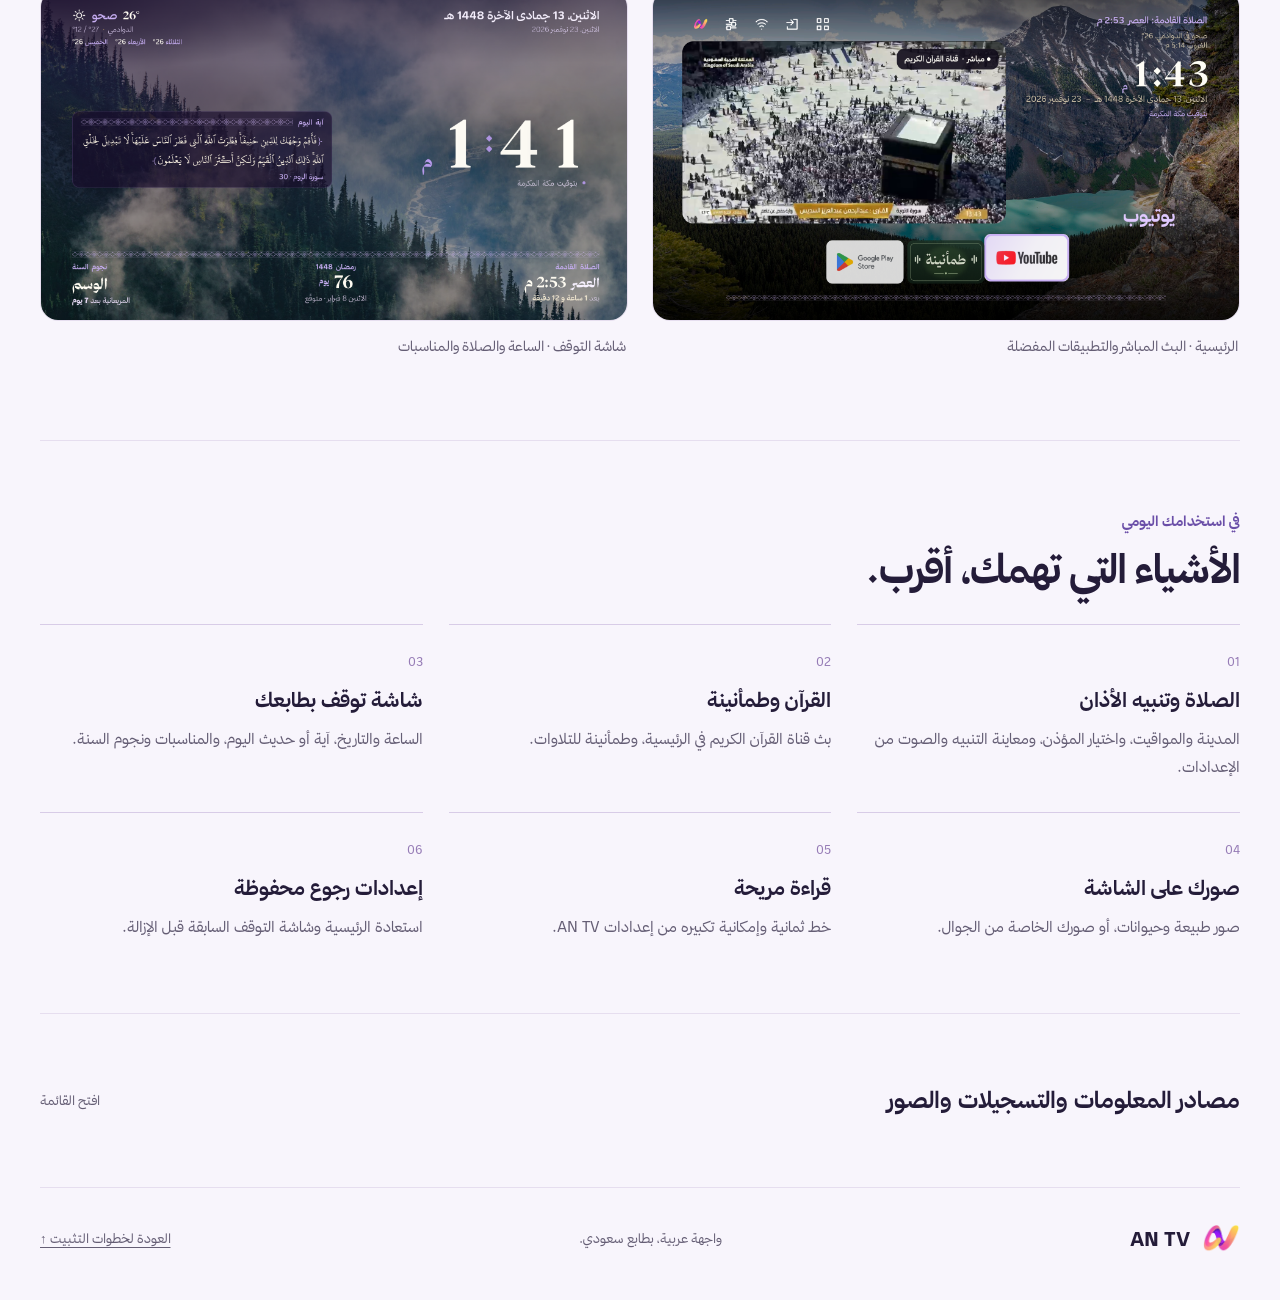
==== commit 055289b8: "Use Najdi theme name throughout download guide" ====
--- a/docs/index.html
+++ b/docs/index.html
@@ -62,7 +62,7 @@
 adb -s &quot;$AN_TV_CONNECT&quot; tcpip 5555</code></pre></div></details></div>
 <details class="help-fold"><summary>لم تظهر رسالة التصحيح أو تعطل التثبيت؟</summary><p>أعد تشغيل التلفزيون وجرّب «البدء في التجهيز». بعض الأجهزة تحتاج الاقتران اللاسلكي أو كمبيوترًا مرة واحدة. عند «تطبيق ضار ومحظور» أرسل التحذير لفحص السبب؛ حظر سوني لم يُحسم بعد.</p></details>
 <details class="help-fold"><summary>التحديث والرجوع والإزالة</summary><div class="compact-grid"><div><h4>التحديث</h4><p>إعدادات AN TV ← تحديث AN TV. وافق على التثبيت إن طلب أندرويد.</p></div><div><h4>الرجوع</h4><p>افتح معالج الإعداد واختر «تراجع». انتظر النجاح قبل حذف التطبيق.</p></div><div><h4>ماذا يُحفظ؟</h4><p>اختيار الرئيسية وشاشة التوقف ومدة الخمول. هذه إعدادات رجوع، وليست نسخة كاملة لنظام التشغيل.</p></div></div></details></section>
-<section id="themes" class="section themes-section"><div class="section-heading"><div><span class="eyebrow">ثيمات AN TV</span><h2>كل ثيم، له شخصيته.</h2></div><p>بدّل بين الخزامى ونجد من إعدادات AN TV ← ثيم AN TV. يُحفظ اختيارك للرئيسية وشاشة التوقف.</p></div><div class="theme-choices" role="group" aria-label="الثيم"><button data-theme="lavender" aria-pressed="true"><span class="theme-swatch" style="--swatch:#8a6bd0"></span>الخزامى</button><button data-theme="najdi" aria-pressed="false"><span class="theme-swatch" style="--swatch:#c52129"></span>نجد</button></div><div class="theme-layout"><div class="theme-description"><span class="eyebrow">هوية الثيم</span><h3 id="theme-title" aria-live="polite">خزامى</h3><p id="theme-description">بنفسجي ناعم، زجاج هادئ، وسدو رفيع. امتداد للهوية الحالية.</p><div id="theme-palette" class="palette" aria-label="ألوان الثيم"></div><div class="preview-switch" role="group" aria-label="نوع المعاينة"><button data-scene="home" aria-pressed="true">الرئيسية</button><button data-scene="saver" aria-pressed="false">شاشة التوقف</button></div><p class="small">لقطات فعلية من إصدار AN TV 1.3.57 على التلفزيون.</p></div><div class="tv-preview real-theme-preview" id="theme-preview" data-theme="lavender" data-scene="home"><img id="theme-shot" src="assets/theme-lavender-home.png" alt="الرئيسية بثيم الخزامى في AN TV"></div></div><p class="theme-reference">مصدر نقش الخزامى: <a href="https://www.magnific.com/icon/plant_13945886">Magnific</a>. النجدي يستخدم صورتك الأصلية نفسها، دون إعادة رسم أو تغيير ألوانها.</p></section>
+<section id="themes" class="section themes-section"><div class="section-heading"><div><span class="eyebrow">ثيمات AN TV</span><h2>كل ثيم، له شخصيته.</h2></div><p>بدّل بين الخزامى ونجدي من إعدادات AN TV ← ثيم AN TV. يُحفظ اختيارك للرئيسية وشاشة التوقف.</p></div><div class="theme-choices" role="group" aria-label="الثيم"><button data-theme="lavender" aria-pressed="true"><span class="theme-swatch" style="--swatch:#8a6bd0"></span>الخزامى</button><button data-theme="najdi" aria-pressed="false"><span class="theme-swatch" style="--swatch:#c52129"></span>نجدي</button></div><div class="theme-layout"><div class="theme-description"><span class="eyebrow">هوية الثيم</span><h3 id="theme-title" aria-live="polite">خزامى</h3><p id="theme-description">بنفسجي ناعم، زجاج هادئ، وسدو رفيع. امتداد للهوية الحالية.</p><div id="theme-palette" class="palette" aria-label="ألوان الثيم"></div><div class="preview-switch" role="group" aria-label="نوع المعاينة"><button data-scene="home" aria-pressed="true">الرئيسية</button><button data-scene="saver" aria-pressed="false">شاشة التوقف</button></div><p class="small">لقطات فعلية من إصدار AN TV 1.3.58 على التلفزيون.</p></div><div class="tv-preview real-theme-preview" id="theme-preview" data-theme="lavender" data-scene="home"><img id="theme-shot" src="assets/theme-lavender-home.png" alt="الرئيسية بثيم الخزامى في AN TV"></div></div><p class="theme-reference">مصدر نقش الخزامى: <a href="https://www.magnific.com/icon/plant_13945886">Magnific</a>. النجدي يستخدم صورتك الأصلية نفسها، دون إعادة رسم أو تغيير ألوانها.</p></section>
 <section id="preview" class="section"><div class="section-heading"><div><span class="eyebrow">داخل التطبيق اليوم</span><h2>واجهة مألوفة. تفاصيل لك.</h2></div><p>الرئيسية وشاشة التوقف في AN TV.</p></div><div class="actual-previews"><figure><img loading="lazy" src="assets/current-home.png" alt="الرئيسية في AN TV"><figcaption>الرئيسية · البث المباشر والتطبيقات المفضلة</figcaption></figure><figure><img loading="lazy" src="assets/current-saver.png" alt="شاشة التوقف في AN TV"><figcaption>شاشة التوقف · الساعة والصلاة والمناسبات</figcaption></figure></div></section>
 <section id="features" class="section"><div class="section-heading"><div><span class="eyebrow">في استخدامك اليومي</span><h2>الأشياء التي تهمك، أقرب.</h2></div></div><div class="feature-grid"><article><span>01</span><h3>الصلاة وتنبيه الأذان</h3><p>المدينة والمواقيت، واختيار المؤذن، ومعاينة التنبيه والصوت من الإعدادات.</p></article><article><span>02</span><h3>القرآن وطمأنينة</h3><p>بث قناة القرآن الكريم في الرئيسية، وطمأنينة للتلاوات.</p></article><article><span>03</span><h3>شاشة توقف بطابعك</h3><p>الساعة والتاريخ، آية أو حديث اليوم، والمناسبات ونجوم السنة.</p></article><article><span>04</span><h3>صورك على الشاشة</h3><p>صور طبيعة وحيوانات، أو صورك الخاصة من الجوال.</p></article><article><span>05</span><h3>قراءة مريحة</h3><p>خط ثمانية وإمكانية تكبيره من إعدادات AN TV.</p></article><article><span>06</span><h3>إعدادات رجوع محفوظة</h3><p>استعادة الرئيسية وشاشة التوقف السابقة قبل الإزالة.</p></article></div></section>
 <details id="sources" class="section source-details"><summary>مصادر المعلومات والتسجيلات والصور <span>افتح القائمة</span></summary><div class="sources-body"><h2>من أين تأتي المعلومات؟</h2><p class="sub">تجد هذه القائمة أيضًا داخل التلفزيون: إعدادات AN TV ← مصادر AN TV. ولرابط كل صورة على حدة: صور AN TV.</p><div class="catalog"><article><h3>مواقيت الصلاة والتقويم</h3><p>خدمة <a href="https://www.ummulqura.org.sa/ar">تقويم أم القرى</a> الرسمية عبر مدينة الملك عبدالعزيز للعلوم والتقنية؛ حساب محلي عند انقطاع الاتصال.</p></article><article><h3>رمضان والأعياد والنجوم</h3><p>تواريخ المناسبات وجدول النجوم من <a href="https://aij17.github.io/ramadan-countdown/">موقع دُنُوّ</a>. تُحفظ نسخة للعمل دون إنترنت.</p></article><article><h3>آية اليوم والتفسير</h3><p>نص القرآن و«التفسير الميسر» عبر <a href="https://alquran.cloud">api.alquran.cloud</a>؛ آيات مختارة محفوظة داخل التطبيق مع اسم السورة ورقم الآية.</p></article><article><h3>حديث اليوم</h3><p>مجموعة أحاديث موثقة من الكتب الستة باستخدام <a href="https://github.com/fawazahmed0/hadith-api">Hadith API</a>؛ يظهر مصدر الحديث معه.</p></article><article><h3>الطقس</h3><p>الطقس الحالي وتوقعات الأيام والساعات من البيانات العامة على <a href="https://www.ncm.gov.sa/ar">موقع المركز الوطني للأرصاد</a>، وتتحدث عند الاتصال. عند عدم توفر المدينة ضمن تقرير المركز، يستخدم التطبيق توقع النقطة الأقرب لإحداثياتها من المركز نفسه. بعض التوقعات تعتمد على نماذج عددية.</p></article><article><h3>صور AN TV</h3><p>18 صورة طبيعة محفوظة من Google Chromecast، وصور طبيعة وحيوانات متجددة من <a href="https://commons.wikimedia.org">Wikimedia Commons</a>. تجد اسم المصور ورابط كل صورة محفوظة أو حالية في إعدادات صور AN TV.</p></article><article><h3>القرآن والأذان</h3><p>معاينة قناة القرآن الكريم السعودية، وفتح <a href="https://www.youtube.com/@SaudiQuranTv/live">بثها المباشر</a> عند الاختيار. التلاوات من <a href="https://mp3quran.net">mp3quran.net</a> وتسجيلات الأذان من Archive.org ومصادرها الموثقة.</p></article><article><h3>اختيار المدينة</h3><p>قائمة مناطق ومدن سعودية داخل التطبيق؛ البحث الإضافي يستخدم <a href="https://open-meteo.com/en/docs/geocoding-api">Open-Meteo Geocoding</a>.</p></article></div></div></details>
